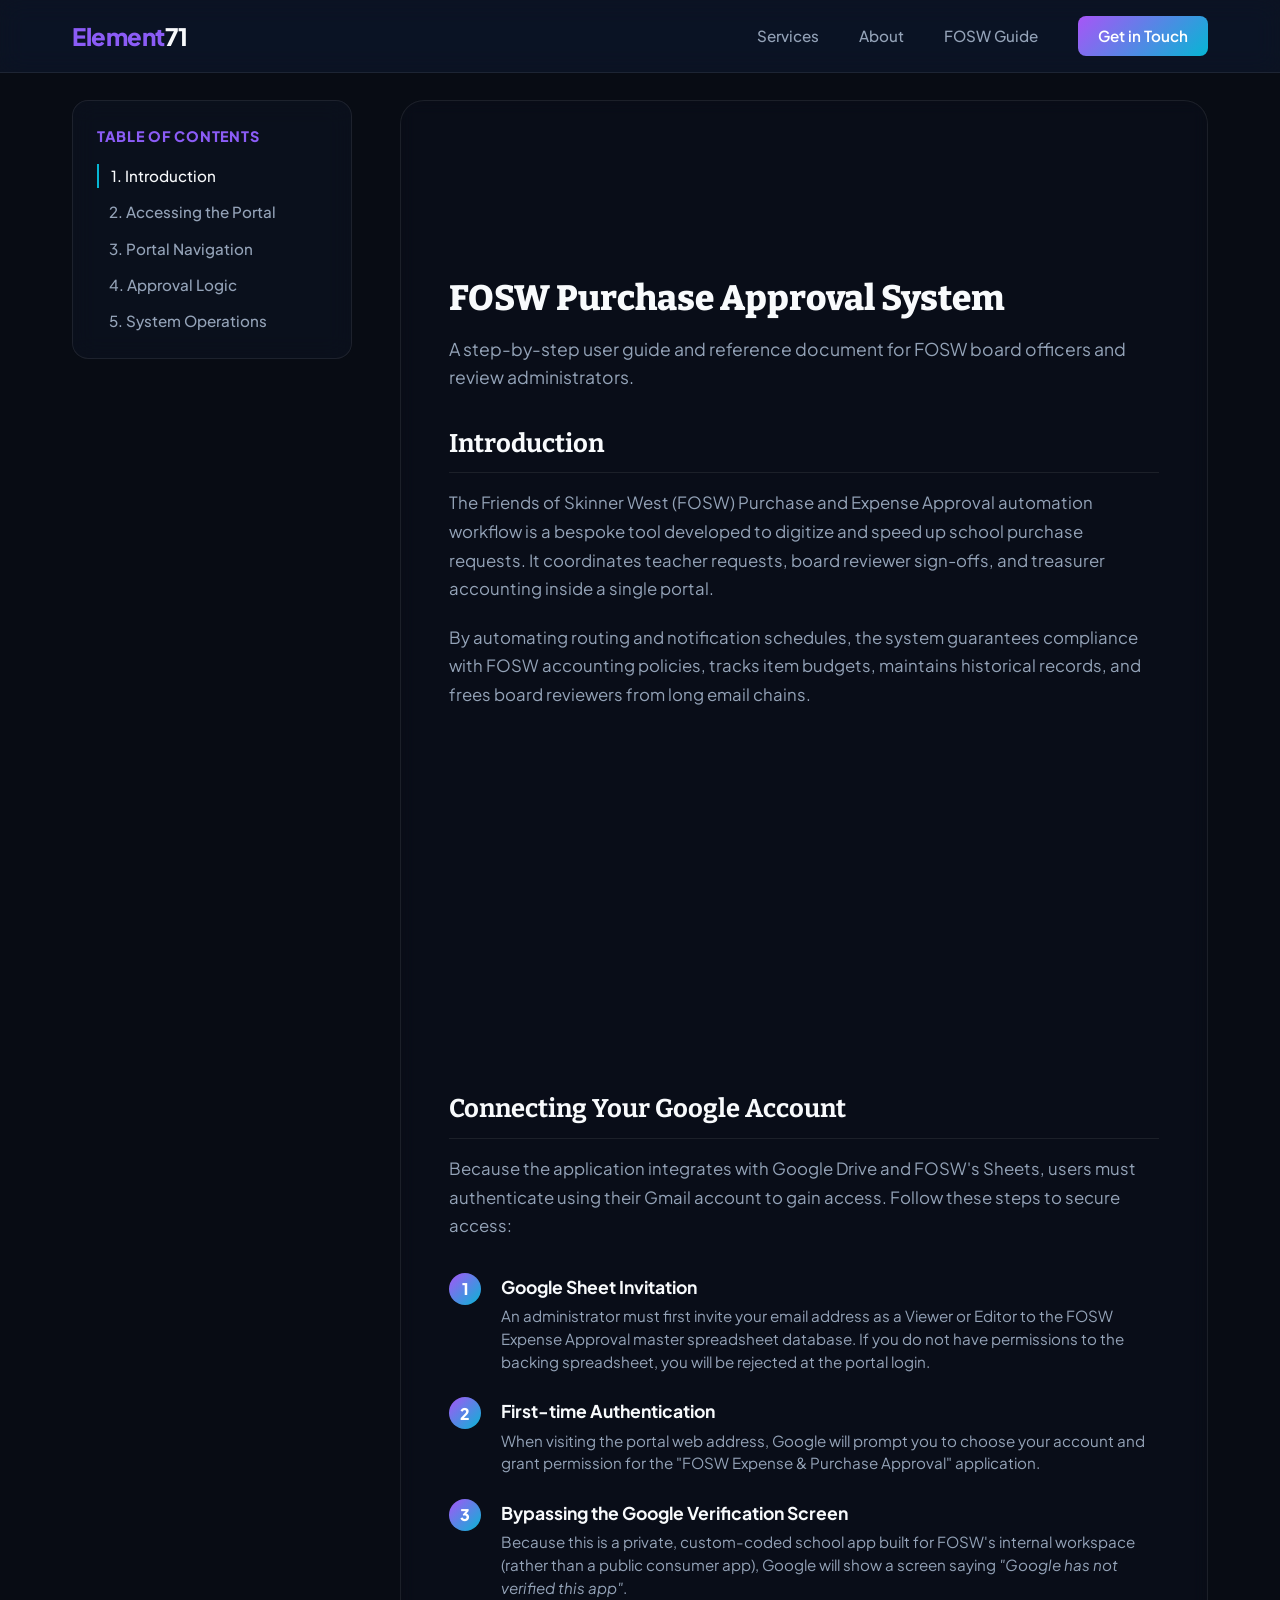
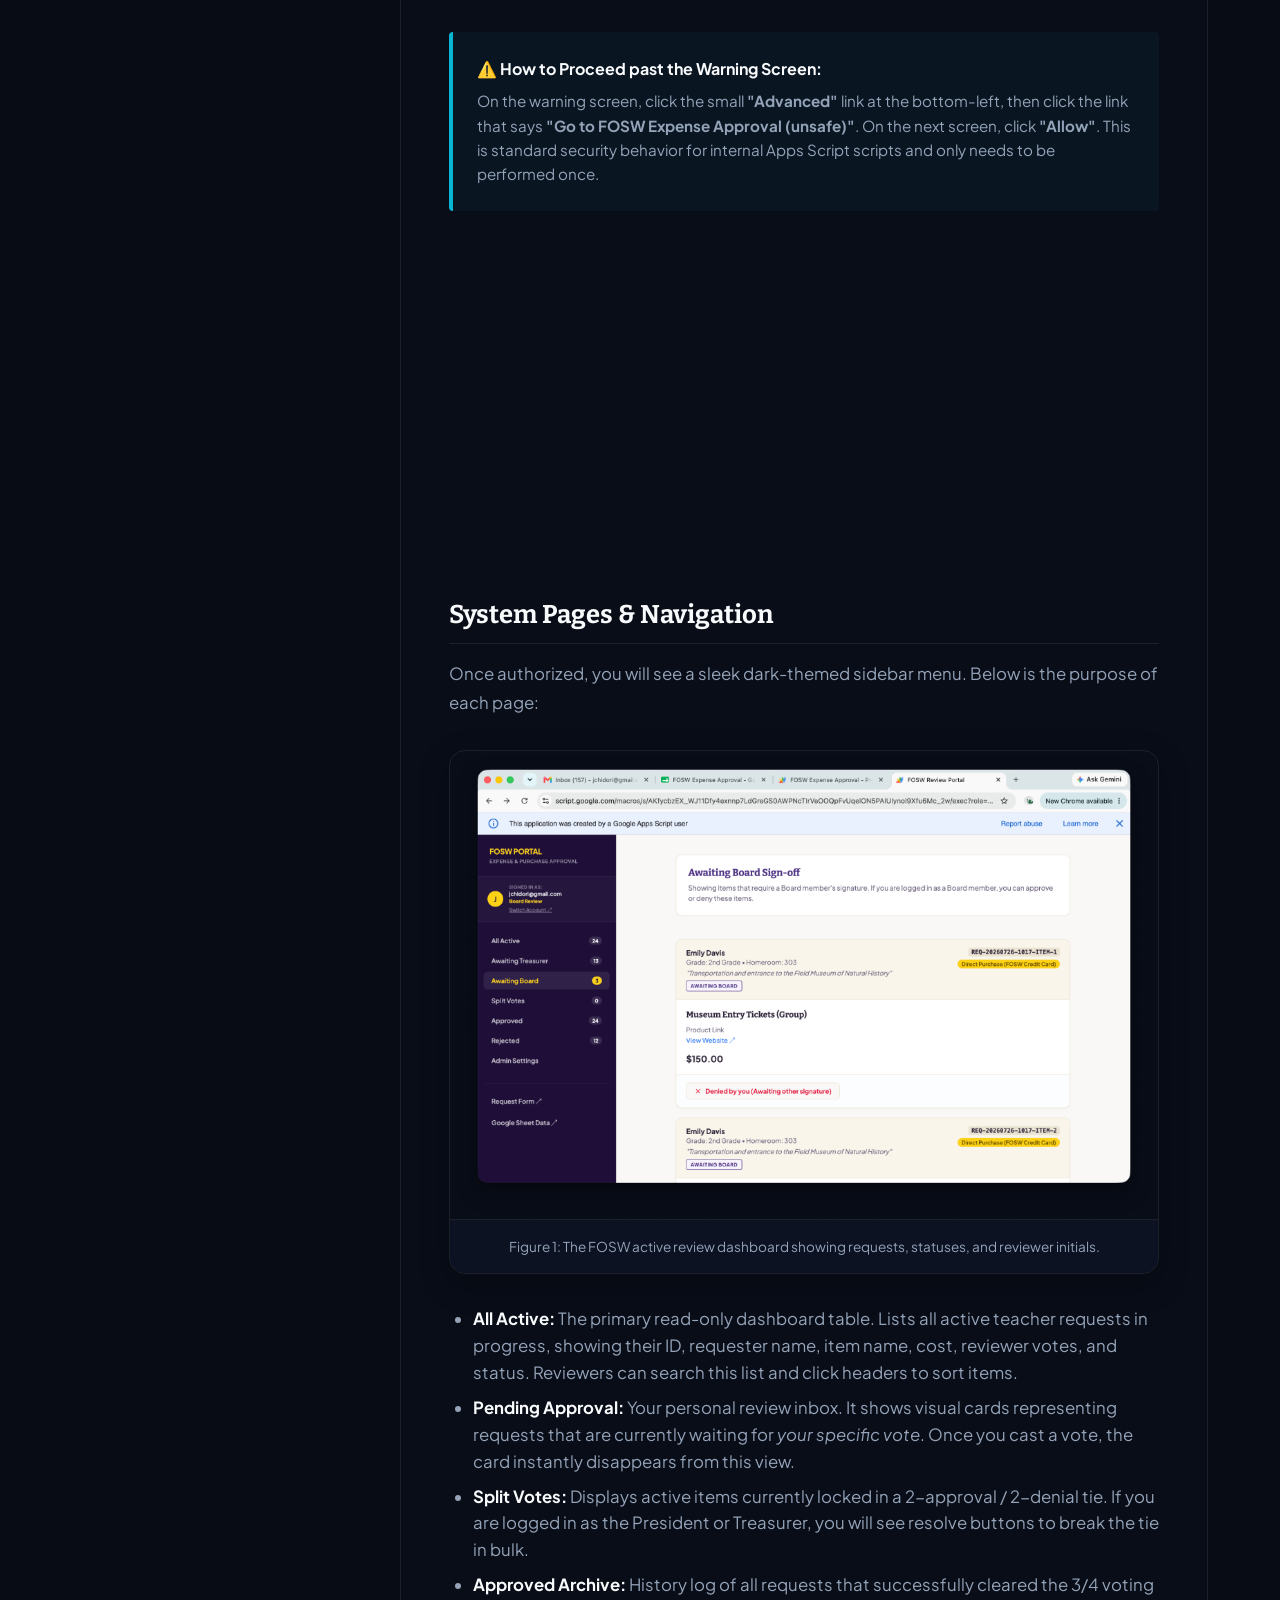
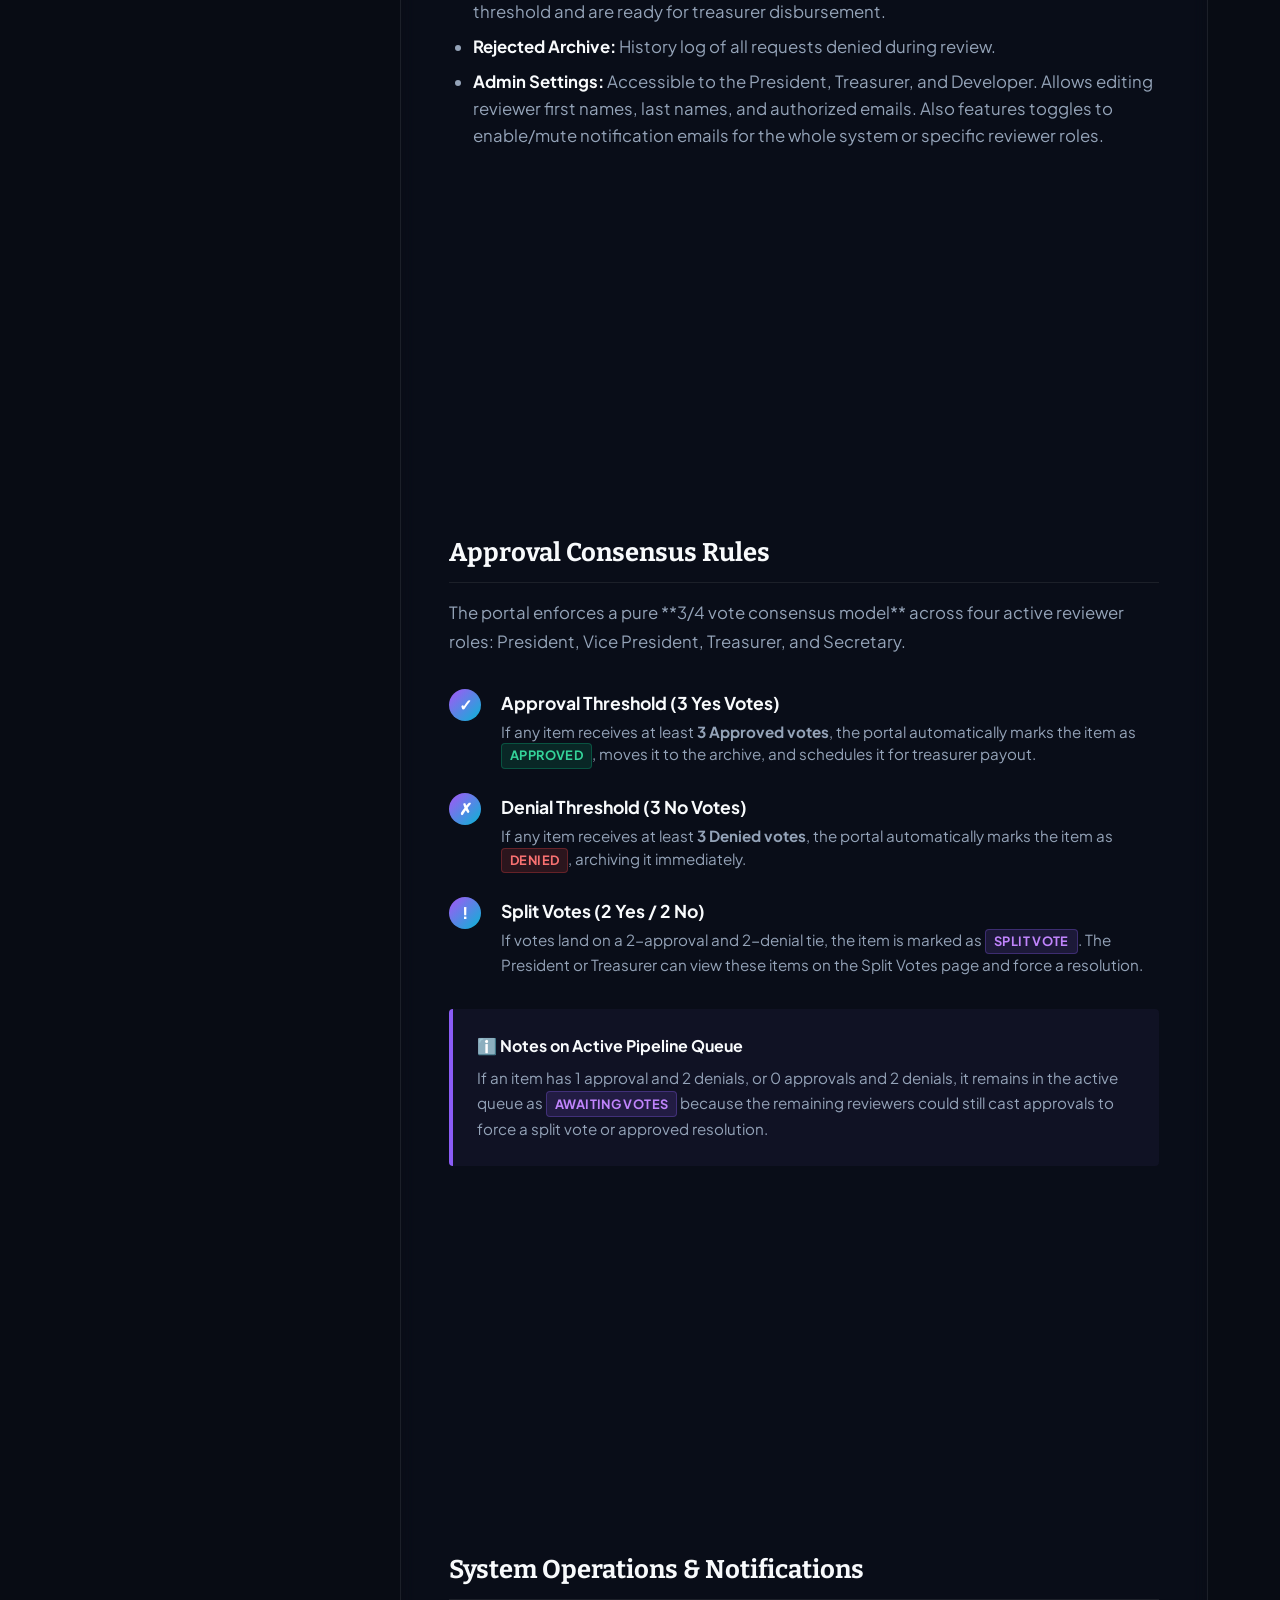
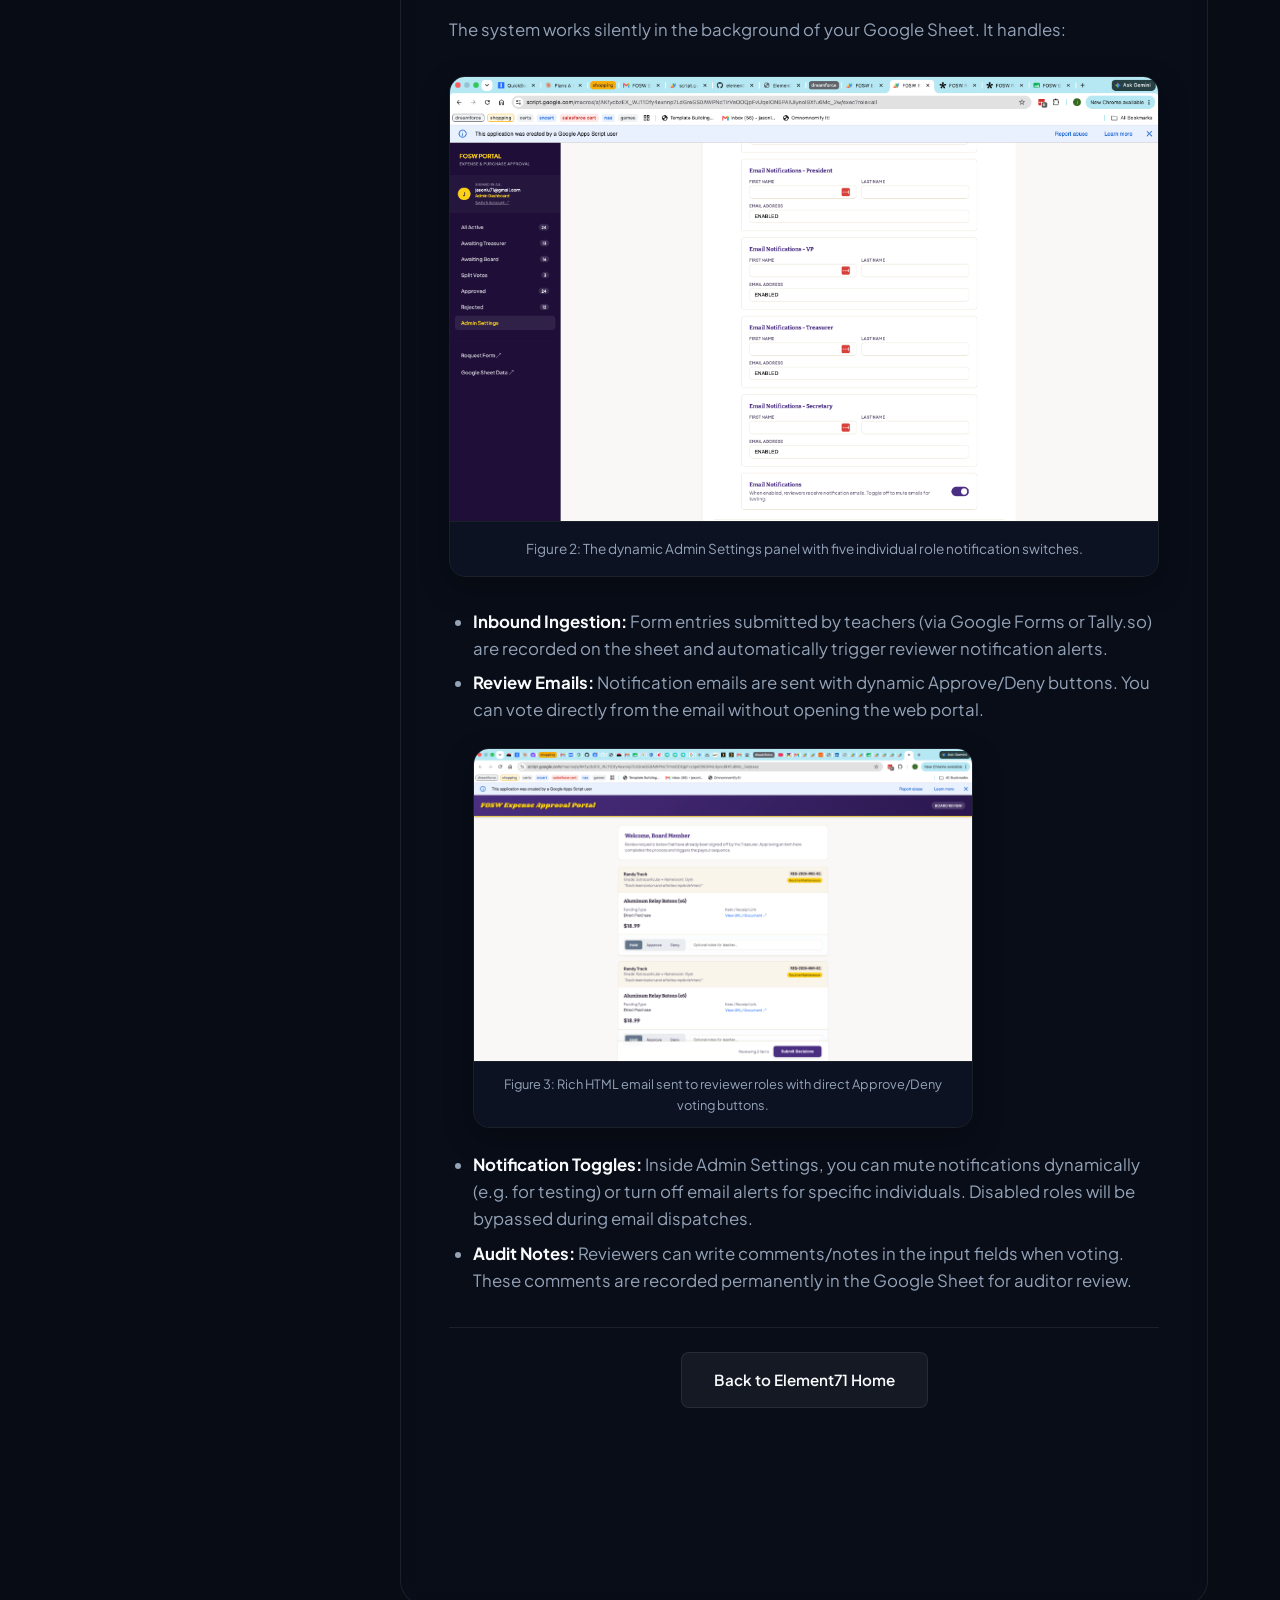
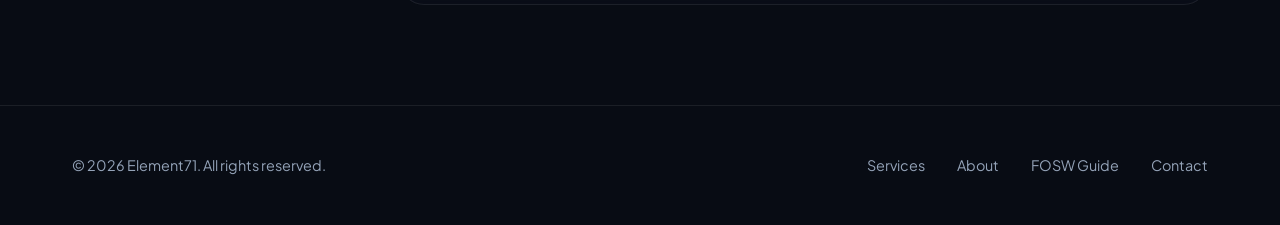
==== fosw-guide.html @ ef459722 "Fix Figure 2 settings screenshot and remove callout box from guide" ====
<!DOCTYPE html>
<html lang="en">
<head>
    <meta charset="UTF-8">
    <meta name="viewport" content="width=device-width, initial-scale=1.0">
    <title>FOSW Approval Portal Guide | Element71</title>
    <meta name="description" content="Comprehensive guide to the FOSW Expense & Purchase Approval portal system designed and developed by Element71.">
    <!-- Google Fonts -->
    <link rel="preconnect" href="https://fonts.googleapis.com">
    <link rel="preconnect" href="https://fonts.gstatic.com" crossorigin>
    <link href="https://fonts.googleapis.com/css2?family=Plus+Jakarta+Sans:wght@300;400;500;600;700;800&family=Bitter:wght@500;700;800&display=swap" rel="stylesheet">
    <!-- Main Stylesheet -->
    <link rel="stylesheet" href="styles.css">
    
    <style>
        /* Guide Specific Page Styles */
        .guide-container {
            display: grid;
            grid-template-columns: 280px 1fr;
            gap: 3rem;
            margin-top: 100px;
            margin-bottom: 100px;
            align-items: start;
        }

        .guide-sidebar {
            position: sticky;
            top: 100px;
            background: rgba(15, 23, 42, 0.4);
            border: 1px solid var(--color-border);
            border-radius: var(--border-radius-md);
            padding: 1.5rem;
            backdrop-filter: blur(12px);
            -webkit-backdrop-filter: blur(12px);
        }

        .sidebar-title {
            font-size: 0.9rem;
            font-weight: 800;
            text-transform: uppercase;
            letter-spacing: 0.05em;
            color: var(--color-primary);
            margin-bottom: 1rem;
        }

        .sidebar-nav {
            display: flex;
            flex-direction: column;
            gap: 0.75rem;
        }

        .sidebar-link {
            color: var(--color-text-muted);
            text-decoration: none;
            font-size: 0.95rem;
            font-weight: 500;
            transition: var(--transition-smooth);
            display: block;
            border-left: 2px solid transparent;
            padding-left: 10px;
        }

        .sidebar-link:hover, .sidebar-link.active {
            color: var(--color-text-primary);
            border-left-color: var(--color-secondary);
            padding-left: 12px;
        }

        .guide-content {
            background: rgba(15, 23, 42, 0.2);
            border: 1px solid var(--color-border);
            border-radius: var(--border-radius-lg);
            padding: 3rem;
            backdrop-filter: blur(8px);
        }

        .guide-section {
            margin-bottom: 4.5rem;
            scroll-margin-top: 120px; /* Offset for sticky header */
        }

        .guide-section:last-child {
            margin-bottom: 0;
        }

        .guide-title {
            font-family: 'Bitter', Georgia, serif;
            font-size: 2.2rem;
            font-weight: 800;
            color: var(--color-text-primary);
            margin-bottom: 1rem;
            line-height: 1.2;
        }

        .guide-subtitle {
            font-size: 1.1rem;
            color: var(--color-text-muted);
            margin-bottom: 2rem;
        }

        .guide-heading-2 {
            font-family: 'Bitter', Georgia, serif;
            font-size: 1.6rem;
            font-weight: 700;
            color: var(--color-text-primary);
            margin-top: 2rem;
            margin-bottom: 1rem;
            border-bottom: 1px solid var(--color-border);
            padding-bottom: 0.5rem;
        }

        .guide-text {
            color: var(--color-text-muted);
            font-size: 1.05rem;
            line-height: 1.7;
            margin-bottom: 1.25rem;
        }

        .guide-list {
            margin-left: 1.5rem;
            margin-bottom: 1.5rem;
            color: var(--color-text-muted);
        }

        .guide-list li {
            margin-bottom: 0.5rem;
            font-size: 1.05rem;
            line-height: 1.6;
        }

        .guide-list strong {
            color: var(--color-text-primary);
        }

        /* Callout Box */
        .callout-box {
            background: rgba(139, 92, 246, 0.05);
            border-left: 4px solid var(--color-primary);
            border-radius: 4px;
            padding: 1.5rem;
            margin: 1.5rem 0;
        }

        .callout-title {
            font-weight: 700;
            color: var(--color-text-primary);
            margin-bottom: 0.5rem;
            font-size: 1rem;
            display: flex;
            align-items: center;
            gap: 8px;
        }

        .callout-text {
            margin: 0;
            color: var(--color-text-muted);
            font-size: 0.95rem;
            line-height: 1.6;
        }

        .callout-warning {
            background: rgba(6, 182, 212, 0.05);
            border-left-color: var(--color-secondary);
        }

        /* Flowchart / Step Indicators */
        .steps-container {
            display: flex;
            flex-direction: column;
            gap: 1.5rem;
            margin: 2rem 0;
        }

        .step-item {
            display: flex;
            gap: 1.25rem;
            align-items: flex-start;
        }

        .step-number {
            background: var(--grad-primary);
            color: white;
            font-weight: 800;
            font-size: 1rem;
            width: 32px;
            height: 32px;
            border-radius: 50%;
            display: flex;
            align-items: center;
            justify-content: center;
            flex-shrink: 0;
        }

        .step-body {
            flex-grow: 1;
        }

        .step-title {
            font-weight: 700;
            font-size: 1.1rem;
            color: var(--color-text-primary);
            margin-bottom: 0.25rem;
        }

        .step-desc {
            color: var(--color-text-muted);
            font-size: 0.95rem;
            line-height: 1.5;
            margin: 0;
        }

        /* Badge Pills */
        .status-badge {
            display: inline-block;
            padding: 2px 8px;
            font-size: 0.8rem;
            font-weight: 700;
            border-radius: 4px;
            text-transform: uppercase;
            letter-spacing: 0.03em;
        }

        .badge-active { background: rgba(139, 92, 246, 0.15); color: #c084fc; border: 1px solid rgba(139, 92, 246, 0.3); }
        .badge-success { background: rgba(16, 185, 129, 0.15); color: #34d399; border: 1px solid rgba(16, 185, 129, 0.3); }
        .badge-danger { background: rgba(239, 68, 68, 0.15); color: #f87171; border: 1px solid rgba(239, 68, 68, 0.3); }

        /* Responsive styling override */
        @media (max-width: 992px) {
            .guide-container {
                grid-template-columns: 1fr;
            }
            .guide-sidebar {
                position: static;
                margin-bottom: 2rem;
            }
        }
    </style>
</head>
<body>

    <!-- Header / Navigation -->
    <header class="glass-header">
        <div class="container header-container">
            <a href="index.html" class="logo" id="nav-logo">
                <span class="logo-accent">Element</span>71
            </a>
            <nav class="nav-menu" id="nav-menu">
                <a href="index.html#services" class="nav-link" id="link-services">Services</a>
                <a href="index.html#about" class="nav-link" id="link-about">About</a>
                <a href="#" class="nav-link nav-active" id="link-guide">FOSW Guide</a>
                <a href="index.html#contact" class="nav-link nav-cta" id="link-contact">Get in Touch</a>
            </nav>
        </div>
    </header>

    <main class="container">
        <div class="guide-container">
            <!-- Sidebar Table of Contents -->
            <aside class="guide-sidebar">
                <div class="sidebar-title">Table of Contents</div>
                <nav class="sidebar-nav">
                    <a href="#intro" class="sidebar-link active" onclick="activateLink(this)">1. Introduction</a>
                    <a href="#connecting" class="sidebar-link" onclick="activateLink(this)">2. Accessing the Portal</a>
                    <a href="#pages" class="sidebar-link" onclick="activateLink(this)">3. Portal Navigation</a>
                    <a href="#logic" class="sidebar-link" onclick="activateLink(this)">4. Approval Logic</a>
                    <a href="#architecture" class="sidebar-link" onclick="activateLink(this)">5. System Operations</a>
                </nav>
            </aside>

            <!-- Main Reading Area -->
            <article class="guide-content">
                
                <!-- Section 1: Intro -->
                <section id="intro" class="guide-section">
                    <h1 class="guide-title">FOSW Purchase Approval System</h1>
                    <p class="guide-subtitle">A step-by-step user guide and reference document for FOSW board officers and review administrators.</p>
                    
                    <h2 class="guide-heading-2">Introduction</h2>
                    <p class="guide-text">
                        The Friends of Skinner West (FOSW) Purchase and Expense Approval automation workflow is a bespoke tool developed to digitize and speed up school purchase requests. It coordinates teacher requests, board reviewer sign-offs, and treasurer accounting inside a single portal.
                    </p>
                    <p class="guide-text">
                        By automating routing and notification schedules, the system guarantees compliance with FOSW accounting policies, tracks item budgets, maintains historical records, and frees board reviewers from long email chains.
                    </p>
                    

                </section>

                <!-- Section 2: Connecting -->
                <section id="connecting" class="guide-section">
                    <h2 class="guide-heading-2">Connecting Your Google Account</h2>
                    <p class="guide-text">
                        Because the application integrates with Google Drive and FOSW's Sheets, users must authenticate using their Gmail account to gain access. Follow these steps to secure access:
                    </p>

                    <div class="steps-container">
                        <div class="step-item">
                            <div class="step-number">1</div>
                            <div class="step-body">
                                <p class="step-title">Google Sheet Invitation</p>
                                <p class="step-desc">An administrator must first invite your email address as a Viewer or Editor to the FOSW Expense Approval master spreadsheet database. If you do not have permissions to the backing spreadsheet, you will be rejected at the portal login.</p>
                            </div>
                        </div>
                        <div class="step-item">
                            <div class="step-number">2</div>
                            <div class="step-body">
                                <p class="step-title">First-time Authentication</p>
                                <p class="step-desc">When visiting the portal web address, Google will prompt you to choose your account and grant permission for the "FOSW Expense & Purchase Approval" application.</p>
                            </div>
                        </div>
                        <div class="step-item">
                            <div class="step-number">3</div>
                            <div class="step-body">
                                <p class="step-title">Bypassing the Google Verification Screen</p>
                                <p class="step-desc">Because this is a private, custom-coded school app built for FOSW's internal workspace (rather than a public consumer app), Google will show a screen saying <em>"Google has not verified this app"</em>.</p>
                            </div>
                        </div>
                    </div>

                    <div class="callout-box callout-warning">
                        <div class="callout-title">⚠️ How to Proceed past the Warning Screen:</div>
                        <p class="callout-text">
                            On the warning screen, click the small <strong>"Advanced"</strong> link at the bottom-left, then click the link that says <strong>"Go to FOSW Expense Approval (unsafe)"</strong>. On the next screen, click <strong>"Allow"</strong>. This is standard security behavior for internal Apps Script scripts and only needs to be performed once.
                        </p>
                    </div>
                </section>

                <!-- Section 3: Pages -->
                <section id="pages" class="guide-section">
                    <h2 class="guide-heading-2">System Pages & Navigation</h2>
                    <p class="guide-text">
                        Once authorized, you will see a sleek dark-themed sidebar menu. Below is the purpose of each page:
                    </p>

                    <div style="margin: 2rem 0; border: 1px solid var(--color-border); border-radius: var(--border-radius-md); overflow: hidden; box-shadow: 0 10px 30px rgba(0, 0, 0, 0.3);">
                        <img src="assets/dashboard.png" alt="FOSW Active Review Dashboard" style="width: 100%; display: block; border-bottom: 1px solid var(--color-border);">
                        <div style="padding: 1rem; background: rgba(15, 23, 42, 0.6); font-size: 0.85rem; color: var(--color-text-muted); text-align: center;">
                            Figure 1: The FOSW active review dashboard showing requests, statuses, and reviewer initials.
                        </div>
                    </div>

                    <ul class="guide-list">
                        <li><strong>All Active:</strong> The primary read-only dashboard table. Lists all active teacher requests in progress, showing their ID, requester name, item name, cost, reviewer votes, and status. Reviewers can search this list and click headers to sort items.</li>
                        <li><strong>Pending Approval:</strong> Your personal review inbox. It shows visual cards representing requests that are currently waiting for <em>your specific vote</em>. Once you cast a vote, the card instantly disappears from this view.</li>
                        <li><strong>Split Votes:</strong> Displays active items currently locked in a 2-approval / 2-denial tie. If you are logged in as the President or Treasurer, you will see resolve buttons to break the tie in bulk.</li>
                        <li><strong>Approved Archive:</strong> History log of all requests that successfully cleared the 3/4 voting threshold and are ready for treasurer disbursement.</li>
                        <li><strong>Rejected Archive:</strong> History log of all requests denied during review.</li>
                        <li><strong>Admin Settings:</strong> Accessible to the President, Treasurer, and Developer. Allows editing reviewer first names, last names, and authorized emails. Also features toggles to enable/mute notification emails for the whole system or specific reviewer roles.</li>
                    </ul>
                </section>

                <!-- Section 4: Logic -->
                <section id="logic" class="guide-section">
                    <h2 class="guide-heading-2">Approval Consensus Rules</h2>
                    <p class="guide-text">
                        The portal enforces a pure **3/4 vote consensus model** across four active reviewer roles: President, Vice President, Treasurer, and Secretary.
                    </p>

                    <div class="steps-container">
                        <div class="step-item">
                            <div class="step-number">✓</div>
                            <div class="step-body">
                                <p class="step-title">Approval Threshold (3 Yes Votes)</p>
                                <p class="step-desc">If any item receives at least <strong>3 Approved votes</strong>, the portal automatically marks the item as <span class="status-badge badge-success">Approved</span>, moves it to the archive, and schedules it for treasurer payout.</p>
                            </div>
                        </div>
                        <div class="step-item">
                            <div class="step-number">✗</div>
                            <div class="step-body">
                                <p class="step-title">Denial Threshold (3 No Votes)</p>
                                <p class="step-desc">If any item receives at least <strong>3 Denied votes</strong>, the portal automatically marks the item as <span class="status-badge badge-danger">Denied</span>, archiving it immediately.</p>
                            </div>
                        </div>
                        <div class="step-item">
                            <div class="step-number">!</div>
                            <div class="step-body">
                                <p class="step-title">Split Votes (2 Yes / 2 No)</p>
                                <p class="step-desc">If votes land on a 2-approval and 2-denial tie, the item is marked as <span class="status-badge badge-active">Split Vote</span>. The President or Treasurer can view these items on the Split Votes page and force a resolution.</p>
                            </div>
                        </div>
                    </div>

                    <div class="callout-box">
                        <div class="callout-title">ℹ️ Notes on Active Pipeline Queue</div>
                        <p class="callout-text">
                            If an item has 1 approval and 2 denials, or 0 approvals and 2 denials, it remains in the active queue as <span class="status-badge badge-active">Awaiting Votes</span> because the remaining reviewers could still cast approvals to force a split vote or approved resolution.
                        </p>
                    </div>
                </section>

                <!-- Section 5: Operations -->
                <section id="architecture" class="guide-section">
                    <h2 class="guide-heading-2">System Operations & Notifications</h2>
                    <p class="guide-text">
                        The system works silently in the background of your Google Sheet. It handles:
                    </p>

                    <div style="margin: 2rem 0; border: 1px solid var(--color-border); border-radius: var(--border-radius-md); overflow: hidden; box-shadow: 0 10px 30px rgba(0, 0, 0, 0.3);">
                        <img src="assets/settings.png" alt="Admin Settings Panel" style="width: 100%; display: block; border-bottom: 1px solid var(--color-border);">
                        <div style="padding: 1rem; background: rgba(15, 23, 42, 0.6); font-size: 0.85rem; color: var(--color-text-muted); text-align: center;">
                            Figure 2: The dynamic Admin Settings panel with five individual role notification switches.
                        </div>
                    </div>

                    <ul class="guide-list">
                        <li><strong>Inbound Ingestion:</strong> Form entries submitted by teachers (via Google Forms or Tally.so) are recorded on the sheet and automatically trigger reviewer notification alerts.</li>
                        <li><strong>Review Emails:</strong> Notification emails are sent with dynamic Approve/Deny buttons. You can vote directly from the email without opening the web portal.
                            <div style="margin: 1.5rem 0; border: 1px solid var(--color-border); border-radius: var(--border-radius-md); overflow: hidden; box-shadow: 0 10px 30px rgba(0, 0, 0, 0.3); max-width: 500px;">
                                <img src="assets/email.png" alt="FOSW Reviewer Notification Email" style="width: 100%; display: block; border-bottom: 1px solid var(--color-border);">
                                <div style="padding: 0.75rem; background: rgba(15, 23, 42, 0.6); font-size: 0.8rem; color: var(--color-text-muted); text-align: center;">
                                    Figure 3: Rich HTML email sent to reviewer roles with direct Approve/Deny voting buttons.
                                </div>
                            </div>
                        </li>
                        <li><strong>Notification Toggles:</strong> Inside Admin Settings, you can mute notifications dynamically (e.g. for testing) or turn off email alerts for specific individuals. Disabled roles will be bypassed during email dispatches.</li>
                        <li><strong>Audit Notes:</strong> Reviewers can write comments/notes in the input fields when voting. These comments are recorded permanently in the Google Sheet for auditor review.</li>
                    </ul>
                    
                    <p class="guide-text" style="margin-top: 2rem; border-top: 1px solid var(--color-border); padding-top: 1.5rem; text-align: center;">
                        <a href="index.html" class="btn btn-secondary">Back to Element71 Home</a>
                    </p>
                </section>

            </article>
        </div>
    </main>

    <!-- Footer -->
    <footer>
        <div class="container footer-container">
            <p>&copy; 2026 Element71. All rights reserved.</p>
            <div class="footer-links">
                <a href="index.html#services">Services</a>
                <a href="index.html#about">About</a>
                <a href="#">FOSW Guide</a>
                <a href="index.html#contact">Contact</a>
            </div>
        </div>
    </footer>

    <!-- Sidebar Active Nav Highlight Logic -->
    <script>
        function activateLink(element) {
            var links = document.querySelectorAll('.sidebar-link');
            links.forEach(function(l) {
                l.classList.remove('active');
            });
            element.classList.add('active');
        }

        // Auto-highlight sidebar links on scroll
        window.addEventListener('scroll', function() {
            var sections = document.querySelectorAll('.guide-section');
            var scrollPos = window.scrollY || document.documentElement.scrollTop || document.body.scrollTop;
            
            sections.forEach(function(s) {
                if (s.offsetTop - 150 <= scrollPos && (s.offsetTop + s.offsetHeight - 150) > scrollPos) {
                    var id = s.getAttribute('id');
                    var activeLink = document.querySelector('.sidebar-link[href="#' + id + '"]');
                    if (activeLink) {
                        var links = document.querySelectorAll('.sidebar-link');
                        links.forEach(function(l) {
                            l.classList.remove('active');
                        });
                        activeLink.classList.add('active');
                    }
                }
            });
        });
    </script>
</body>
</html>
---- styles.css ----
/* ==========================================================================
   Design Tokens & CSS Variables
   ========================================================================== */
:root {
    /* Color Palette */
    --color-bg-base: #080c14;
    --color-bg-surface: #0f172a;
    --color-primary: #8b5cf6; /* Violet */
    --color-secondary: #06b6d4; /* Teal */
    --color-text-primary: #f8fafc;
    --color-text-muted: #94a3b8;
    --color-border: rgba(255, 255, 255, 0.08);
    --color-glass-bg: rgba(15, 23, 42, 0.65);
    
    /* Gradients */
    --grad-primary: linear-gradient(135deg, #a855f7 0%, #06b6d4 100%);
    --grad-primary-hover: linear-gradient(135deg, #c084fc 0%, #22d3ee 100%);
    --grad-card-border: linear-gradient(135deg, rgba(168, 85, 247, 0.3) 0%, rgba(6, 182, 212, 0.1) 100%);

    /* Typography */
    --font-sans: 'Plus Jakarta Sans', -apple-system, BlinkMacSystemFont, "Segoe UI", Roboto, Helvetica, Arial, sans-serif;
    
    /* Layout & Spacing */
    --container-width: 1200px;
    --border-radius-sm: 8px;
    --border-radius-md: 16px;
    --border-radius-lg: 24px;
    --transition-smooth: all 0.3s cubic-bezier(0.4, 0, 0.2, 1);
}

/* ==========================================================================
   Reset & Base Styles
   ========================================================================== */
* {
    box-sizing: border-box;
    margin: 0;
    padding: 0;
}

html {
    scroll-behavior: smooth;
    font-size: 16px;
}

body {
    background-color: var(--color-bg-base);
    color: var(--color-text-primary);
    font-family: var(--font-sans);
    line-height: 1.6;
    overflow-x: hidden;
}

/* Custom Scrollbar */
::-webkit-scrollbar {
    width: 8px;
}
::-webkit-scrollbar-track {
    background: var(--color-bg-base);
}
::-webkit-scrollbar-thumb {
    background: #1e293b;
    border-radius: 4px;
}
::-webkit-scrollbar-thumb:hover {
    background: var(--color-primary);
}

/* ==========================================================================
   Utility Layout Containers
   ========================================================================== */
.container {
    width: 100%;
    max-width: var(--container-width);
    margin: 0 auto;
    padding: 0 2rem;
}

section {
    padding: 8rem 0;
    position: relative;
}

.text-center { text-align: center; }
.text-gradient {
    background: var(--grad-primary);
    -webkit-background-clip: text;
    -webkit-text-fill-color: transparent;
    background-clip: text;
}

/* ==========================================================================
   Buttons
   ========================================================================== */
.btn {
    display: inline-flex;
    align-items: center;
    justify-content: center;
    padding: 0.875rem 2rem;
    font-size: 0.95rem;
    font-weight: 600;
    border-radius: var(--border-radius-sm);
    text-decoration: none;
    cursor: pointer;
    transition: var(--transition-smooth);
    border: none;
}

.btn-primary {
    background: var(--grad-primary);
    color: #fff;
    box-shadow: 0 4px 20px rgba(139, 92, 246, 0.25);
}

.btn-primary:hover {
    background: var(--grad-primary-hover);
    box-shadow: 0 6px 24px rgba(139, 92, 246, 0.4);
    transform: translateY(-2px);
}

.btn-secondary {
    background: rgba(255, 255, 255, 0.05);
    color: var(--color-text-primary);
    border: 1px solid var(--color-border);
}

.btn-secondary:hover {
    background: rgba(255, 255, 255, 0.1);
    border-color: rgba(255, 255, 255, 0.2);
    transform: translateY(-2px);
}

.btn-block {
    display: width;
    width: 100%;
}

/* ==========================================================================
   Header & Navigation
   ========================================================================== */
.glass-header {
    position: fixed;
    top: 0;
    left: 0;
    right: 0;
    z-index: 1000;
    backdrop-filter: blur(12px) saturate(180%);
    -webkit-backdrop-filter: blur(12px) saturate(180%);
    background-color: var(--color-glass-bg);
    border-bottom: 1px solid var(--color-border);
}

.header-container {
    height: 4.5rem;
    display: flex;
    align-items: center;
    justify-content: space-between;
}

.logo {
    font-size: 1.5rem;
    font-weight: 800;
    color: var(--color-text-primary);
    text-decoration: none;
    letter-spacing: -0.5px;
}

.logo-accent {
    color: var(--color-primary);
}

.nav-menu {
    display: flex;
    align-items: center;
    gap: 2.5rem;
}

.nav-link {
    color: var(--color-text-muted);
    text-decoration: none;
    font-weight: 500;
    font-size: 0.95rem;
    transition: var(--transition-smooth);
}

.nav-link:hover {
    color: var(--color-text-primary);
}

.nav-cta {
    padding: 0.5rem 1.25rem;
    border-radius: var(--border-radius-sm);
    background: var(--grad-primary);
    color: #fff;
    font-weight: 600;
}

.nav-cta:hover {
    box-shadow: 0 4px 15px rgba(139, 92, 246, 0.3);
    transform: translateY(-1px);
}

/* ==========================================================================
   Hero Section
   ========================================================================== */
.hero-section {
    padding-top: 12rem;
    padding-bottom: 10rem;
    display: flex;
    align-items: center;
    overflow: hidden;
}

.hero-glow {
    position: absolute;
    top: -20%;
    left: 50%;
    transform: translateX(-50%);
    width: 600px;
    height: 600px;
    background: radial-gradient(circle, rgba(139, 92, 246, 0.15) 0%, rgba(6, 182, 212, 0.05) 50%, transparent 100%);
    filter: blur(80px);
    pointer-events: none;
    z-index: 1;
}

.hero-container {
    position: relative;
    z-index: 2;
}

.hero-content {
    max-width: 800px;
    margin: 0 auto;
    text-align: center;
}

.hero-title {
    font-size: 4rem;
    font-weight: 800;
    line-height: 1.15;
    letter-spacing: -2px;
    margin-bottom: 1.5rem;
}

.hero-subtitle {
    font-size: 1.25rem;
    color: var(--color-text-muted);
    margin-bottom: 3rem;
    max-width: 650px;
    margin-left: auto;
    margin-right: auto;
}

.hero-actions {
    display: flex;
    justify-content: center;
    gap: 1rem;
}

/* ==========================================================================
   Section Headers
   ========================================================================== */
.section-header {
    text-align: center;
    max-width: 600px;
    margin: 0 auto 5rem auto;
}

.section-title {
    font-size: 2.5rem;
    font-weight: 800;
    letter-spacing: -1px;
    margin-bottom: 1rem;
}

.section-subtitle {
    color: var(--color-text-muted);
    font-size: 1.1rem;
}

/* ==========================================================================
   Services Grid
   ========================================================================== */
.services-grid {
    display: grid;
    grid-template-columns: repeat(auto-fit, minmax(300px, 1fr));
    gap: 2rem;
}

.service-card {
    background: rgba(255, 255, 255, 0.01);
    border: 1px solid var(--color-border);
    border-radius: var(--border-radius-md);
    padding: 2.5rem;
    transition: var(--transition-smooth);
    position: relative;
    overflow: hidden;
}

.service-card::before {
    content: '';
    position: absolute;
    top: 0;
    left: 0;
    right: 0;
    height: 4px;
    background: var(--grad-primary);
    opacity: 0;
    transition: var(--transition-smooth);
}

.service-card:hover {
    transform: translateY(-5px);
    background: rgba(255, 255, 255, 0.02);
    border-color: rgba(139, 92, 246, 0.3);
    box-shadow: 0 10px 30px rgba(0, 0, 0, 0.2);
}

.service-card:hover::before {
    opacity: 1;
}

.service-icon {
    font-size: 2.5rem;
    margin-bottom: 1.5rem;
    display: inline-block;
}

.service-card-title {
    font-size: 1.35rem;
    font-weight: 700;
    margin-bottom: 1rem;
}

.service-card-text {
    color: var(--color-text-muted);
    font-size: 0.95rem;
}

/* ==========================================================================
   About Section
   ========================================================================== */
.about-section {
    background-color: rgba(255, 255, 255, 0.01);
    border-top: 1px solid var(--color-border);
    border-bottom: 1px solid var(--color-border);
}

.about-container {
    max-width: 800px;
    text-align: center;
}

.about-text {
    font-size: 1.2rem;
    color: var(--color-text-muted);
    line-height: 1.8;
}

/* ==========================================================================
   Contact Section / Glassmorphic Card
   ========================================================================== */
.glass-card {
    backdrop-filter: blur(16px);
    -webkit-backdrop-filter: blur(16px);
    background-color: var(--color-glass-bg);
    border: 1px solid var(--color-border);
    border-radius: var(--border-radius-lg);
    padding: 4rem;
    max-width: 650px;
    margin: 0 auto;
}

.contact-form {
    margin-top: 2.5rem;
    display: flex;
    flex-direction: column;
    gap: 1.5rem;
}

.form-group {
    display: flex;
    flex-direction: column;
    gap: 0.5rem;
}

.form-group label {
    font-size: 0.9rem;
    font-weight: 600;
    color: var(--color-text-muted);
}

.form-group input,
.form-group textarea {
    background: rgba(255, 255, 255, 0.03);
    border: 1px solid var(--color-border);
    border-radius: var(--border-radius-sm);
    padding: 0.875rem 1rem;
    color: var(--color-text-primary);
    font-family: var(--font-sans);
    font-size: 1rem;
    transition: var(--transition-smooth);
}

.form-group input:focus,
.form-group textarea:focus {
    outline: none;
    border-color: var(--color-primary);
    background: rgba(255, 255, 255, 0.06);
    box-shadow: 0 0 0 2px rgba(139, 92, 246, 0.2);
}

/* ==========================================================================
   Footer
   ========================================================================== */
footer {
    border-top: 1px solid var(--color-border);
    padding: 3rem 0;
    font-size: 0.9rem;
    color: var(--color-text-muted);
}

.footer-container {
    display: flex;
    justify-content: space-between;
    align-items: center;
}

.footer-links {
    display: flex;
    gap: 2rem;
}

.footer-links a {
    color: var(--color-text-muted);
    text-decoration: none;
    transition: var(--transition-smooth);
}

.footer-links a:hover {
    color: var(--color-text-primary);
}

/* ==========================================================================
   Responsive Design Media Queries
   ========================================================================== */
@media (max-width: 768px) {
    section {
        padding: 5rem 0;
    }
    
    .hero-title {
        font-size: 2.75rem;
    }
    
    .hero-subtitle {
        font-size: 1.1rem;
    }
    
    .hero-actions {
        flex-direction: column;
        gap: 0.75rem;
    }
    
    .nav-menu {
        display: none; /* simple hidden mobile menu in placeholder state */
    }
    
    .glass-card {
        padding: 2rem;
    }
    
    .footer-container {
        flex-direction: column;
        gap: 1.5rem;
        text-align: center;
    }
}
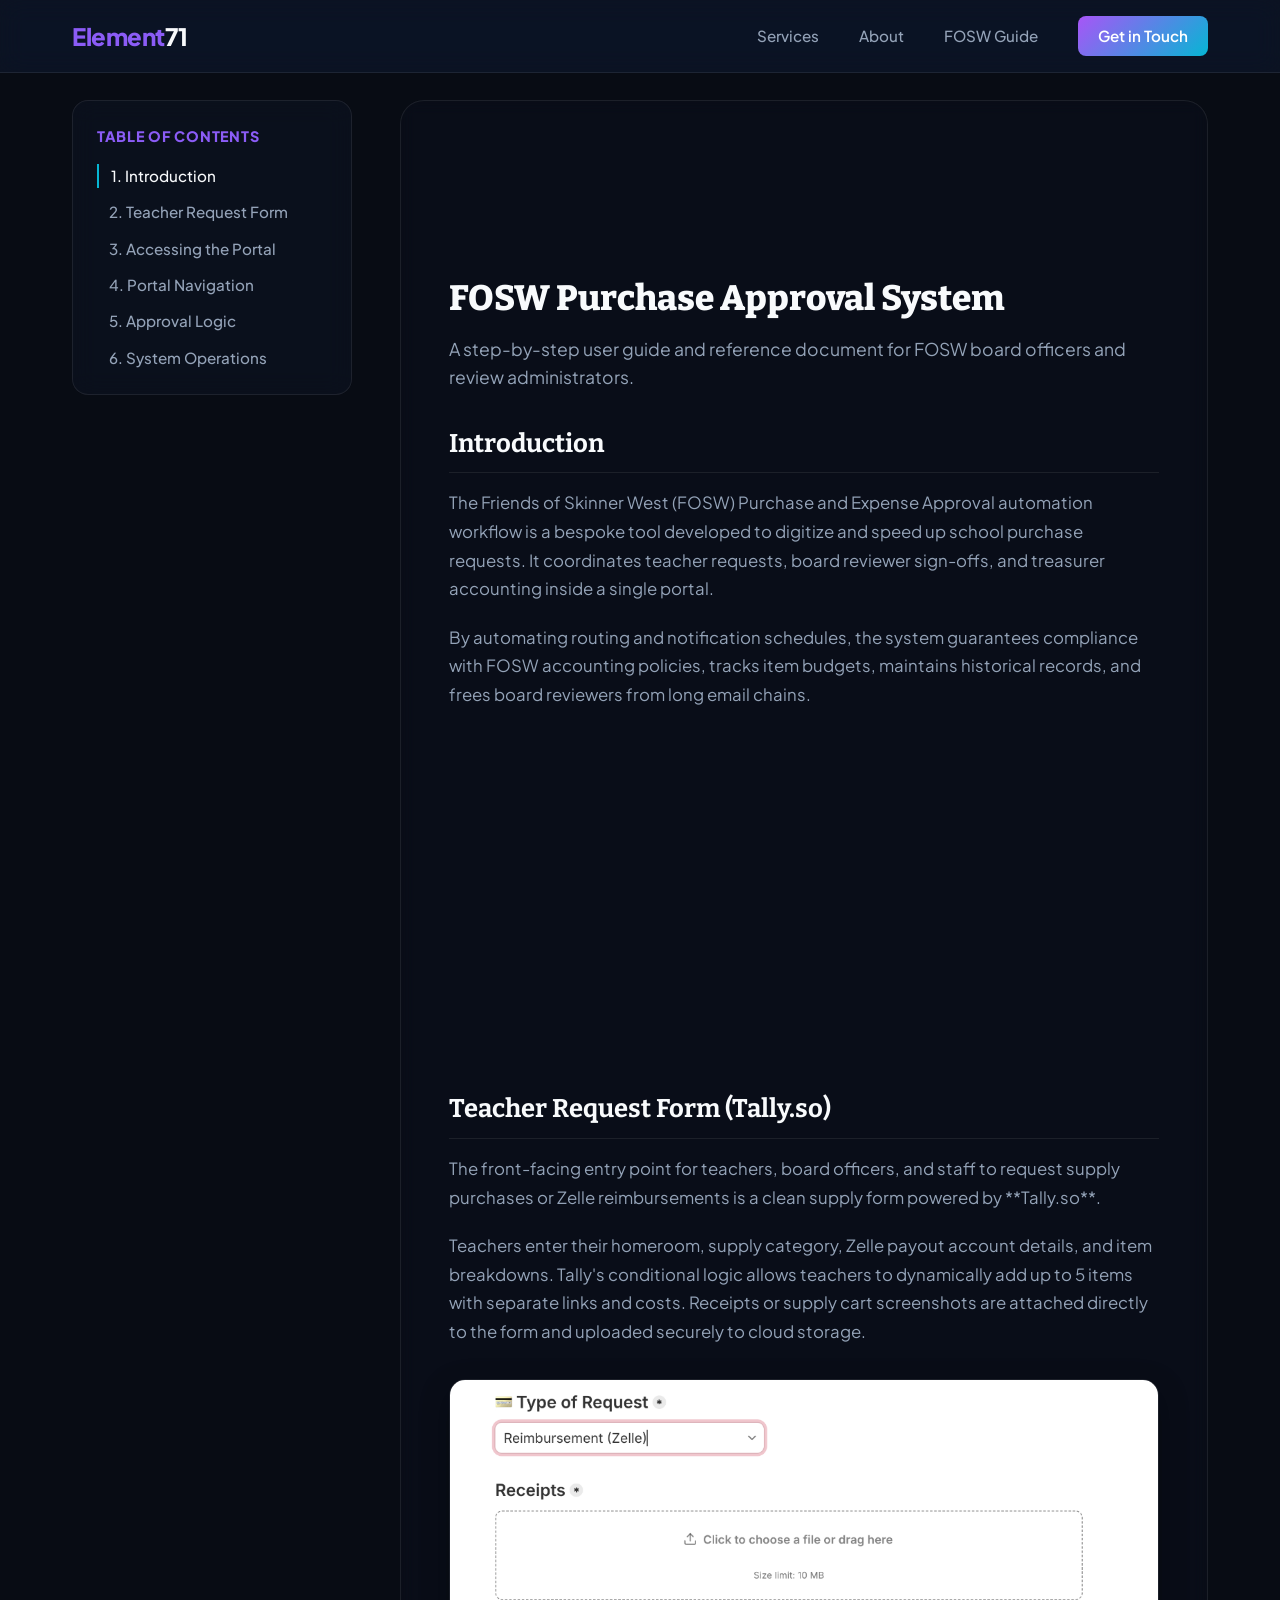
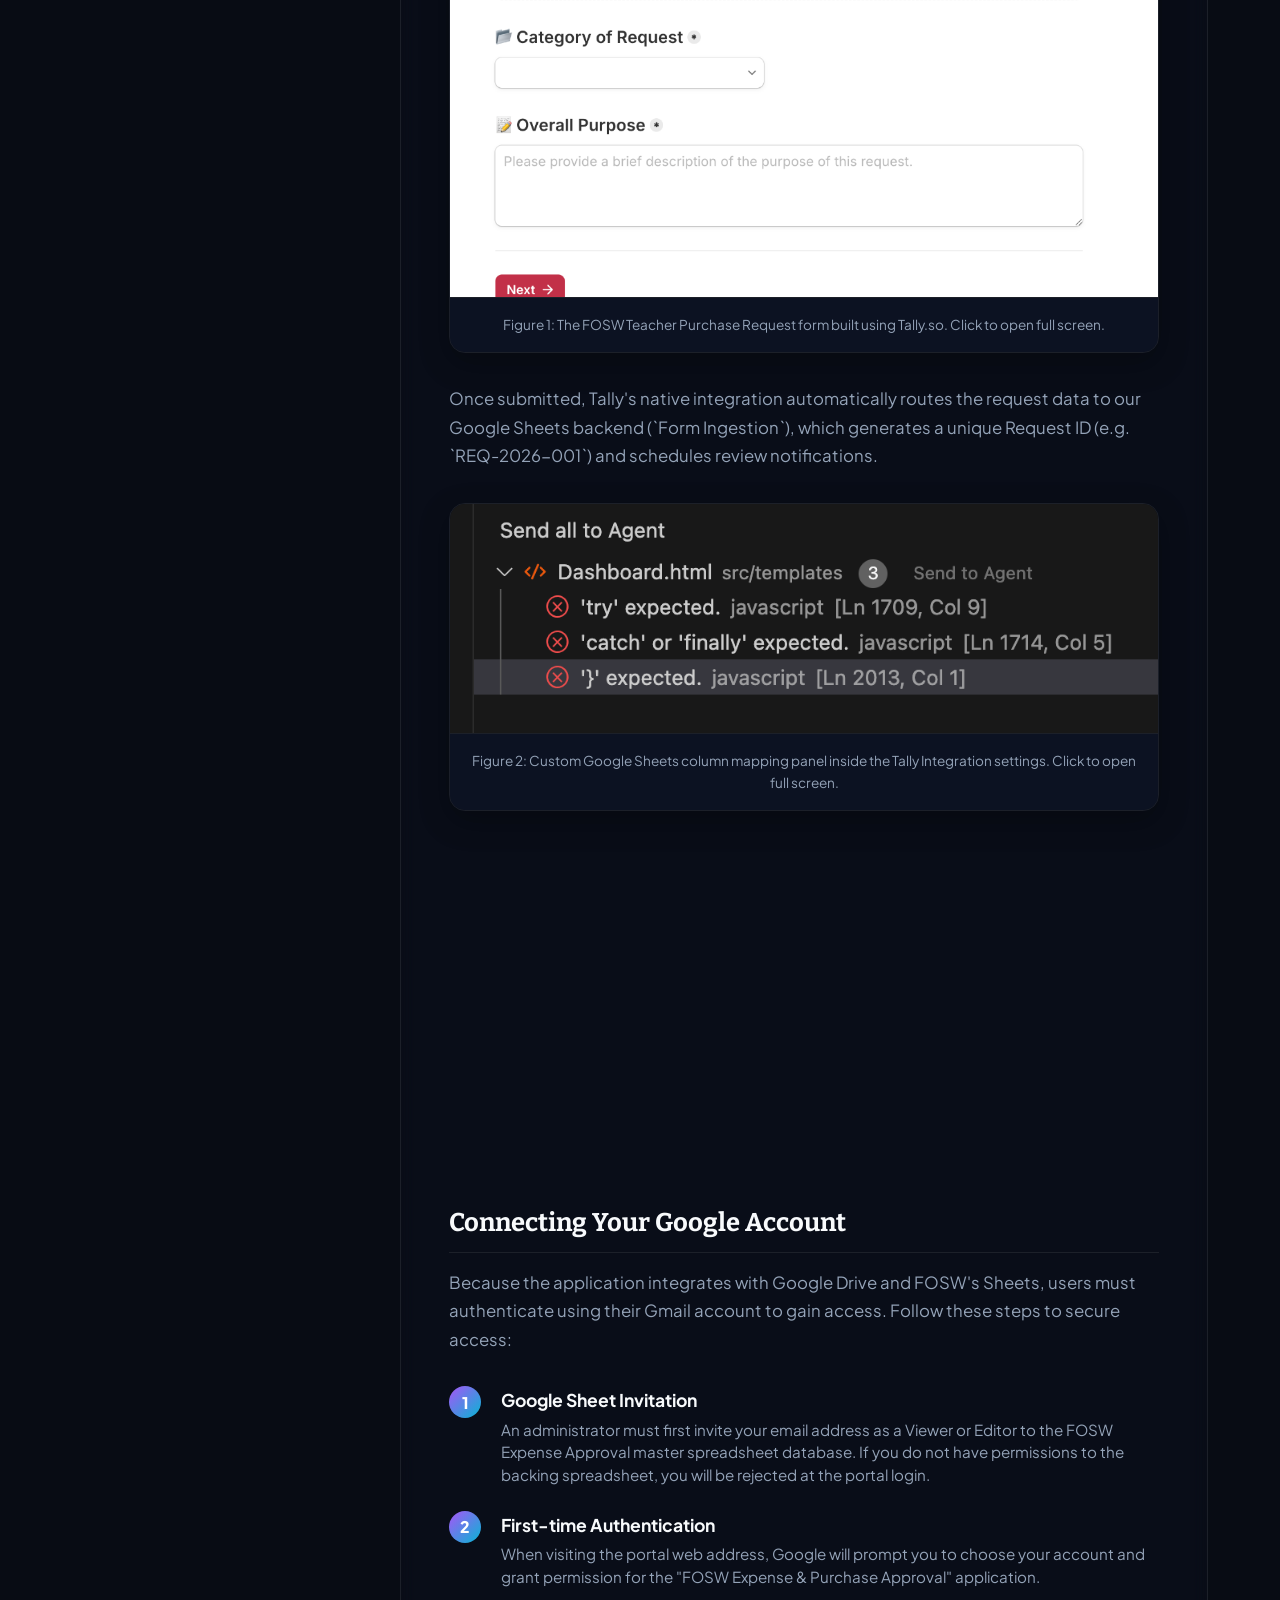
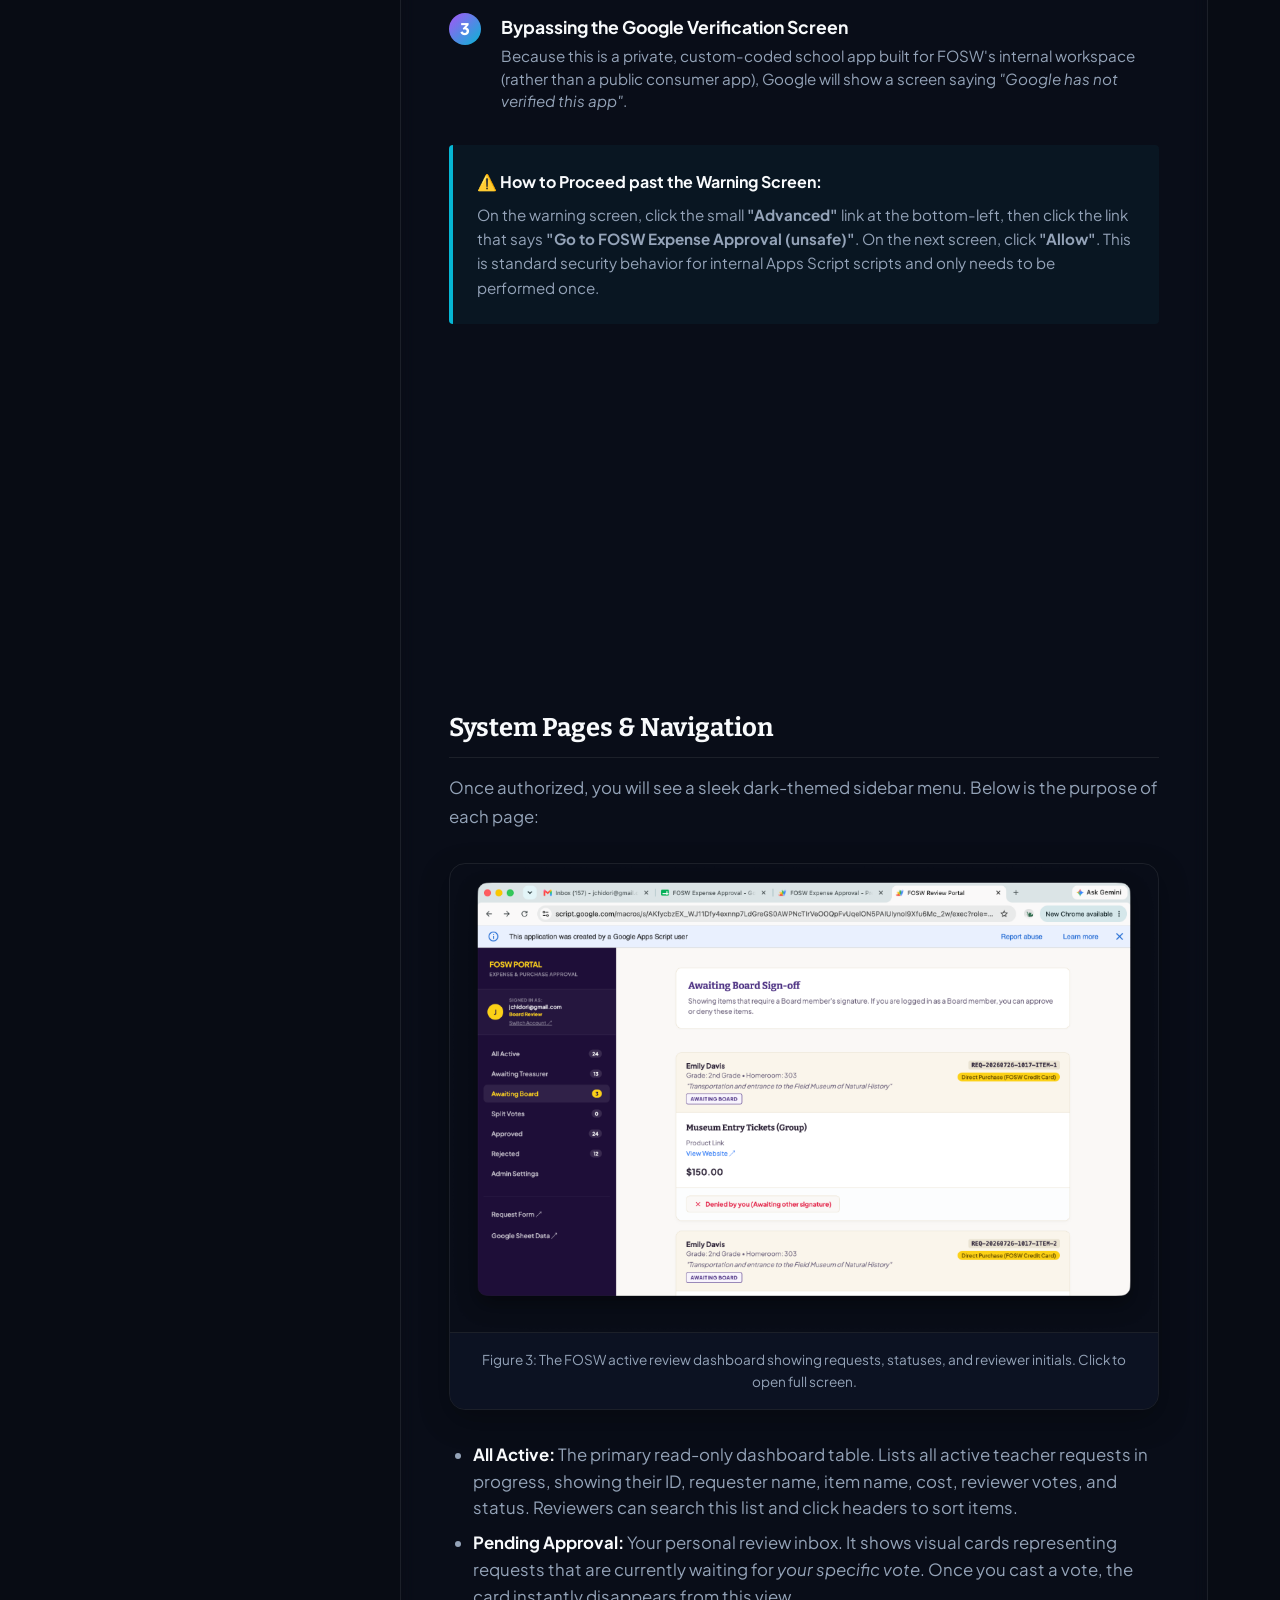
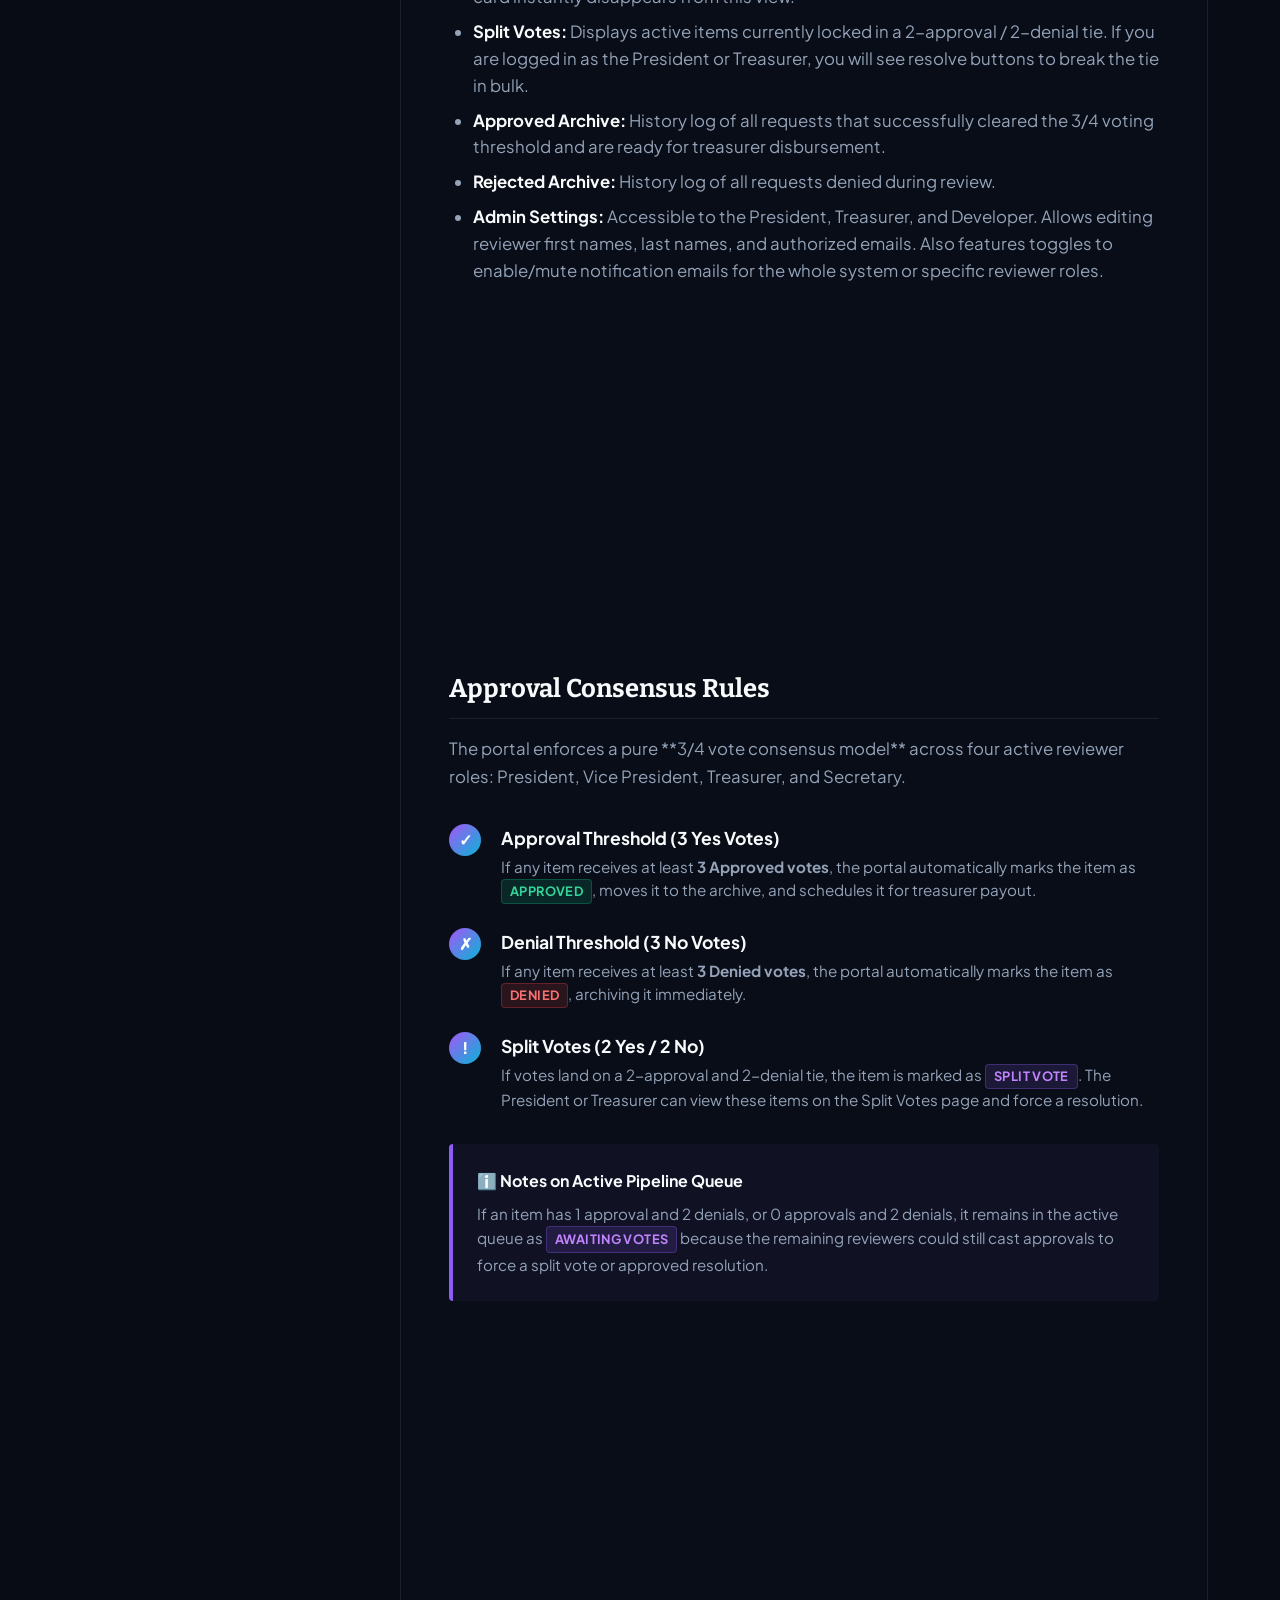
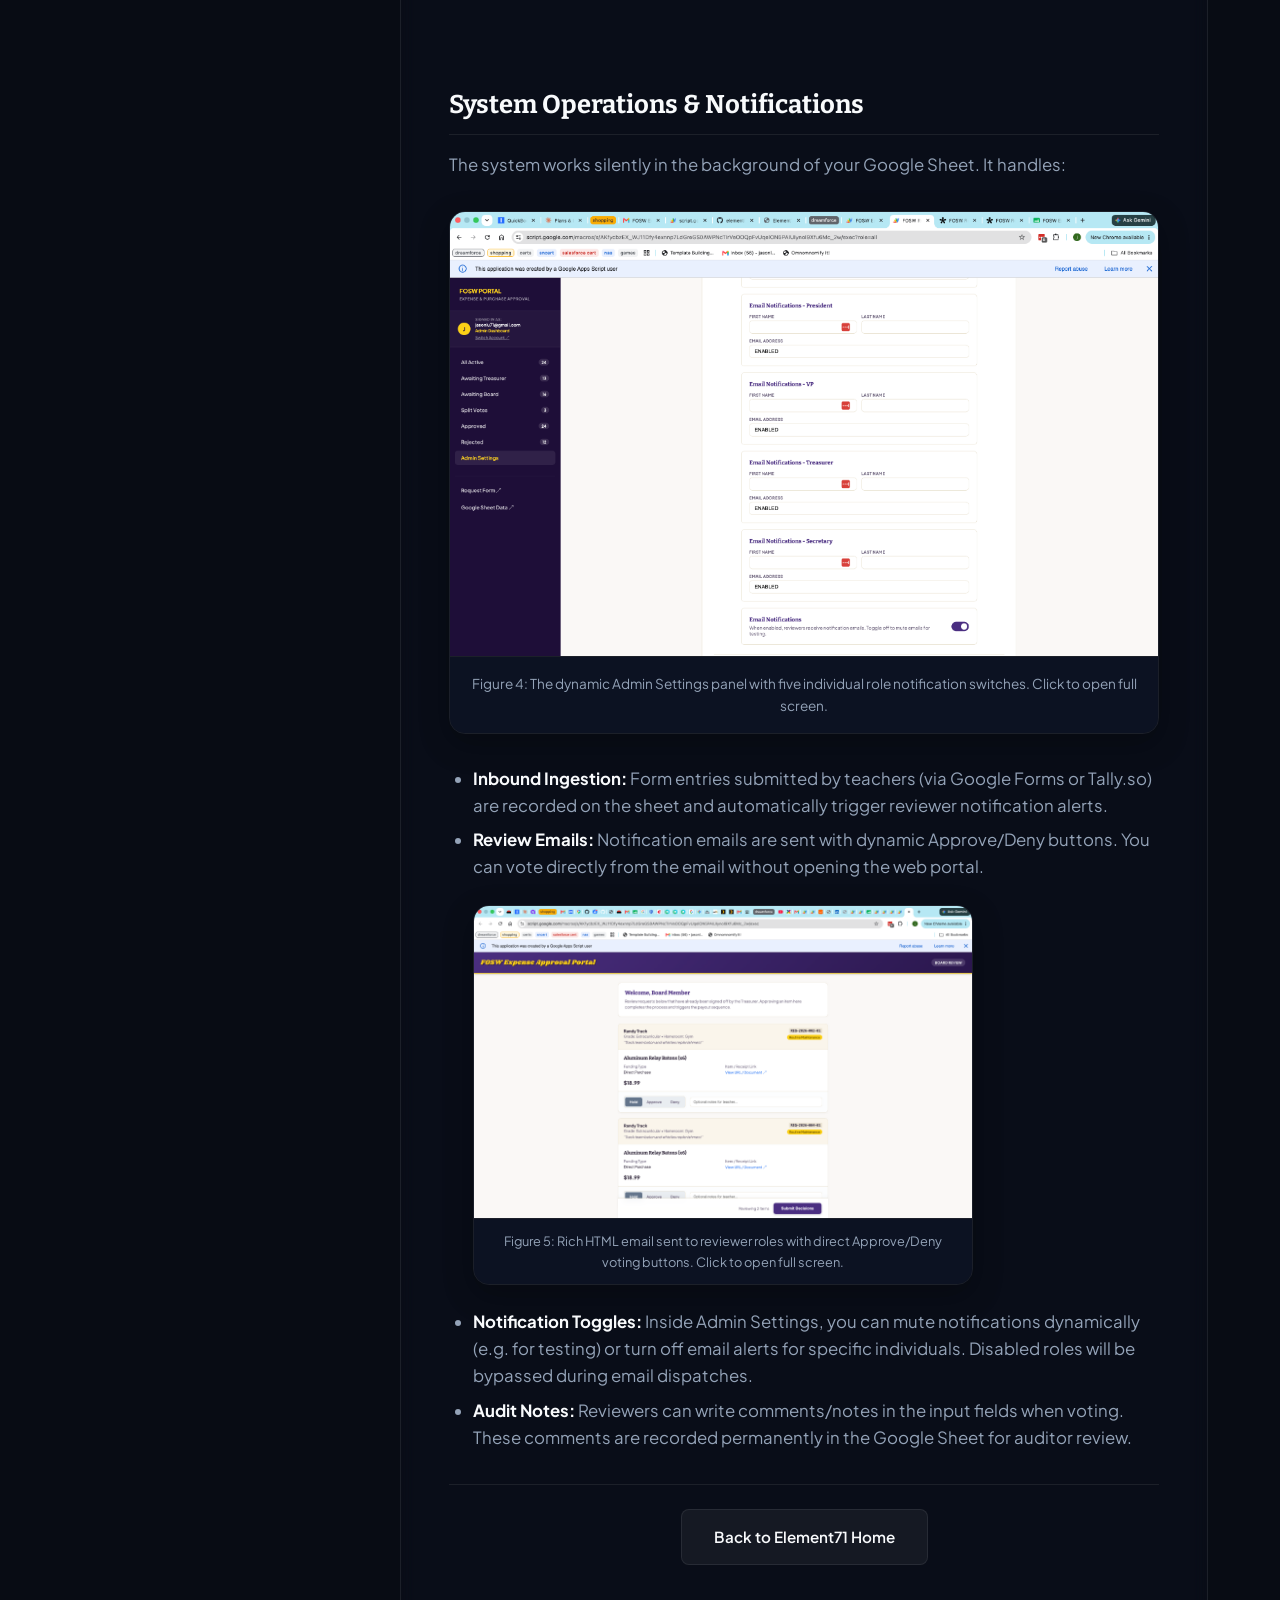
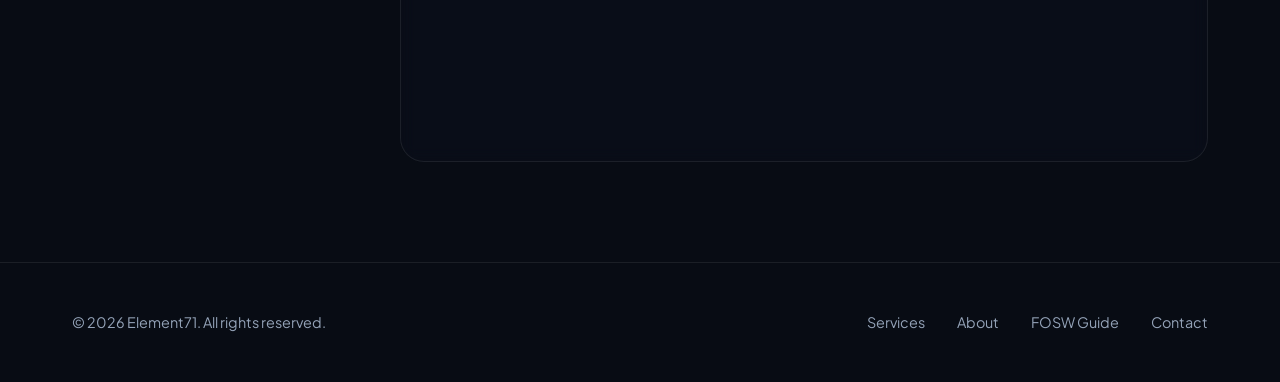
==== commit d5a64b1a: "Add Tally section and make all screenshots clickable for full-resolution view" ====
--- a/fosw-guide.html
+++ b/fosw-guide.html
@@ -260,10 +260,11 @@
                 <div class="sidebar-title">Table of Contents</div>
                 <nav class="sidebar-nav">
                     <a href="#intro" class="sidebar-link active" onclick="activateLink(this)">1. Introduction</a>
-                    <a href="#connecting" class="sidebar-link" onclick="activateLink(this)">2. Accessing the Portal</a>
-                    <a href="#pages" class="sidebar-link" onclick="activateLink(this)">3. Portal Navigation</a>
-                    <a href="#logic" class="sidebar-link" onclick="activateLink(this)">4. Approval Logic</a>
-                    <a href="#architecture" class="sidebar-link" onclick="activateLink(this)">5. System Operations</a>
+                    <a href="#tally-form" class="sidebar-link" onclick="activateLink(this)">2. Teacher Request Form</a>
+                    <a href="#connecting" class="sidebar-link" onclick="activateLink(this)">3. Accessing the Portal</a>
+                    <a href="#pages" class="sidebar-link" onclick="activateLink(this)">4. Portal Navigation</a>
+                    <a href="#logic" class="sidebar-link" onclick="activateLink(this)">5. Approval Logic</a>
+                    <a href="#architecture" class="sidebar-link" onclick="activateLink(this)">6. System Operations</a>
                 </nav>
             </aside>
 
@@ -282,11 +283,42 @@
                     <p class="guide-text">
                         By automating routing and notification schedules, the system guarantees compliance with FOSW accounting policies, tracks item budgets, maintains historical records, and frees board reviewers from long email chains.
                     </p>
-                    
-
                 </section>
 
-                <!-- Section 2: Connecting -->
+                <!-- Section 2: Tally Form -->
+                <section id="tally-form" class="guide-section">
+                    <h2 class="guide-heading-2">Teacher Request Form (Tally.so)</h2>
+                    <p class="guide-text">
+                        The front-facing entry point for teachers, board officers, and staff to request supply purchases or Zelle reimbursements is a clean supply form powered by **Tally.so**. 
+                    </p>
+                    <p class="guide-text">
+                        Teachers enter their homeroom, supply category, Zelle payout account details, and item breakdowns. Tally's conditional logic allows teachers to dynamically add up to 5 items with separate links and costs. Receipts or supply cart screenshots are attached directly to the form and uploaded securely to cloud storage.
+                    </p>
+
+                    <div style="margin: 2rem 0; border: 1px solid var(--color-border); border-radius: var(--border-radius-md); overflow: hidden; box-shadow: 0 10px 30px rgba(0, 0, 0, 0.3);">
+                        <a href="assets/form.png" target="_blank" title="Click to view full screen">
+                            <img src="assets/form.png" alt="FOSW Supply Request Form" style="width: 100%; display: block; border-bottom: 1px solid var(--color-border); transition: opacity 0.3s;" onmouseover="this.style.opacity=0.85" onmouseout="this.style.opacity=1.0">
+                        </a>
+                        <div style="padding: 1rem; background: rgba(15, 23, 42, 0.6); font-size: 0.85rem; color: var(--color-text-muted); text-align: center;">
+                            Figure 1: The FOSW Teacher Purchase Request form built using Tally.so. Click to open full screen.
+                        </div>
+                    </div>
+
+                    <p class="guide-text">
+                        Once submitted, Tally's native integration automatically routes the request data to our Google Sheets backend (`Form Ingestion`), which generates a unique Request ID (e.g. `REQ-2026-001`) and schedules review notifications.
+                    </p>
+
+                    <div style="margin: 2rem 0; border: 1px solid var(--color-border); border-radius: var(--border-radius-md); overflow: hidden; box-shadow: 0 10px 30px rgba(0, 0, 0, 0.3);">
+                        <a href="assets/tally_setup.png" target="_blank" title="Click to view full screen">
+                            <img src="assets/tally_setup.png" alt="Tally Google Sheets Integration" style="width: 100%; display: block; border-bottom: 1px solid var(--color-border); transition: opacity 0.3s;" onmouseover="this.style.opacity=0.85" onmouseout="this.style.opacity=1.0">
+                        </a>
+                        <div style="padding: 1rem; background: rgba(15, 23, 42, 0.6); font-size: 0.85rem; color: var(--color-text-muted); text-align: center;">
+                            Figure 2: Custom Google Sheets column mapping panel inside the Tally Integration settings. Click to open full screen.
+                        </div>
+                    </div>
+                </section>
+
+                <!-- Section 3: Connecting -->
                 <section id="connecting" class="guide-section">
                     <h2 class="guide-heading-2">Connecting Your Google Account</h2>
                     <p class="guide-text">
@@ -325,7 +357,7 @@
                     </div>
                 </section>
 
-                <!-- Section 3: Pages -->
+                <!-- Section 4: Pages -->
                 <section id="pages" class="guide-section">
                     <h2 class="guide-heading-2">System Pages & Navigation</h2>
                     <p class="guide-text">
@@ -333,9 +365,11 @@
                     </p>
 
                     <div style="margin: 2rem 0; border: 1px solid var(--color-border); border-radius: var(--border-radius-md); overflow: hidden; box-shadow: 0 10px 30px rgba(0, 0, 0, 0.3);">
-                        <img src="assets/dashboard.png" alt="FOSW Active Review Dashboard" style="width: 100%; display: block; border-bottom: 1px solid var(--color-border);">
+                        <a href="assets/dashboard.png" target="_blank" title="Click to view full screen">
+                            <img src="assets/dashboard.png" alt="FOSW Active Review Dashboard" style="width: 100%; display: block; border-bottom: 1px solid var(--color-border); transition: opacity 0.3s;" onmouseover="this.style.opacity=0.85" onmouseout="this.style.opacity=1.0">
+                        </a>
                         <div style="padding: 1rem; background: rgba(15, 23, 42, 0.6); font-size: 0.85rem; color: var(--color-text-muted); text-align: center;">
-                            Figure 1: The FOSW active review dashboard showing requests, statuses, and reviewer initials.
+                            Figure 3: The FOSW active review dashboard showing requests, statuses, and reviewer initials. Click to open full screen.
                         </div>
                     </div>
 
@@ -349,7 +383,7 @@
                     </ul>
                 </section>
 
-                <!-- Section 4: Logic -->
+                <!-- Section 5: Logic -->
                 <section id="logic" class="guide-section">
                     <h2 class="guide-heading-2">Approval Consensus Rules</h2>
                     <p class="guide-text">
@@ -388,7 +422,7 @@
                     </div>
                 </section>
 
-                <!-- Section 5: Operations -->
+                <!-- Section 6: Operations -->
                 <section id="architecture" class="guide-section">
                     <h2 class="guide-heading-2">System Operations & Notifications</h2>
                     <p class="guide-text">
@@ -396,9 +430,11 @@
                     </p>
 
                     <div style="margin: 2rem 0; border: 1px solid var(--color-border); border-radius: var(--border-radius-md); overflow: hidden; box-shadow: 0 10px 30px rgba(0, 0, 0, 0.3);">
-                        <img src="assets/settings.png" alt="Admin Settings Panel" style="width: 100%; display: block; border-bottom: 1px solid var(--color-border);">
+                        <a href="assets/settings.png" target="_blank" title="Click to view full screen">
+                            <img src="assets/settings.png" alt="Admin Settings Panel" style="width: 100%; display: block; border-bottom: 1px solid var(--color-border); transition: opacity 0.3s;" onmouseover="this.style.opacity=0.85" onmouseout="this.style.opacity=1.0">
+                        </a>
                         <div style="padding: 1rem; background: rgba(15, 23, 42, 0.6); font-size: 0.85rem; color: var(--color-text-muted); text-align: center;">
-                            Figure 2: The dynamic Admin Settings panel with five individual role notification switches.
+                            Figure 4: The dynamic Admin Settings panel with five individual role notification switches. Click to open full screen.
                         </div>
                     </div>
 
@@ -406,9 +442,11 @@
                         <li><strong>Inbound Ingestion:</strong> Form entries submitted by teachers (via Google Forms or Tally.so) are recorded on the sheet and automatically trigger reviewer notification alerts.</li>
                         <li><strong>Review Emails:</strong> Notification emails are sent with dynamic Approve/Deny buttons. You can vote directly from the email without opening the web portal.
                             <div style="margin: 1.5rem 0; border: 1px solid var(--color-border); border-radius: var(--border-radius-md); overflow: hidden; box-shadow: 0 10px 30px rgba(0, 0, 0, 0.3); max-width: 500px;">
-                                <img src="assets/email.png" alt="FOSW Reviewer Notification Email" style="width: 100%; display: block; border-bottom: 1px solid var(--color-border);">
+                                <a href="assets/email.png" target="_blank" title="Click to view full screen">
+                                    <img src="assets/email.png" alt="FOSW Reviewer Notification Email" style="width: 100%; display: block; border-bottom: 1px solid var(--color-border); transition: opacity 0.3s;" onmouseover="this.style.opacity=0.85" onmouseout="this.style.opacity=1.0">
+                                </a>
                                 <div style="padding: 0.75rem; background: rgba(15, 23, 42, 0.6); font-size: 0.8rem; color: var(--color-text-muted); text-align: center;">
-                                    Figure 3: Rich HTML email sent to reviewer roles with direct Approve/Deny voting buttons.
+                                    Figure 5: Rich HTML email sent to reviewer roles with direct Approve/Deny voting buttons. Click to open full screen.
                                 </div>
                             </div>
                         </li>
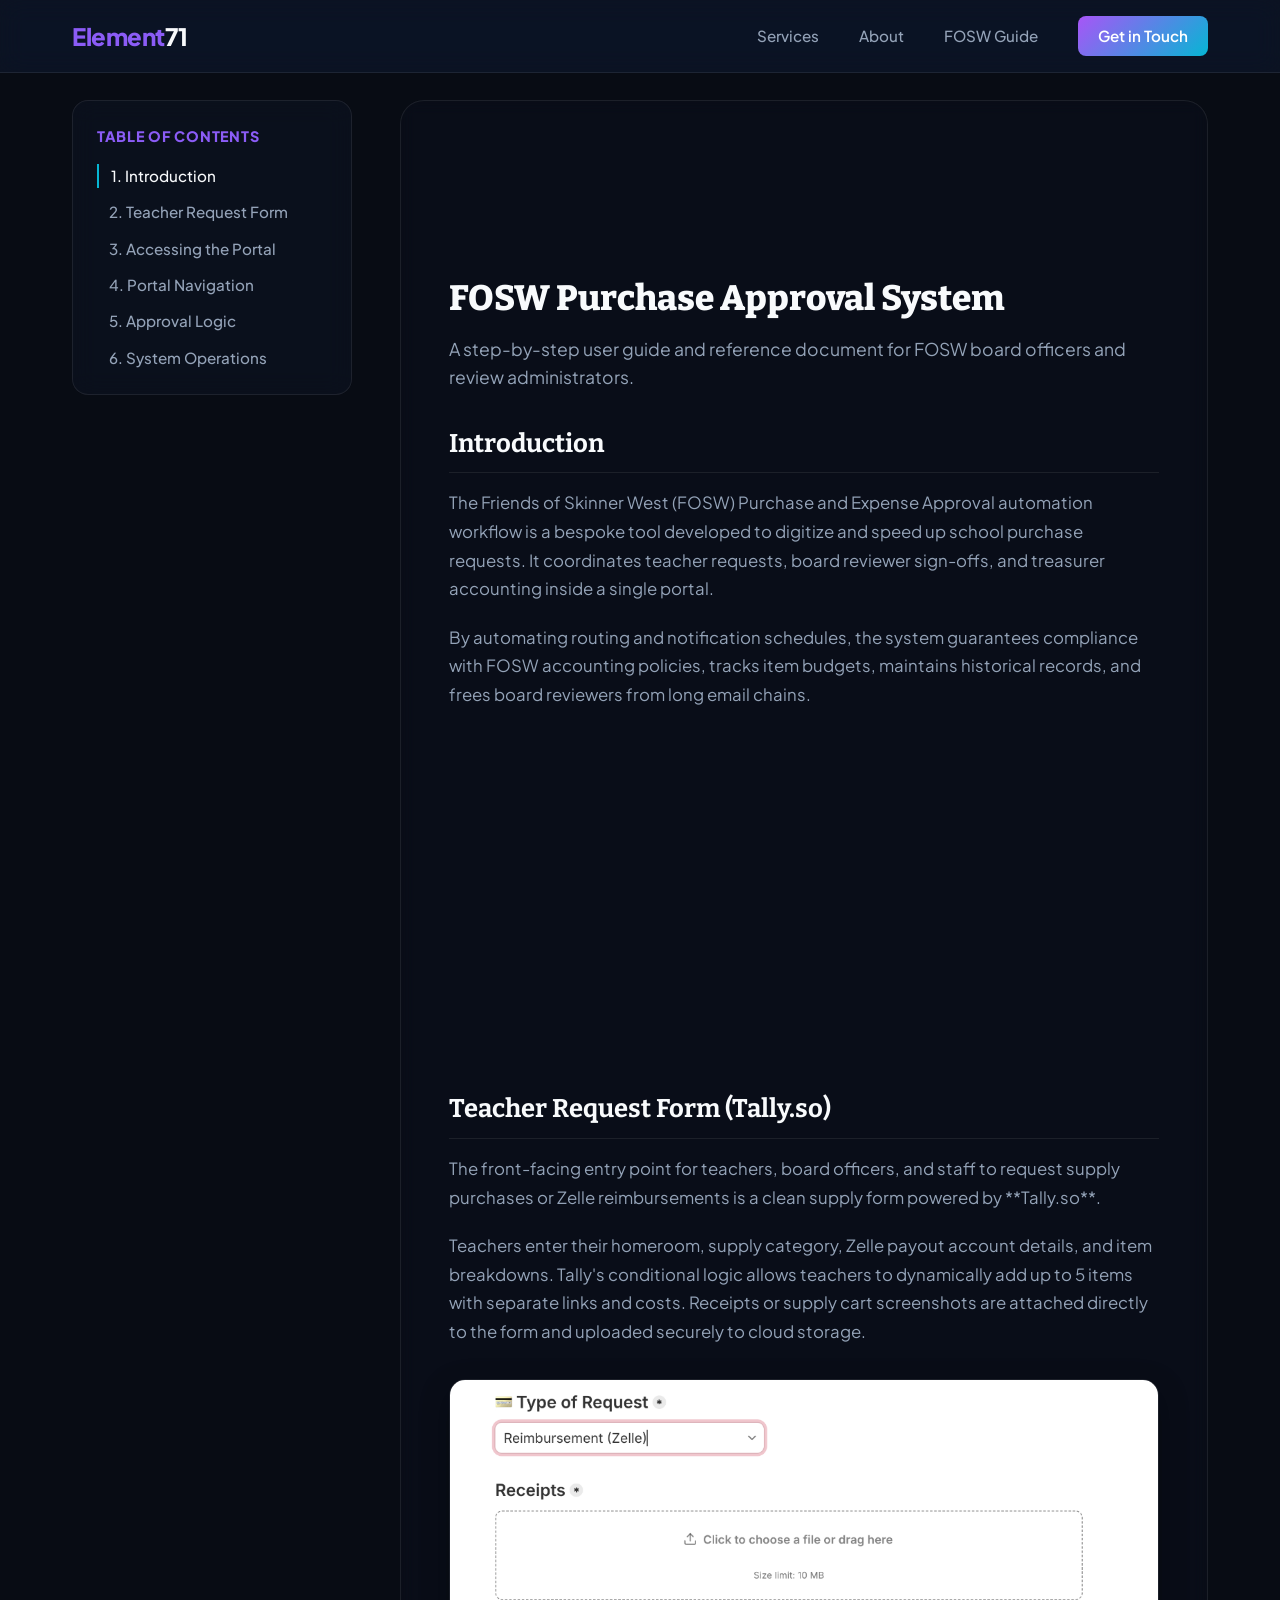
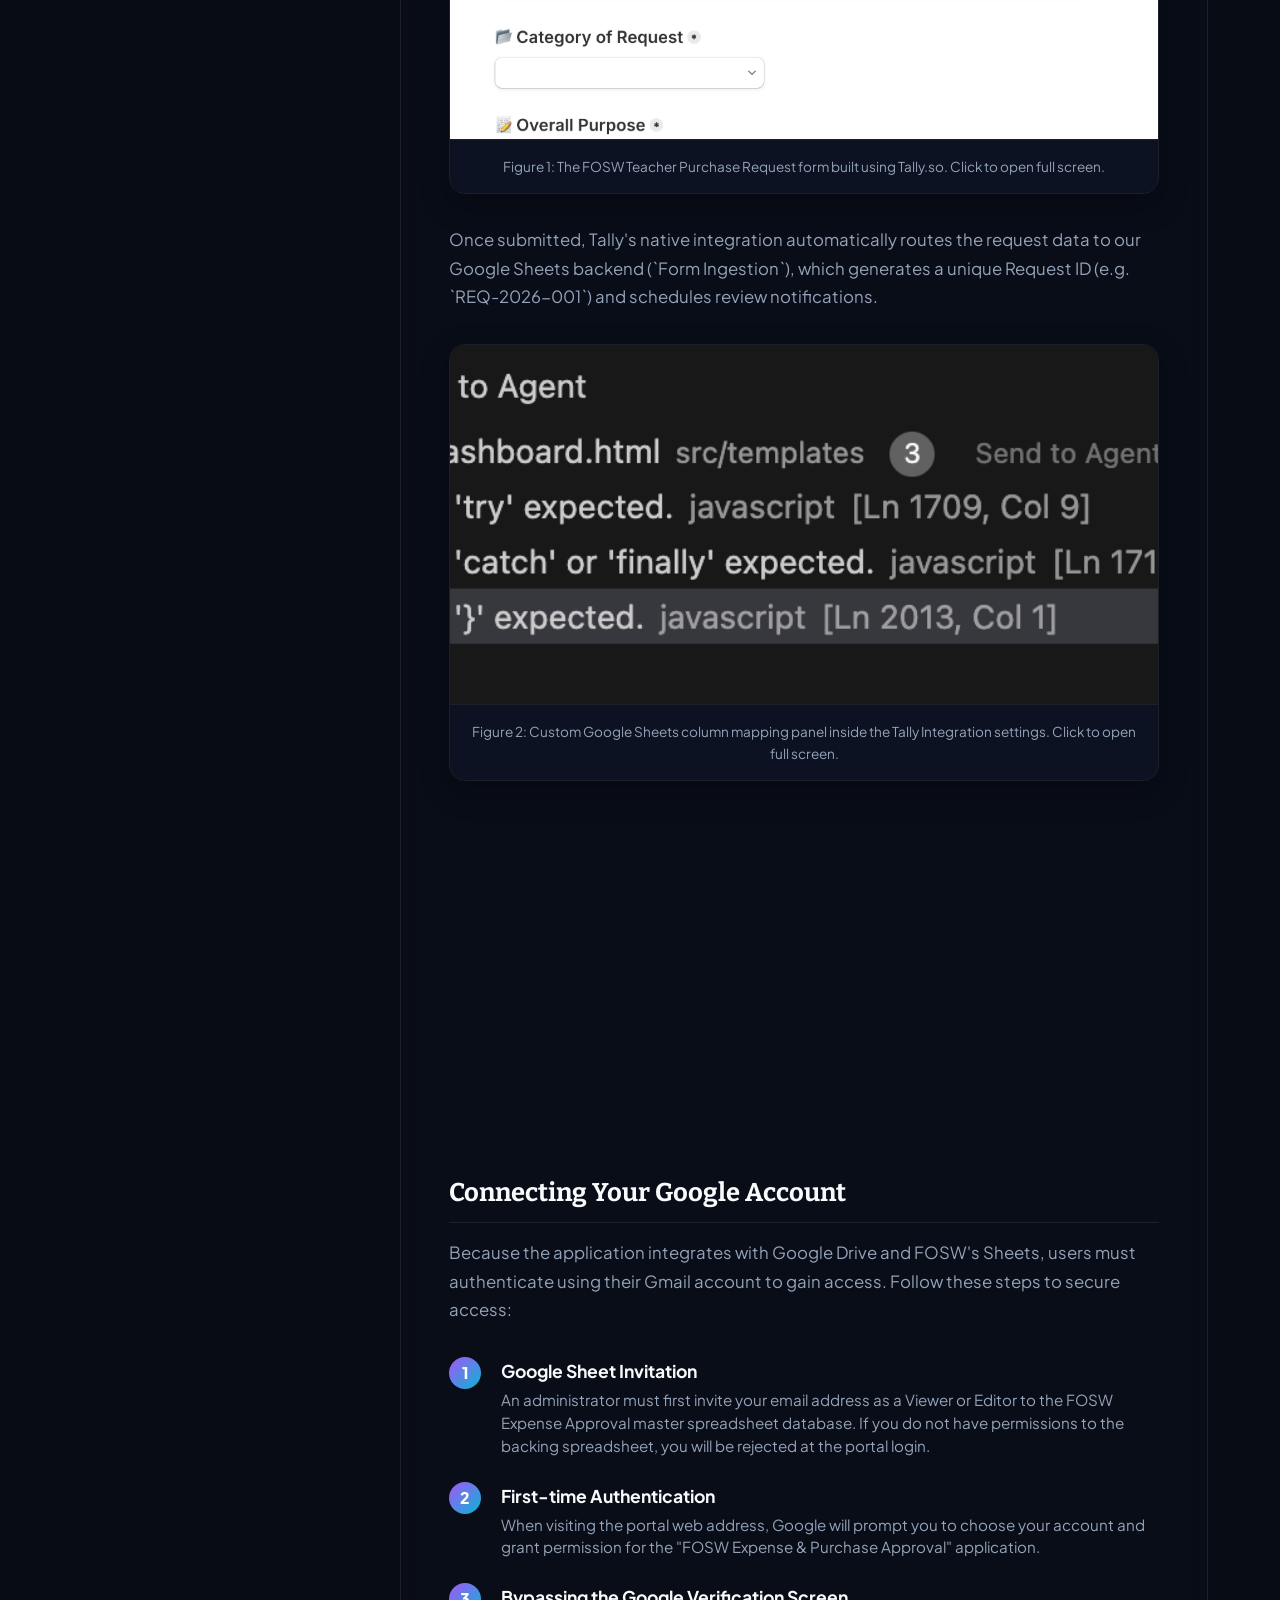
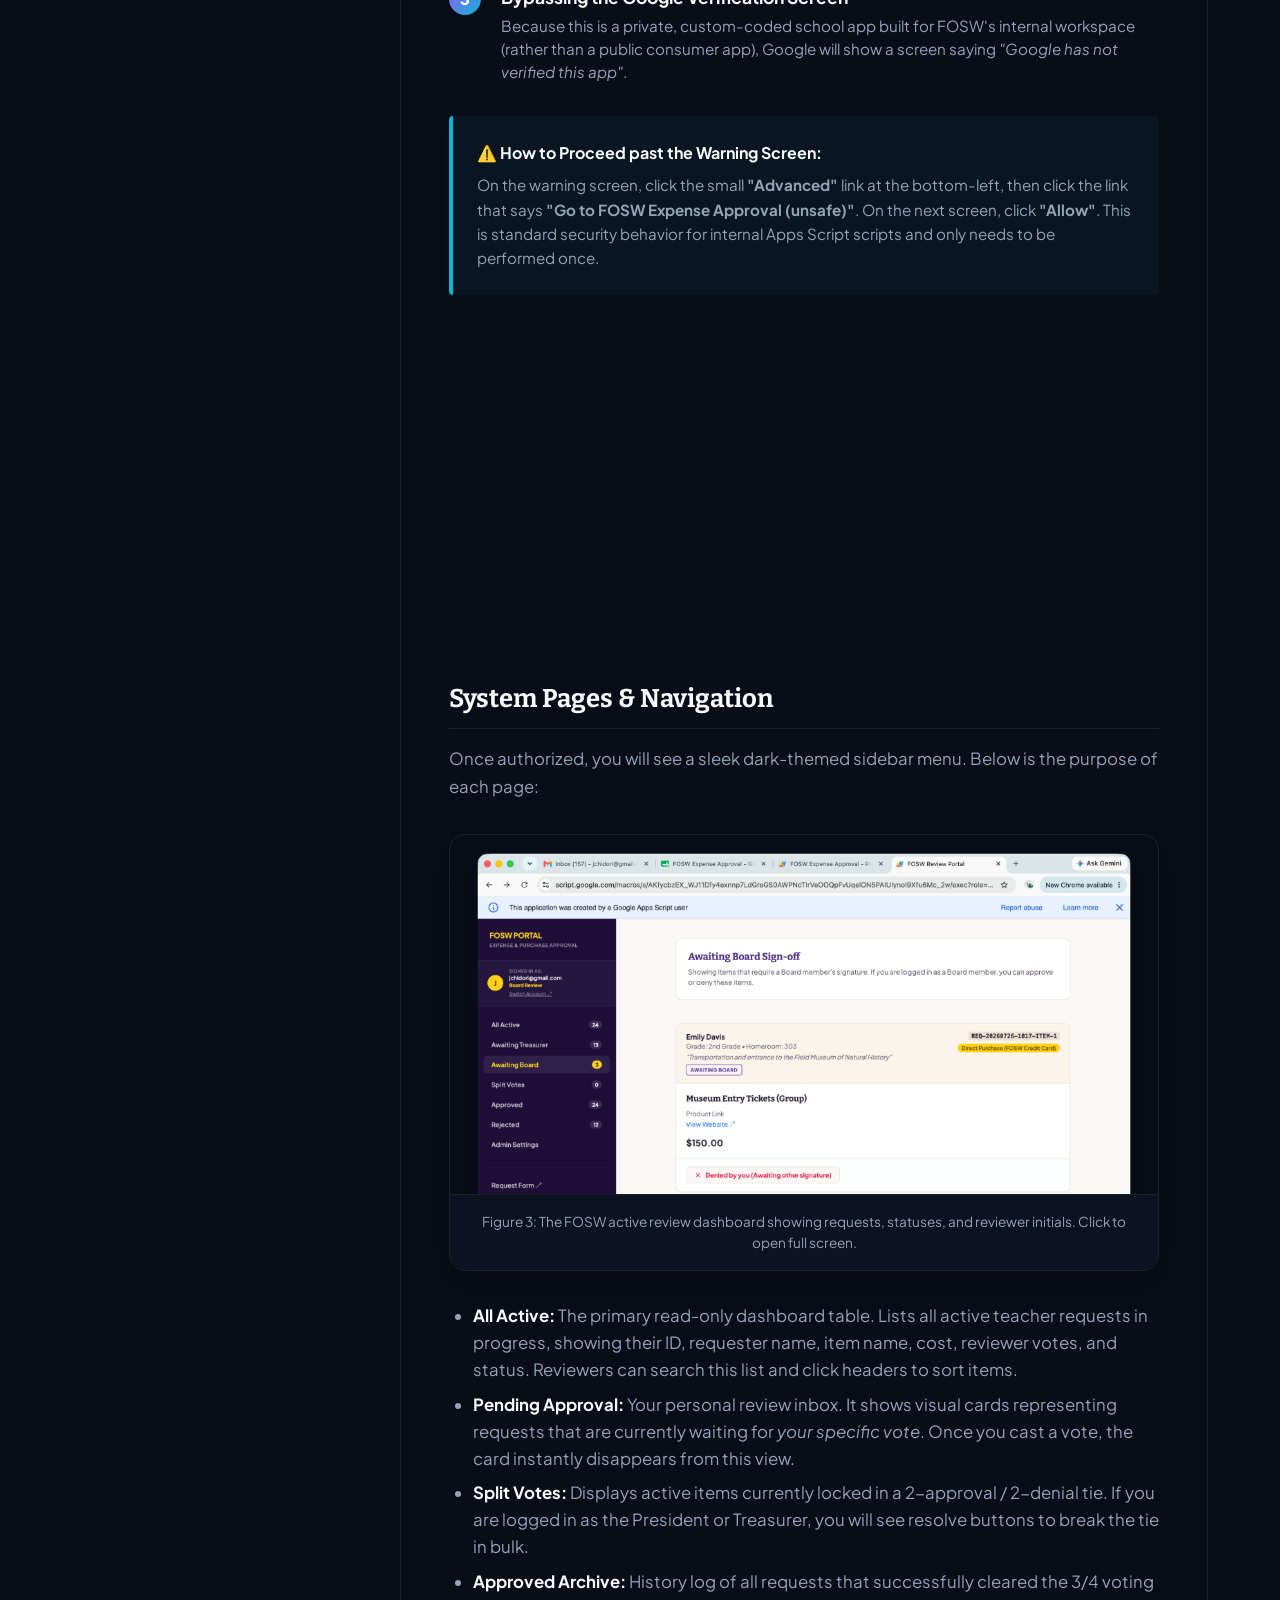
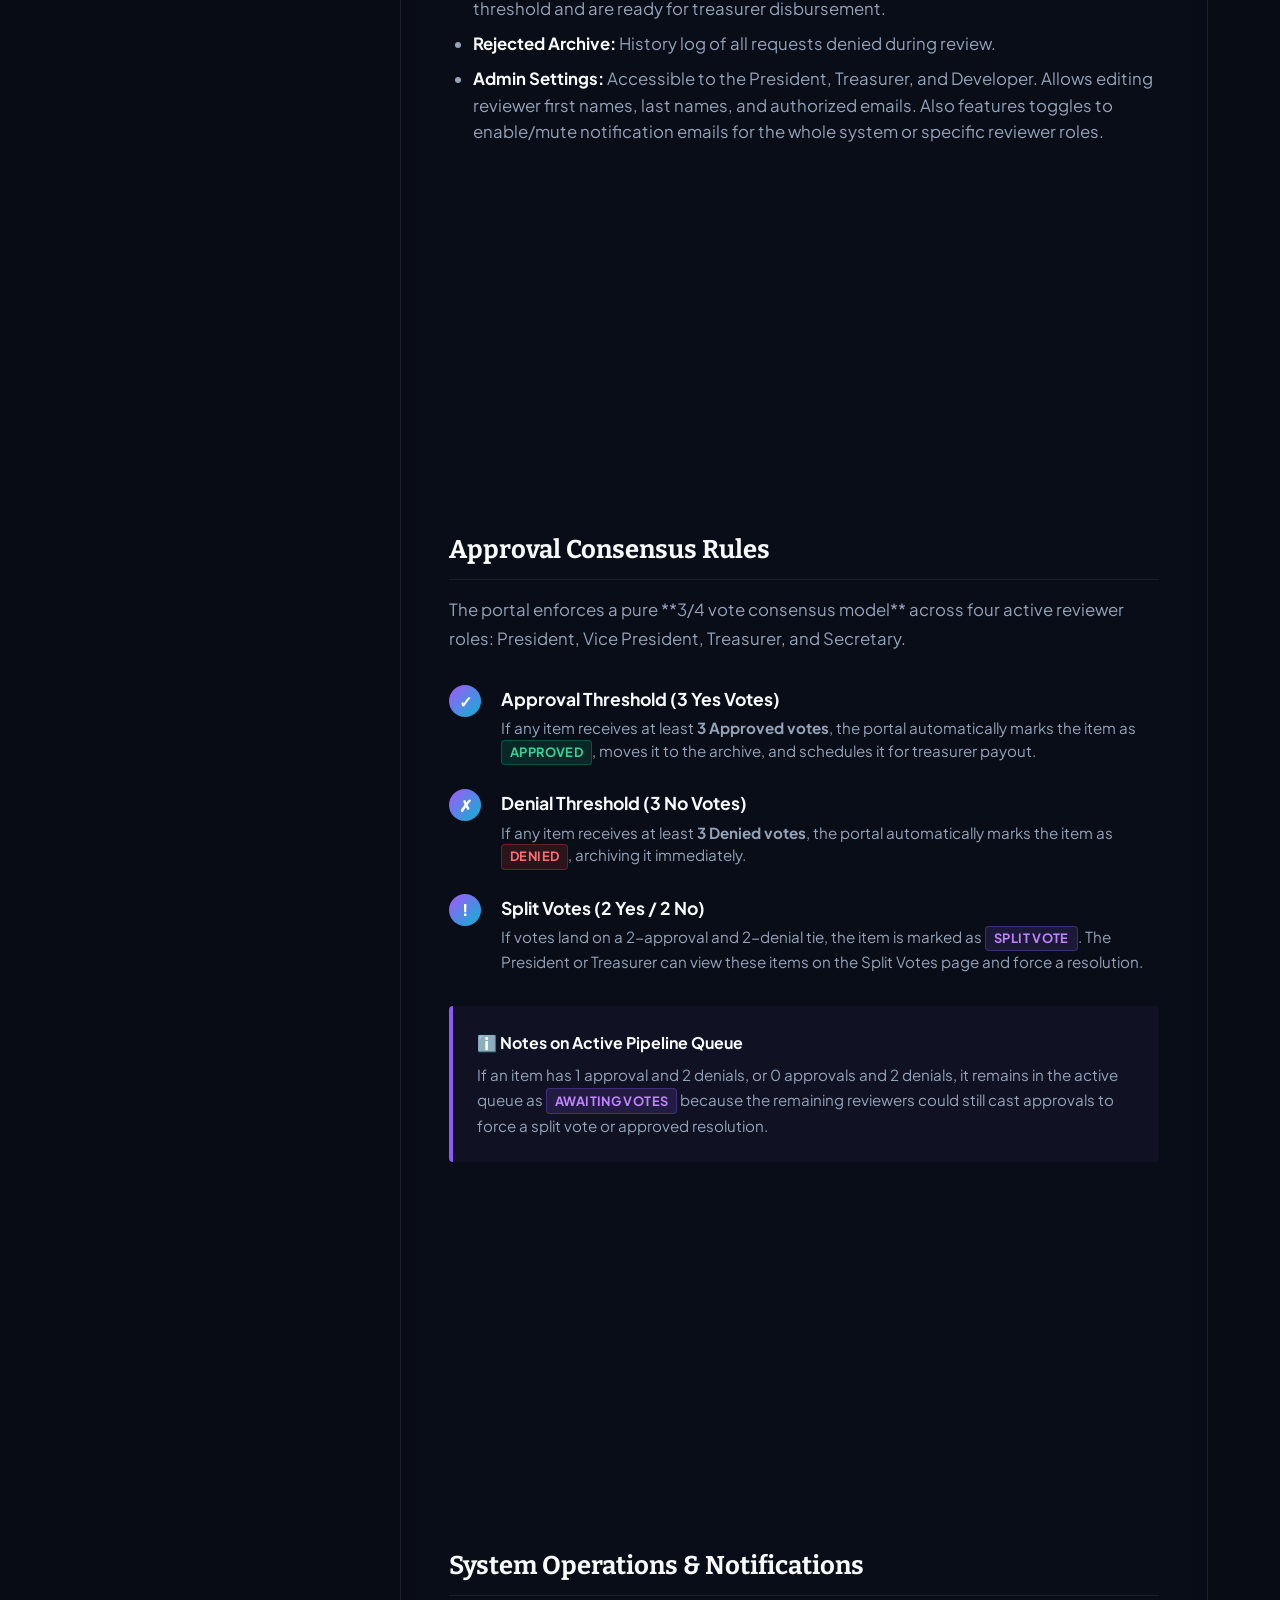
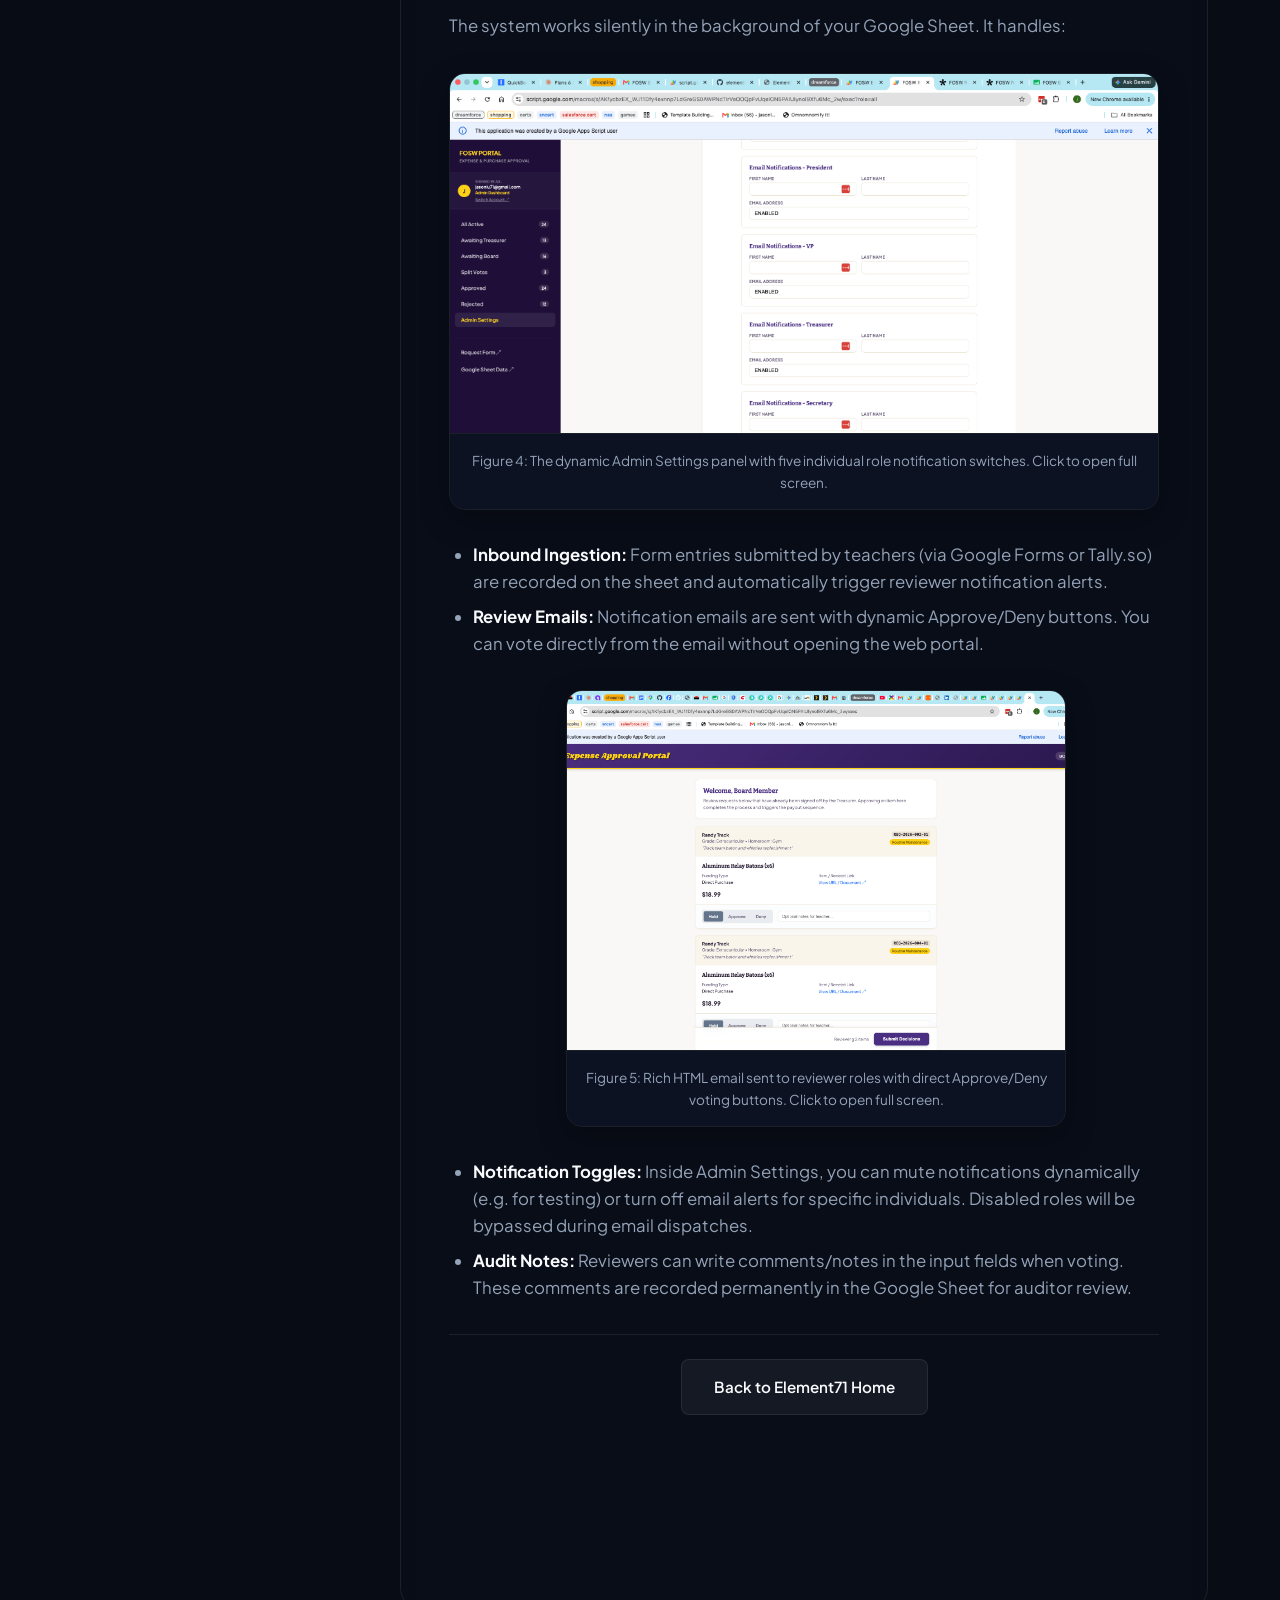
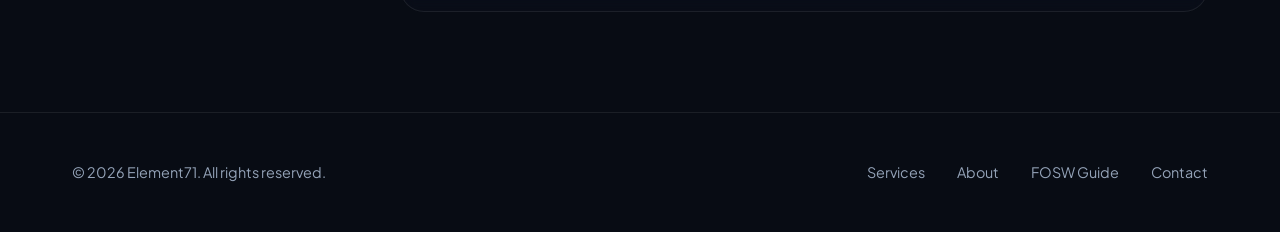
==== commit 10501416: "Enforce uniform dimensions for screenshots in guide" ====
--- a/fosw-guide.html
+++ b/fosw-guide.html
@@ -224,6 +224,44 @@
         .badge-success { background: rgba(16, 185, 129, 0.15); color: #34d399; border: 1px solid rgba(16, 185, 129, 0.3); }
         .badge-danger { background: rgba(239, 68, 68, 0.15); color: #f87171; border: 1px solid rgba(239, 68, 68, 0.3); }
 
+        /* Guide Screenshot Styling Classes */
+        .guide-image-container {
+            margin: 2rem auto;
+            border: 1px solid var(--color-border);
+            border-radius: var(--border-radius-md);
+            overflow: hidden;
+            box-shadow: 0 10px 30px rgba(0, 0, 0, 0.3);
+            max-width: 720px;
+        }
+
+        .guide-image-link {
+            display: block;
+            cursor: zoom-in;
+            text-decoration: none;
+        }
+
+        .guide-screenshot {
+            width: 100%;
+            height: 360px;
+            object-fit: cover;
+            object-position: top;
+            display: block;
+            border-bottom: 1px solid var(--color-border);
+            transition: opacity 0.3s ease;
+        }
+
+        .guide-screenshot:hover {
+            opacity: 0.8;
+        }
+
+        .guide-image-caption {
+            padding: 1rem;
+            background: rgba(15, 23, 42, 0.6);
+            font-size: 0.85rem;
+            color: var(--color-text-muted);
+            text-align: center;
+        }
+
         /* Responsive styling override */
         @media (max-width: 992px) {
             .guide-container {
@@ -295,11 +333,11 @@
                         Teachers enter their homeroom, supply category, Zelle payout account details, and item breakdowns. Tally's conditional logic allows teachers to dynamically add up to 5 items with separate links and costs. Receipts or supply cart screenshots are attached directly to the form and uploaded securely to cloud storage.
                     </p>
 
-                    <div style="margin: 2rem 0; border: 1px solid var(--color-border); border-radius: var(--border-radius-md); overflow: hidden; box-shadow: 0 10px 30px rgba(0, 0, 0, 0.3);">
-                        <a href="assets/form.png" target="_blank" title="Click to view full screen">
-                            <img src="assets/form.png" alt="FOSW Supply Request Form" style="width: 100%; display: block; border-bottom: 1px solid var(--color-border); transition: opacity 0.3s;" onmouseover="this.style.opacity=0.85" onmouseout="this.style.opacity=1.0">
+                    <div class="guide-image-container">
+                        <a class="guide-image-link" href="assets/form.png" target="_blank" title="Click to view full screen">
+                            <img class="guide-screenshot" src="assets/form.png" alt="FOSW Supply Request Form">
                         </a>
-                        <div style="padding: 1rem; background: rgba(15, 23, 42, 0.6); font-size: 0.85rem; color: var(--color-text-muted); text-align: center;">
+                        <div class="guide-image-caption">
                             Figure 1: The FOSW Teacher Purchase Request form built using Tally.so. Click to open full screen.
                         </div>
                     </div>
@@ -308,11 +346,11 @@
                         Once submitted, Tally's native integration automatically routes the request data to our Google Sheets backend (`Form Ingestion`), which generates a unique Request ID (e.g. `REQ-2026-001`) and schedules review notifications.
                     </p>
 
-                    <div style="margin: 2rem 0; border: 1px solid var(--color-border); border-radius: var(--border-radius-md); overflow: hidden; box-shadow: 0 10px 30px rgba(0, 0, 0, 0.3);">
-                        <a href="assets/tally_setup.png" target="_blank" title="Click to view full screen">
-                            <img src="assets/tally_setup.png" alt="Tally Google Sheets Integration" style="width: 100%; display: block; border-bottom: 1px solid var(--color-border); transition: opacity 0.3s;" onmouseover="this.style.opacity=0.85" onmouseout="this.style.opacity=1.0">
+                    <div class="guide-image-container">
+                        <a class="guide-image-link" href="assets/tally_setup.png" target="_blank" title="Click to view full screen">
+                            <img class="guide-screenshot" src="assets/tally_setup.png" alt="Tally Google Sheets Integration">
                         </a>
-                        <div style="padding: 1rem; background: rgba(15, 23, 42, 0.6); font-size: 0.85rem; color: var(--color-text-muted); text-align: center;">
+                        <div class="guide-image-caption">
                             Figure 2: Custom Google Sheets column mapping panel inside the Tally Integration settings. Click to open full screen.
                         </div>
                     </div>
@@ -364,11 +402,11 @@
                         Once authorized, you will see a sleek dark-themed sidebar menu. Below is the purpose of each page:
                     </p>
 
-                    <div style="margin: 2rem 0; border: 1px solid var(--color-border); border-radius: var(--border-radius-md); overflow: hidden; box-shadow: 0 10px 30px rgba(0, 0, 0, 0.3);">
-                        <a href="assets/dashboard.png" target="_blank" title="Click to view full screen">
-                            <img src="assets/dashboard.png" alt="FOSW Active Review Dashboard" style="width: 100%; display: block; border-bottom: 1px solid var(--color-border); transition: opacity 0.3s;" onmouseover="this.style.opacity=0.85" onmouseout="this.style.opacity=1.0">
+                    <div class="guide-image-container">
+                        <a class="guide-image-link" href="assets/dashboard.png" target="_blank" title="Click to view full screen">
+                            <img class="guide-screenshot" src="assets/dashboard.png" alt="FOSW Active Review Dashboard">
                         </a>
-                        <div style="padding: 1rem; background: rgba(15, 23, 42, 0.6); font-size: 0.85rem; color: var(--color-text-muted); text-align: center;">
+                        <div class="guide-image-caption">
                             Figure 3: The FOSW active review dashboard showing requests, statuses, and reviewer initials. Click to open full screen.
                         </div>
                     </div>
@@ -429,11 +467,11 @@
                         The system works silently in the background of your Google Sheet. It handles:
                     </p>
 
-                    <div style="margin: 2rem 0; border: 1px solid var(--color-border); border-radius: var(--border-radius-md); overflow: hidden; box-shadow: 0 10px 30px rgba(0, 0, 0, 0.3);">
-                        <a href="assets/settings.png" target="_blank" title="Click to view full screen">
-                            <img src="assets/settings.png" alt="Admin Settings Panel" style="width: 100%; display: block; border-bottom: 1px solid var(--color-border); transition: opacity 0.3s;" onmouseover="this.style.opacity=0.85" onmouseout="this.style.opacity=1.0">
+                    <div class="guide-image-container">
+                        <a class="guide-image-link" href="assets/settings.png" target="_blank" title="Click to view full screen">
+                            <img class="guide-screenshot" src="assets/settings.png" alt="Admin Settings Panel">
                         </a>
-                        <div style="padding: 1rem; background: rgba(15, 23, 42, 0.6); font-size: 0.85rem; color: var(--color-text-muted); text-align: center;">
+                        <div class="guide-image-caption">
                             Figure 4: The dynamic Admin Settings panel with five individual role notification switches. Click to open full screen.
                         </div>
                     </div>
@@ -441,11 +479,11 @@
                     <ul class="guide-list">
                         <li><strong>Inbound Ingestion:</strong> Form entries submitted by teachers (via Google Forms or Tally.so) are recorded on the sheet and automatically trigger reviewer notification alerts.</li>
                         <li><strong>Review Emails:</strong> Notification emails are sent with dynamic Approve/Deny buttons. You can vote directly from the email without opening the web portal.
-                            <div style="margin: 1.5rem 0; border: 1px solid var(--color-border); border-radius: var(--border-radius-md); overflow: hidden; box-shadow: 0 10px 30px rgba(0, 0, 0, 0.3); max-width: 500px;">
-                                <a href="assets/email.png" target="_blank" title="Click to view full screen">
-                                    <img src="assets/email.png" alt="FOSW Reviewer Notification Email" style="width: 100%; display: block; border-bottom: 1px solid var(--color-border); transition: opacity 0.3s;" onmouseover="this.style.opacity=0.85" onmouseout="this.style.opacity=1.0">
+                            <div class="guide-image-container" style="max-width: 500px;">
+                                <a class="guide-image-link" href="assets/email.png" target="_blank" title="Click to view full screen">
+                                    <img class="guide-screenshot" src="assets/email.png" alt="FOSW Reviewer Notification Email">
                                 </a>
-                                <div style="padding: 0.75rem; background: rgba(15, 23, 42, 0.6); font-size: 0.8rem; color: var(--color-text-muted); text-align: center;">
+                                <div class="guide-image-caption">
                                     Figure 5: Rich HTML email sent to reviewer roles with direct Approve/Deny voting buttons. Click to open full screen.
                                 </div>
                             </div>
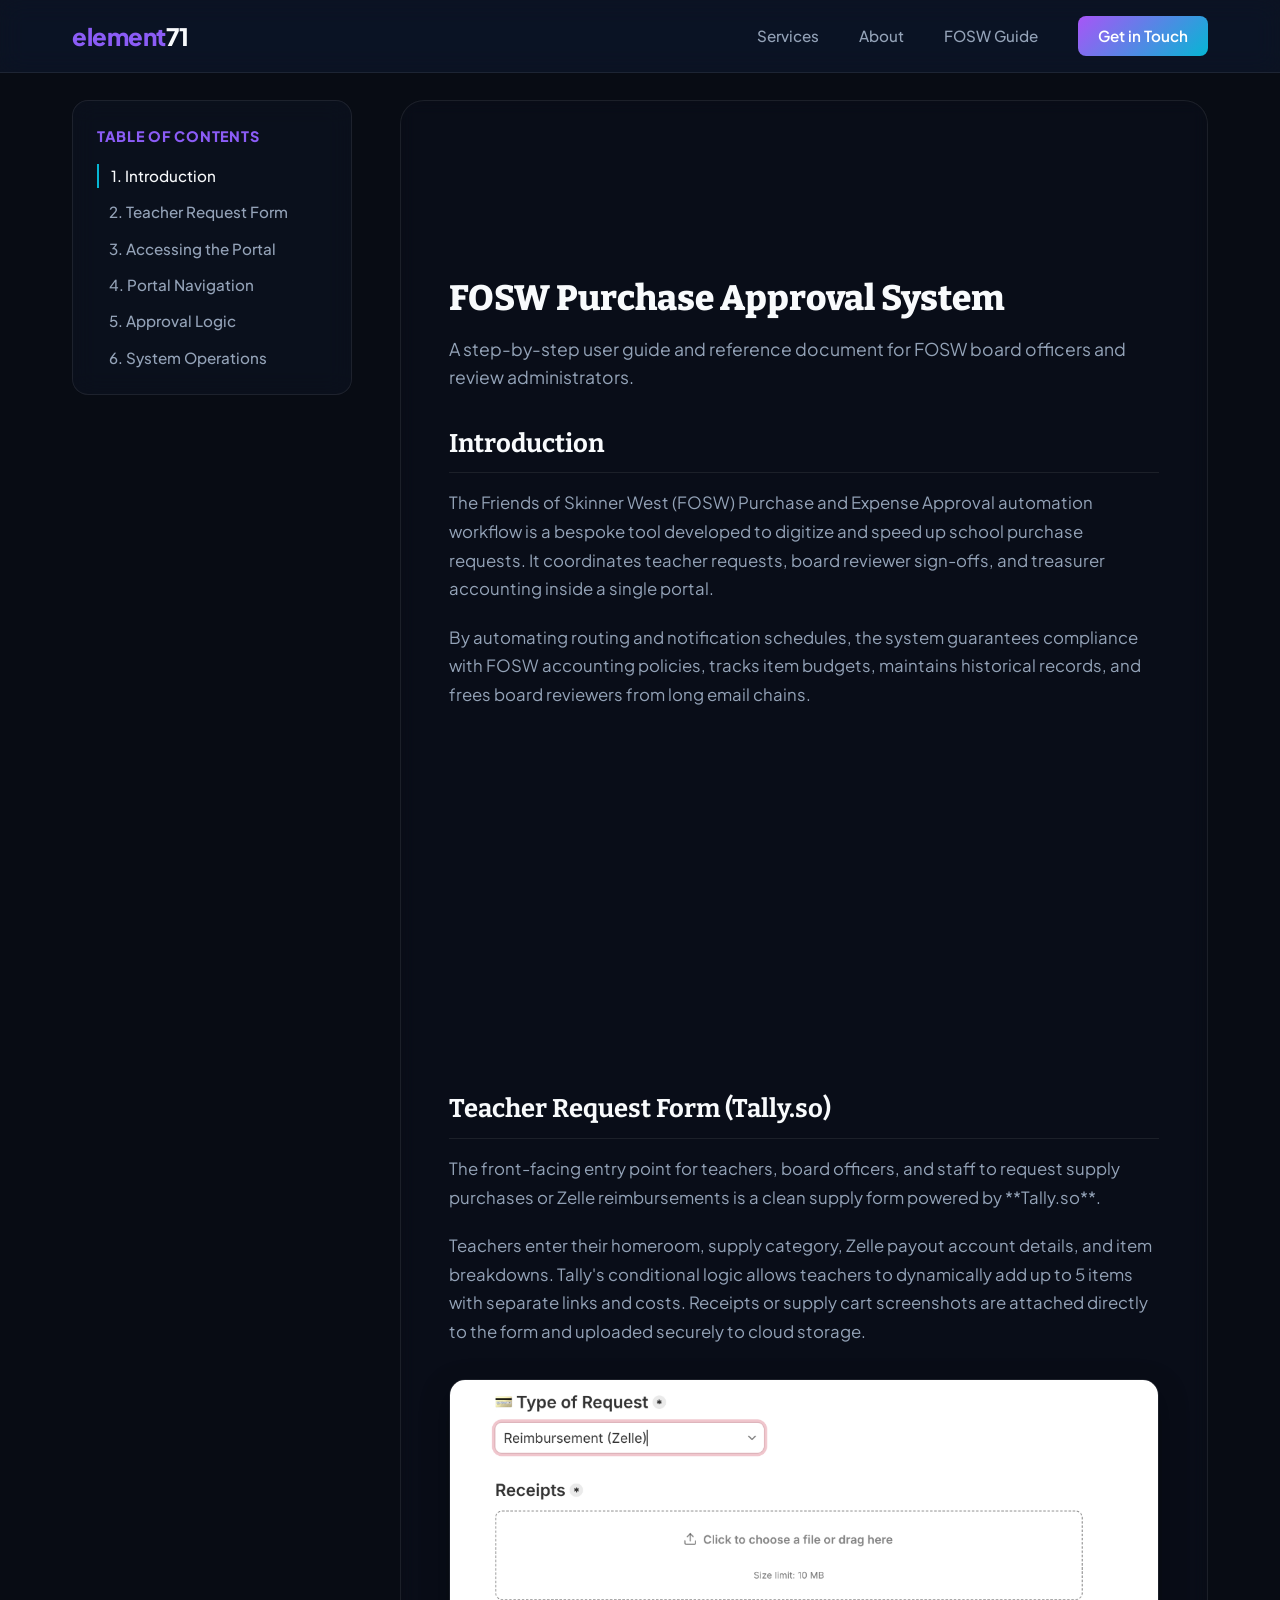
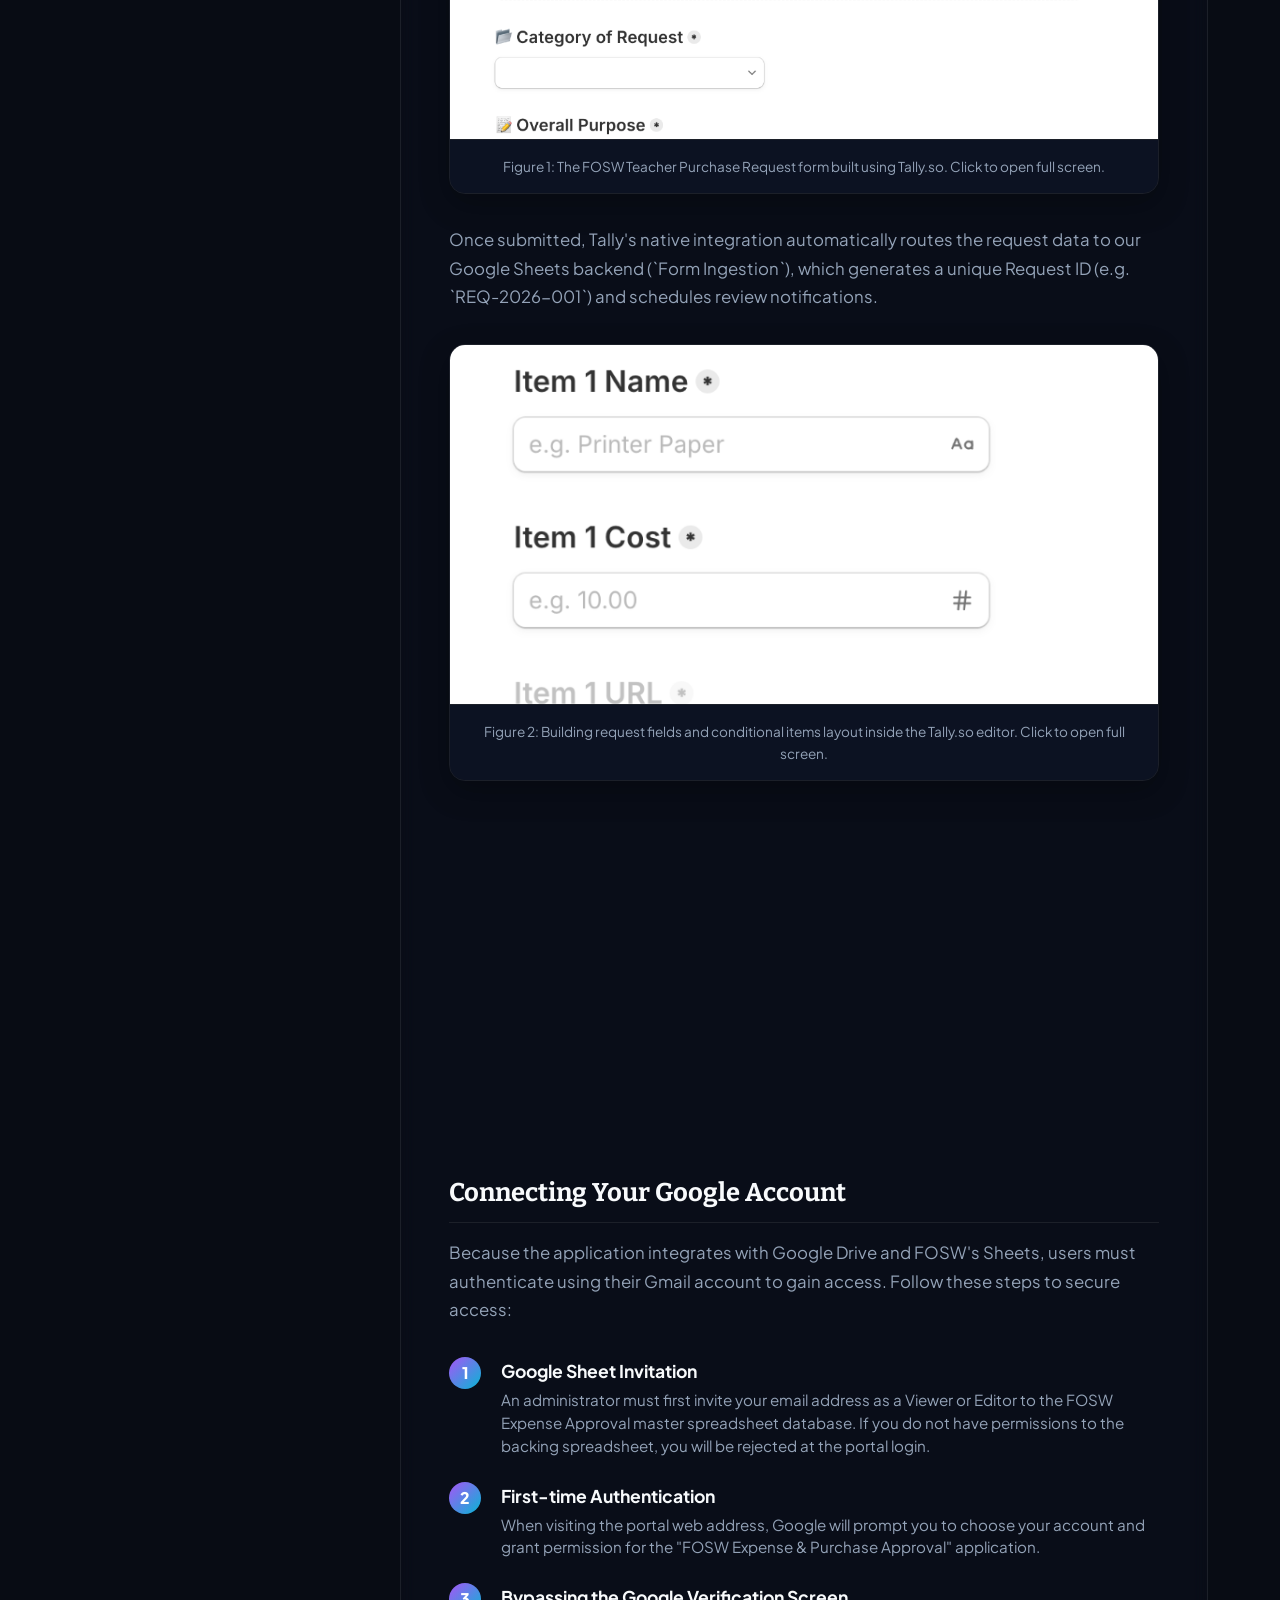
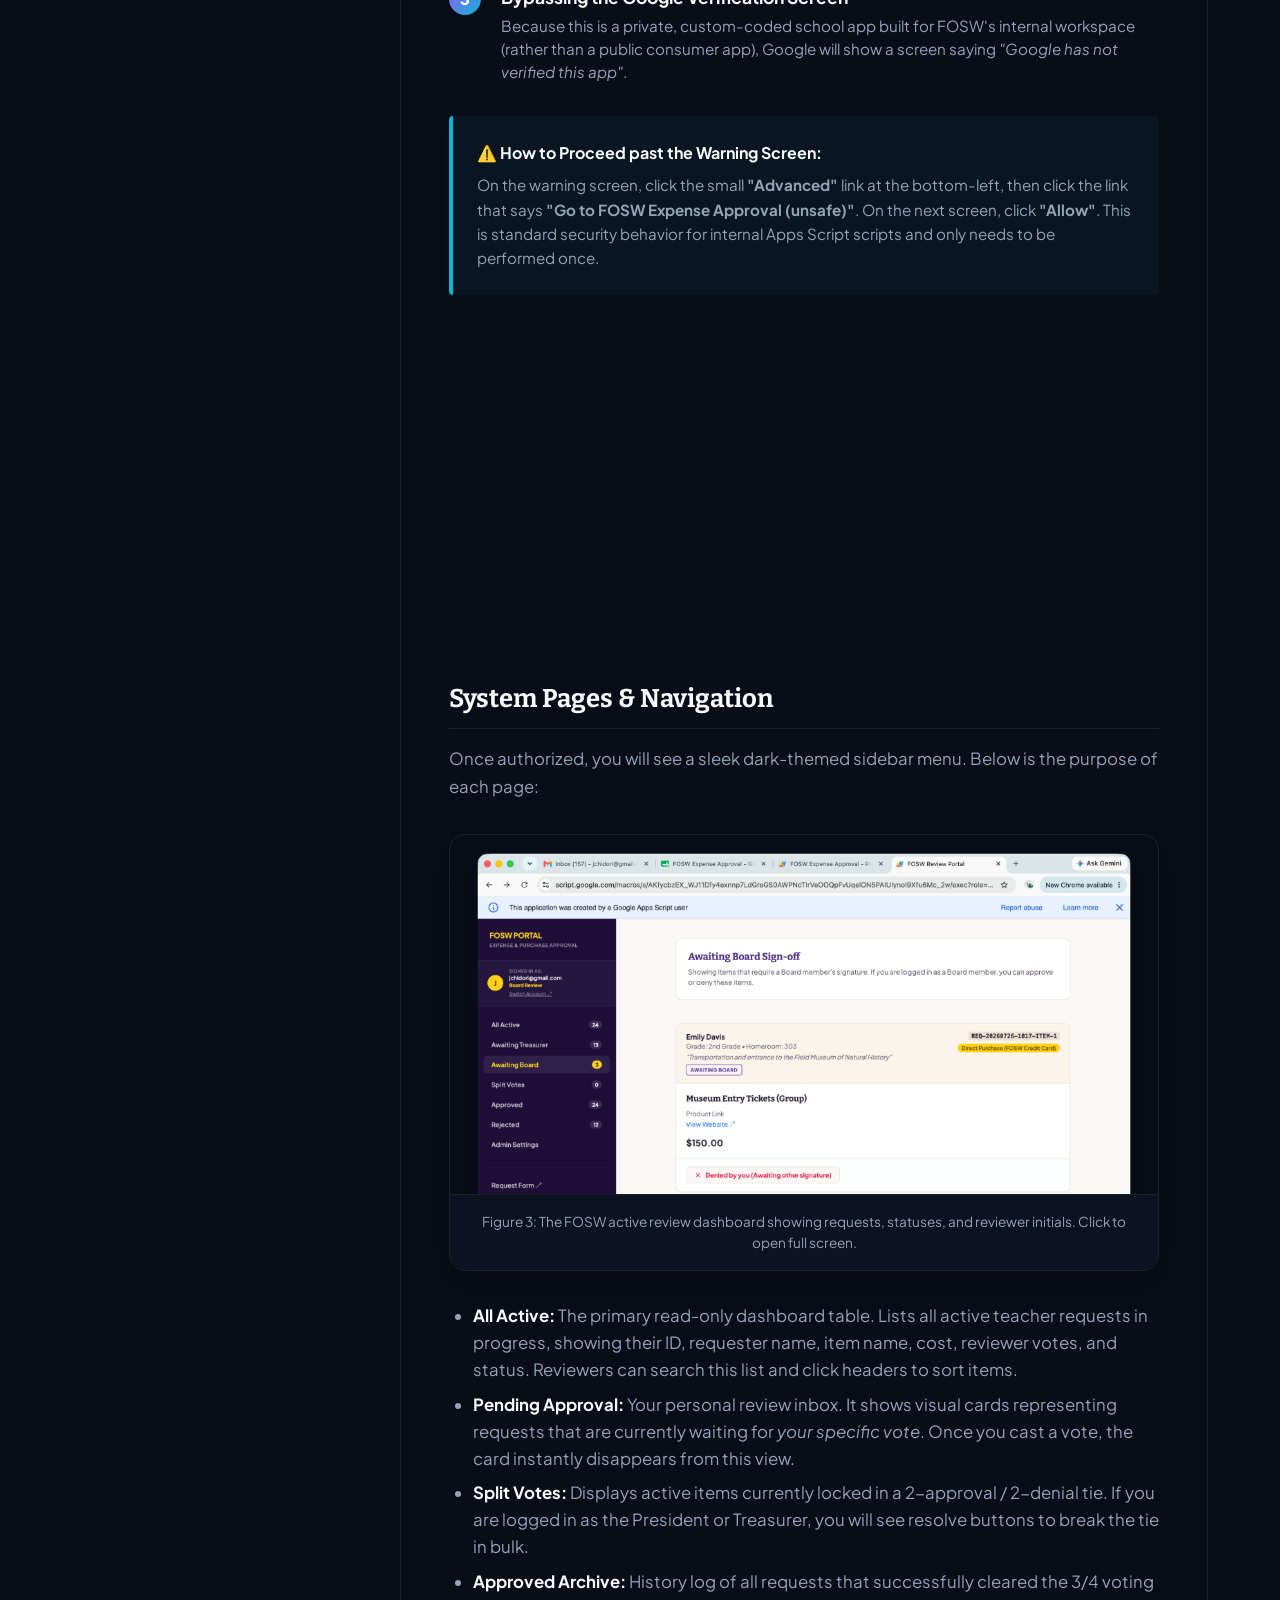
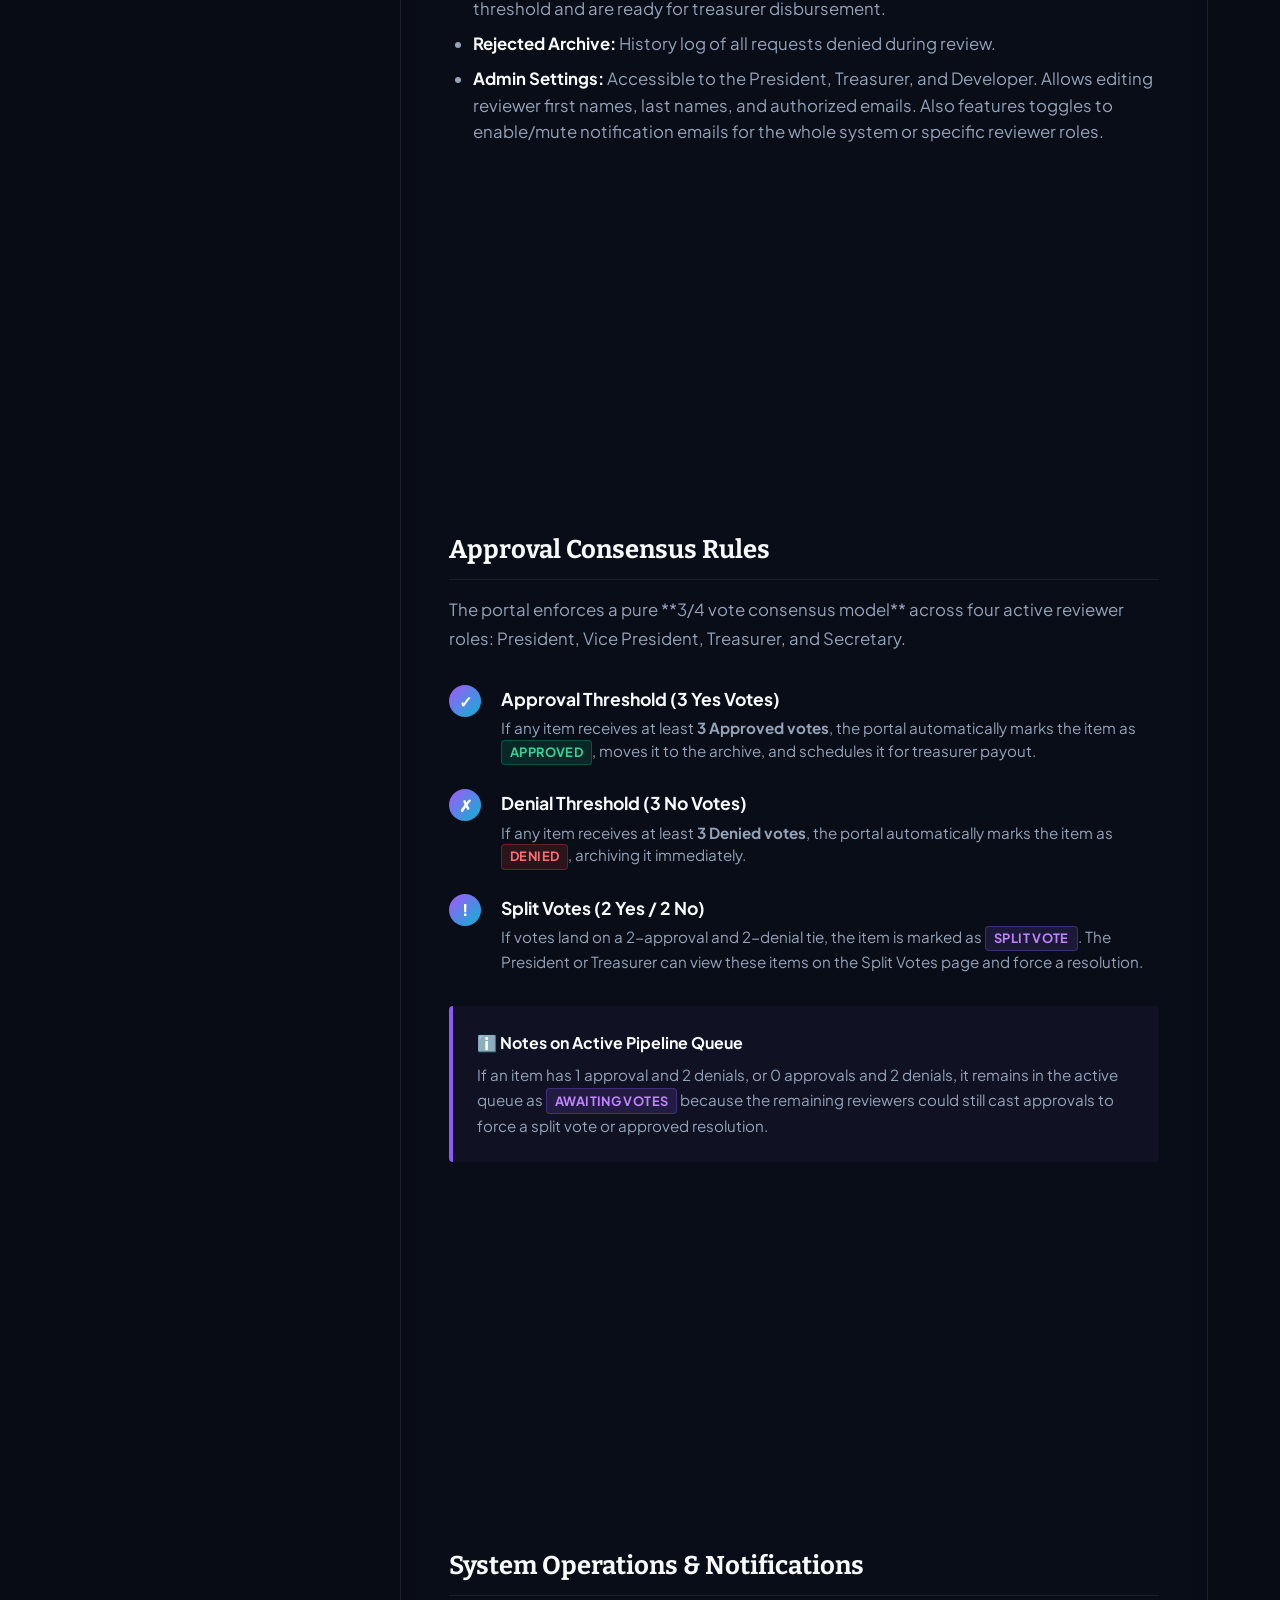
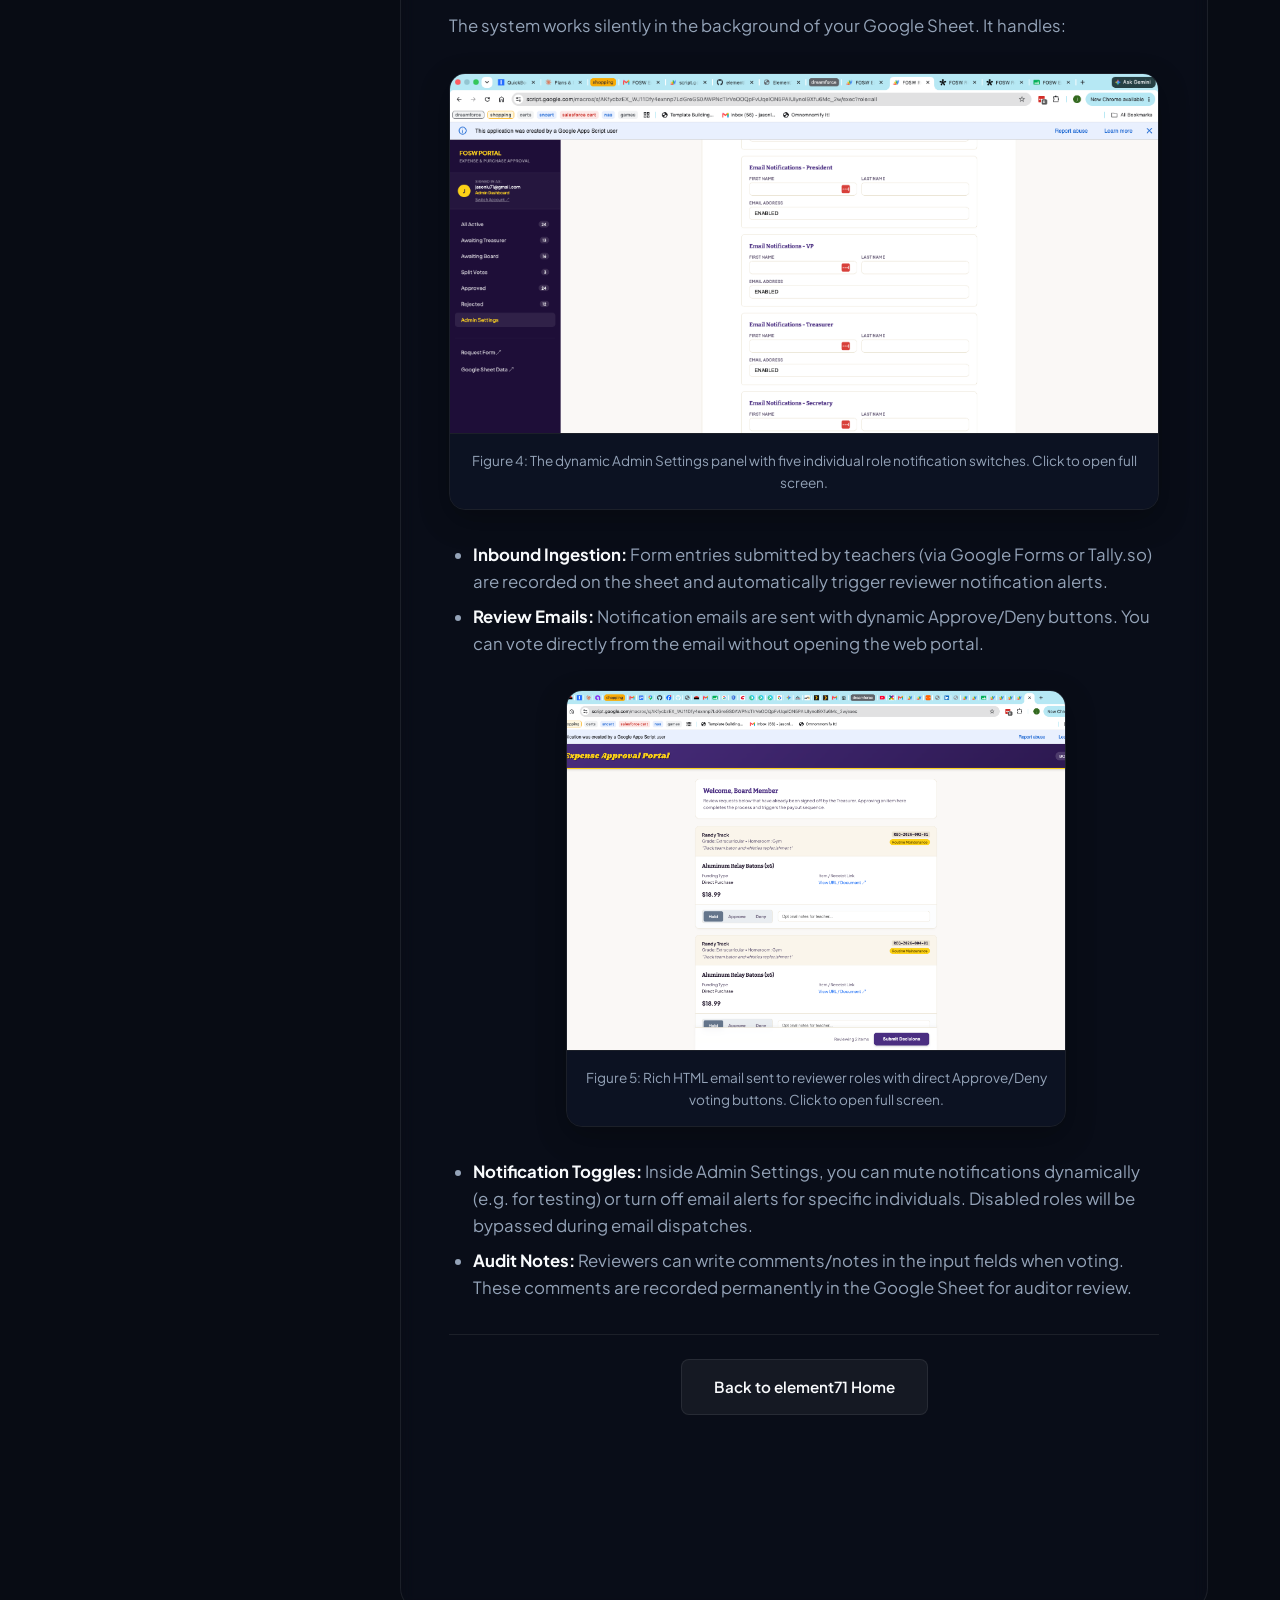
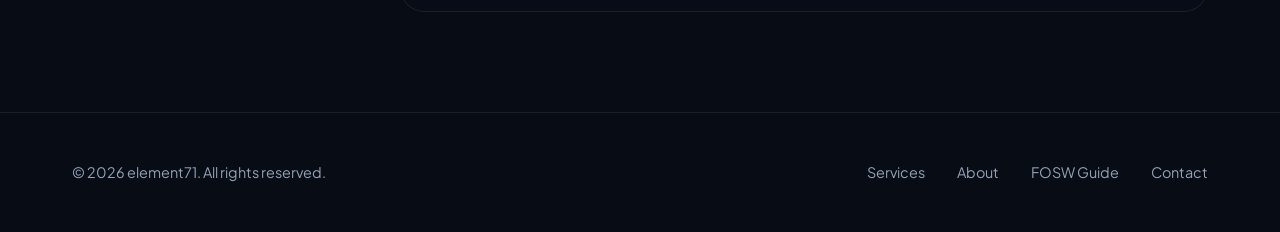
==== commit 52274dc2: "Update element71 branding to lowercase and update Figure 2 caption" ====
--- a/fosw-guide.html
+++ b/fosw-guide.html
@@ -3,8 +3,8 @@
 <head>
     <meta charset="UTF-8">
     <meta name="viewport" content="width=device-width, initial-scale=1.0">
-    <title>FOSW Approval Portal Guide | Element71</title>
-    <meta name="description" content="Comprehensive guide to the FOSW Expense & Purchase Approval portal system designed and developed by Element71.">
+    <title>FOSW Approval Portal Guide | element71</title>
+    <meta name="description" content="Comprehensive guide to the FOSW Expense & Purchase Approval portal system designed and developed by element71.">
     <!-- Google Fonts -->
     <link rel="preconnect" href="https://fonts.googleapis.com">
     <link rel="preconnect" href="https://fonts.gstatic.com" crossorigin>
@@ -280,7 +280,7 @@
     <header class="glass-header">
         <div class="container header-container">
             <a href="index.html" class="logo" id="nav-logo">
-                <span class="logo-accent">Element</span>71
+                <span class="logo-accent">element</span>71
             </a>
             <nav class="nav-menu" id="nav-menu">
                 <a href="index.html#services" class="nav-link" id="link-services">Services</a>
@@ -348,10 +348,10 @@
 
                     <div class="guide-image-container">
                         <a class="guide-image-link" href="assets/tally_setup.png" target="_blank" title="Click to view full screen">
-                            <img class="guide-screenshot" src="assets/tally_setup.png" alt="Tally Google Sheets Integration">
+                            <img class="guide-screenshot" src="assets/tally_setup.png" alt="Tally Form Fields Setup">
                         </a>
                         <div class="guide-image-caption">
-                            Figure 2: Custom Google Sheets column mapping panel inside the Tally Integration settings. Click to open full screen.
+                            Figure 2: Building request fields and conditional items layout inside the Tally.so editor. Click to open full screen.
                         </div>
                     </div>
                 </section>
@@ -493,7 +493,7 @@
                     </ul>
                     
                     <p class="guide-text" style="margin-top: 2rem; border-top: 1px solid var(--color-border); padding-top: 1.5rem; text-align: center;">
-                        <a href="index.html" class="btn btn-secondary">Back to Element71 Home</a>
+                        <a href="index.html" class="btn btn-secondary">Back to element71 Home</a>
                     </p>
                 </section>
 
@@ -504,7 +504,7 @@
     <!-- Footer -->
     <footer>
         <div class="container footer-container">
-            <p>&copy; 2026 Element71. All rights reserved.</p>
+            <p>&copy; 2026 element71. All rights reserved.</p>
             <div class="footer-links">
                 <a href="index.html#services">Services</a>
                 <a href="index.html#about">About</a>
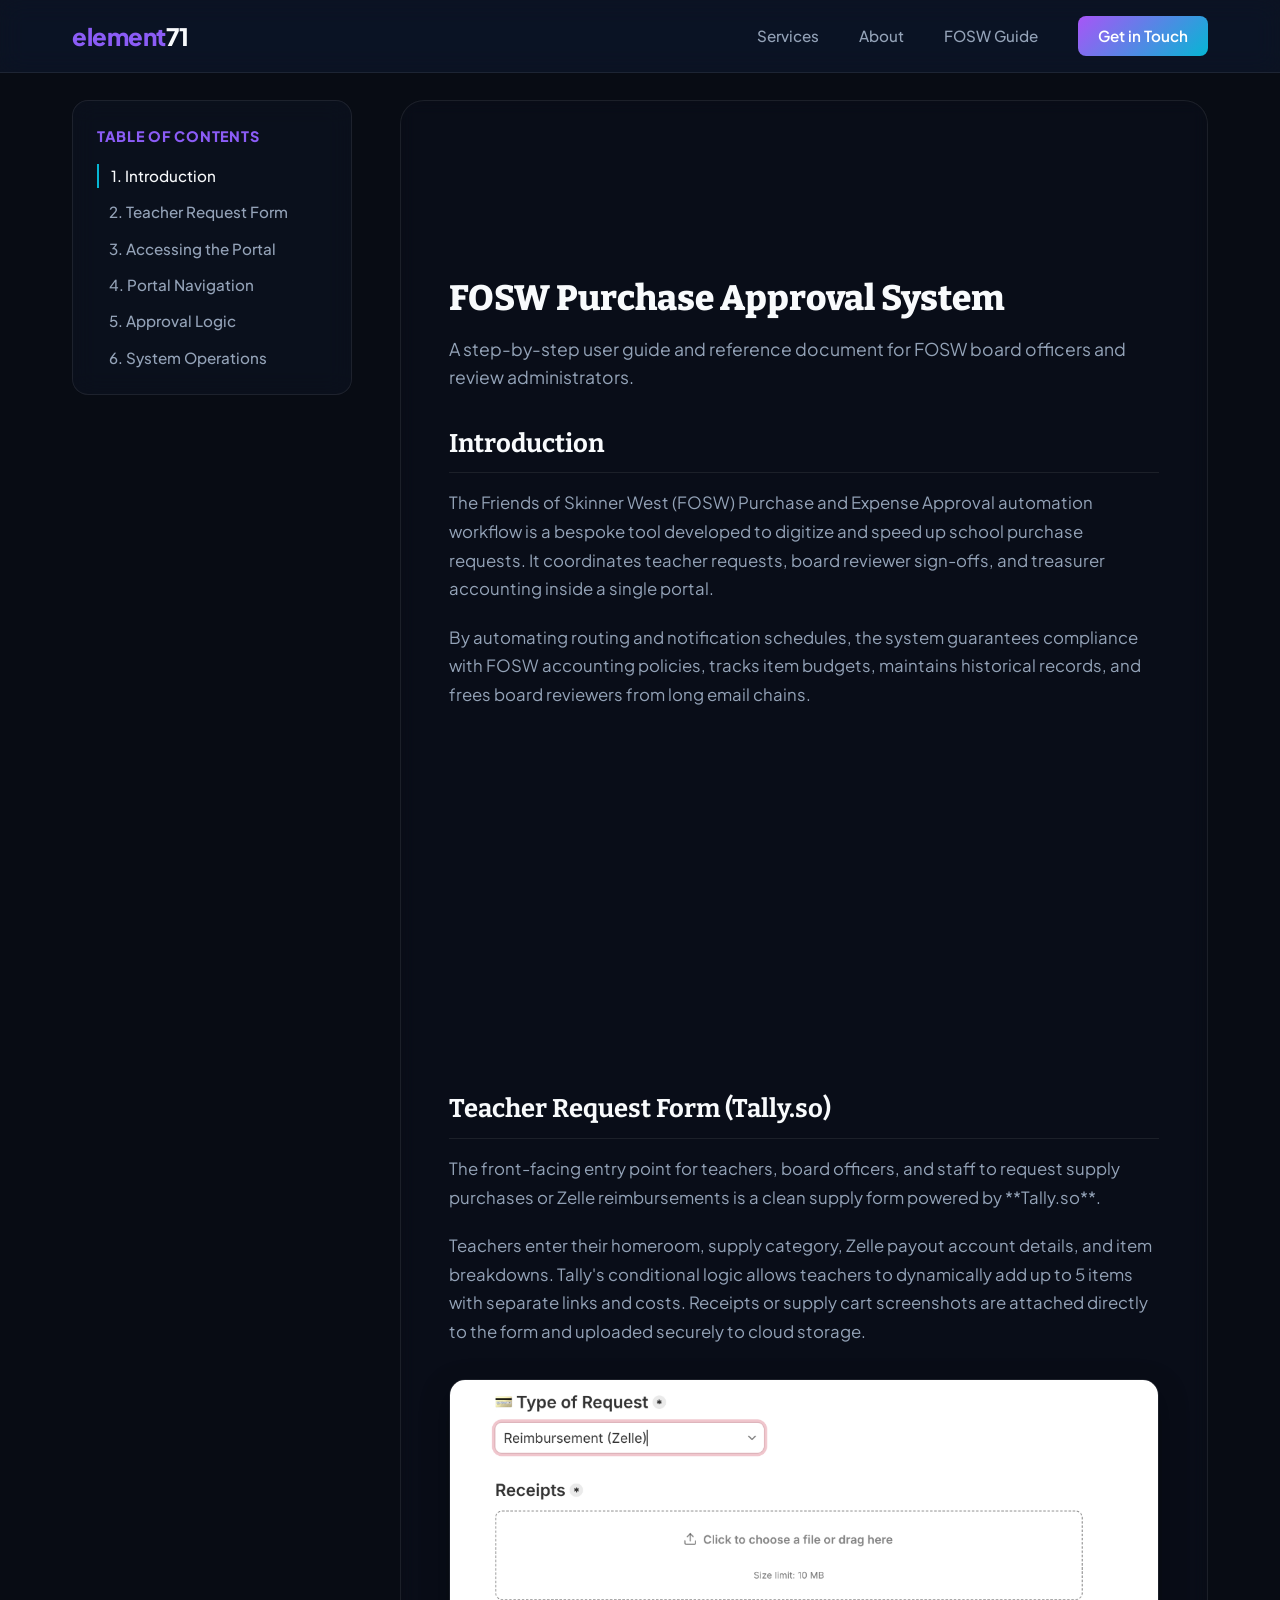
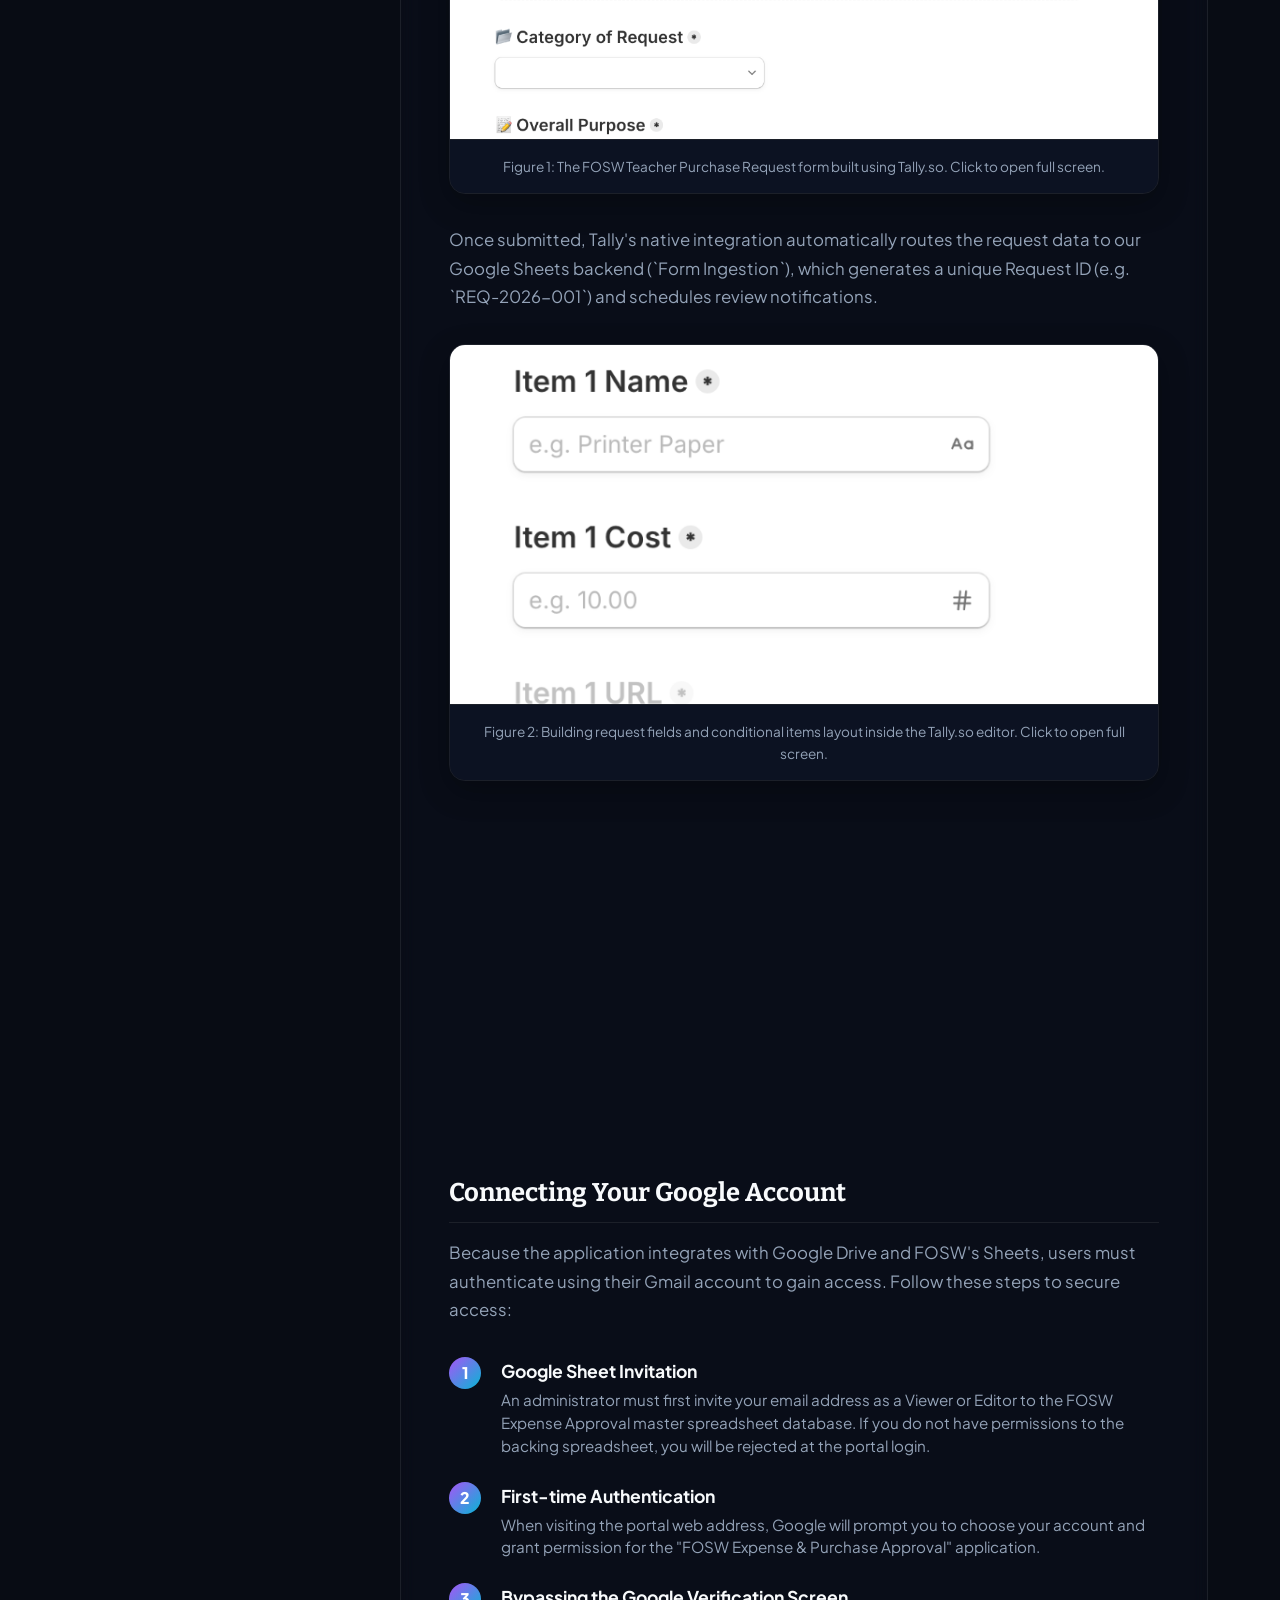
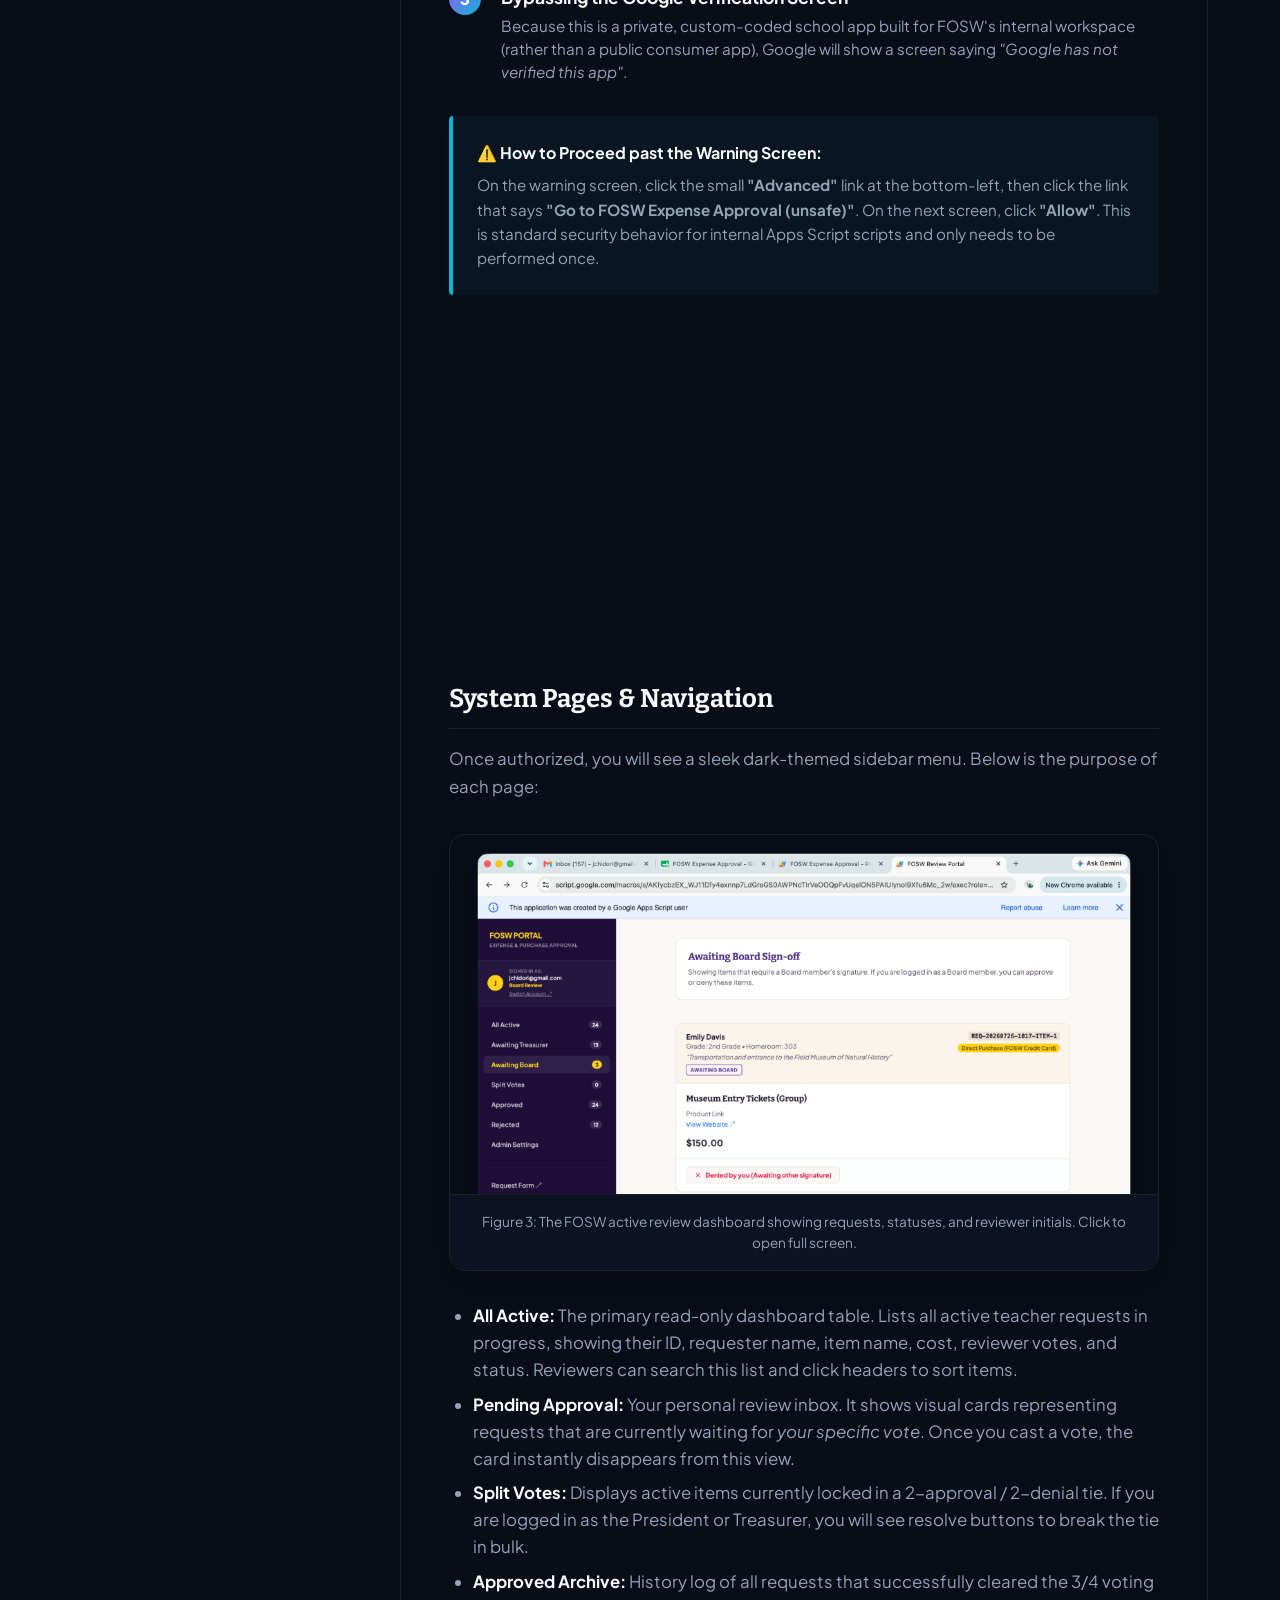
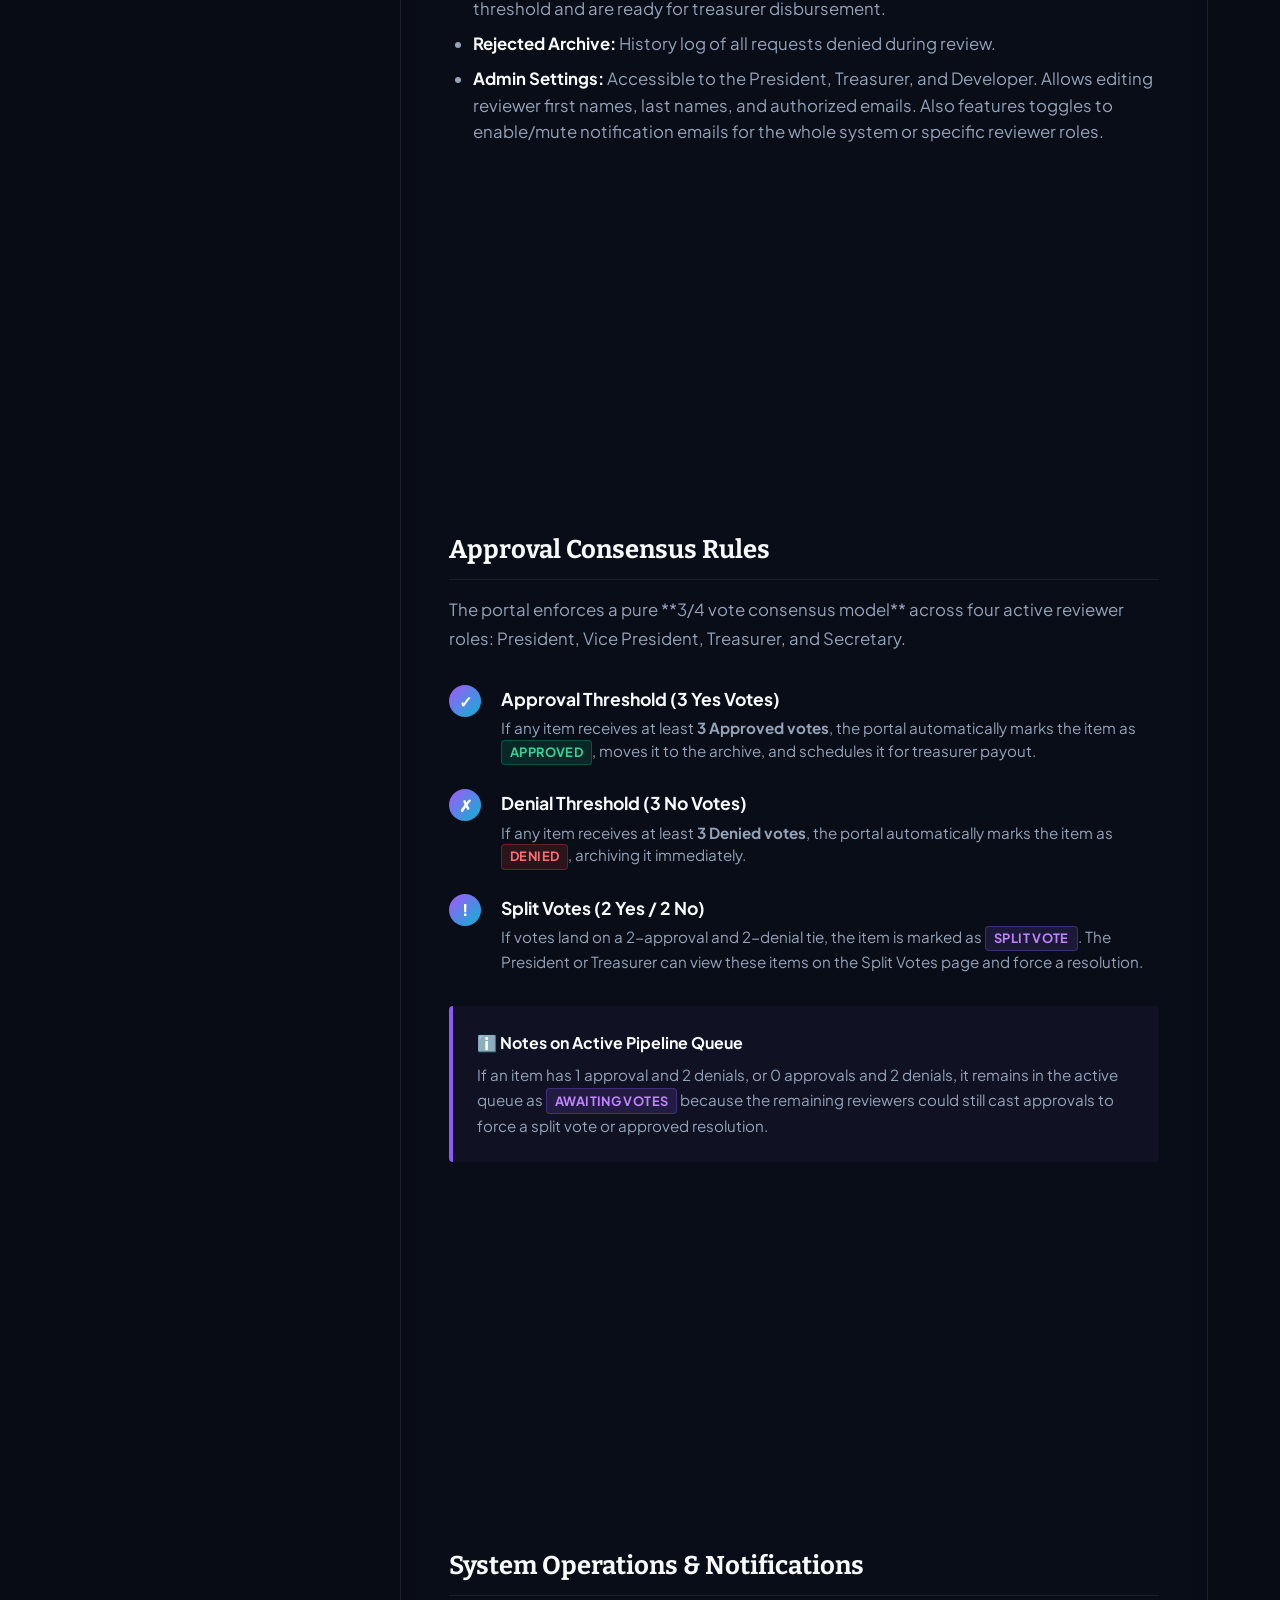
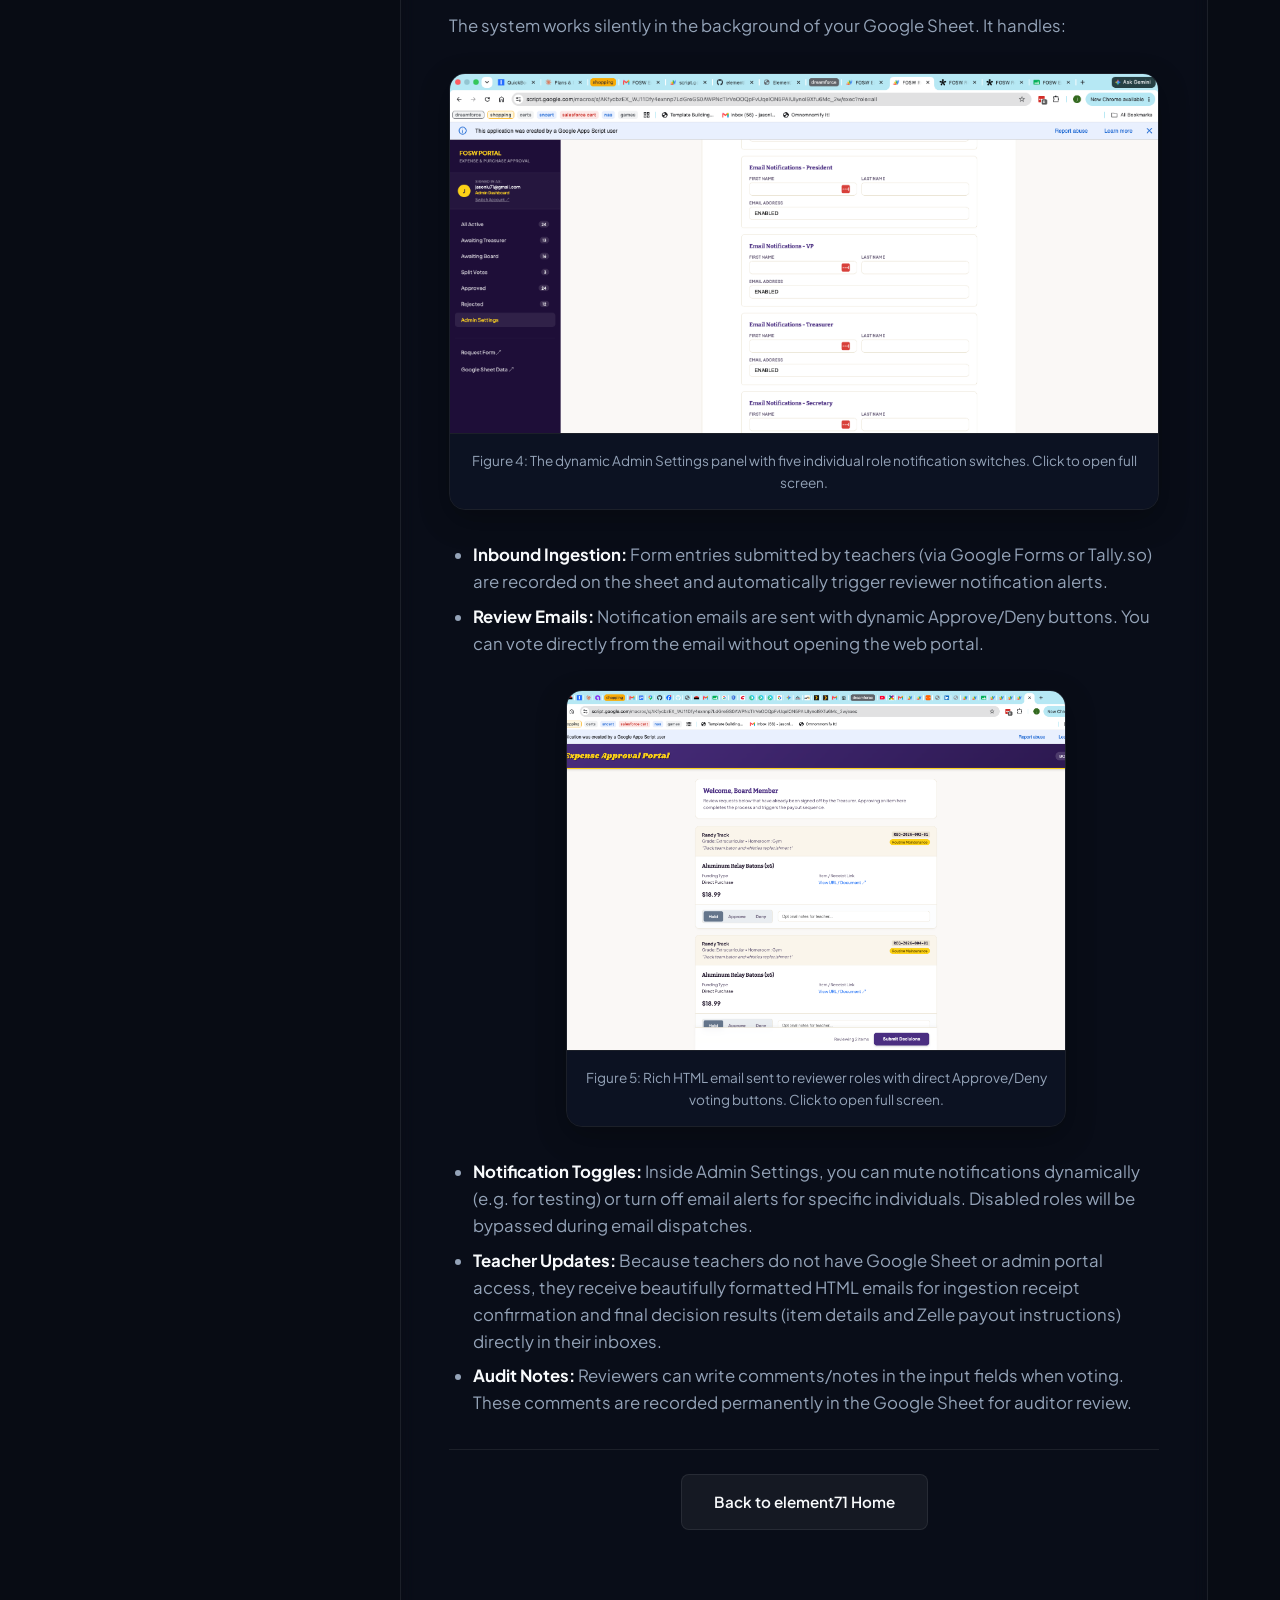
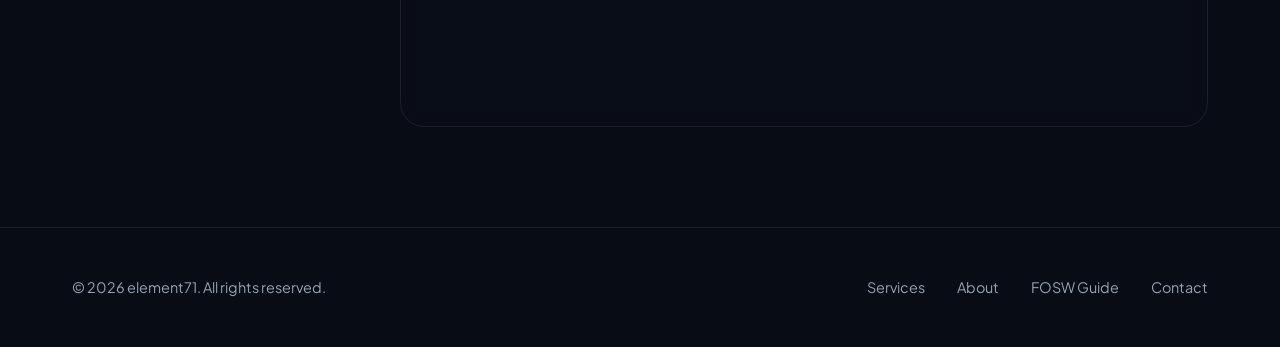
==== commit 57d07fc2: "Update guide to document teacher HTML emails" ====
--- a/fosw-guide.html
+++ b/fosw-guide.html
@@ -489,6 +489,7 @@
                             </div>
                         </li>
                         <li><strong>Notification Toggles:</strong> Inside Admin Settings, you can mute notifications dynamically (e.g. for testing) or turn off email alerts for specific individuals. Disabled roles will be bypassed during email dispatches.</li>
+                        <li><strong>Teacher Updates:</strong> Because teachers do not have Google Sheet or admin portal access, they receive beautifully formatted HTML emails for ingestion receipt confirmation and final decision results (item details and Zelle payout instructions) directly in their inboxes.</li>
                         <li><strong>Audit Notes:</strong> Reviewers can write comments/notes in the input fields when voting. These comments are recorded permanently in the Google Sheet for auditor review.</li>
                     </ul>
                     
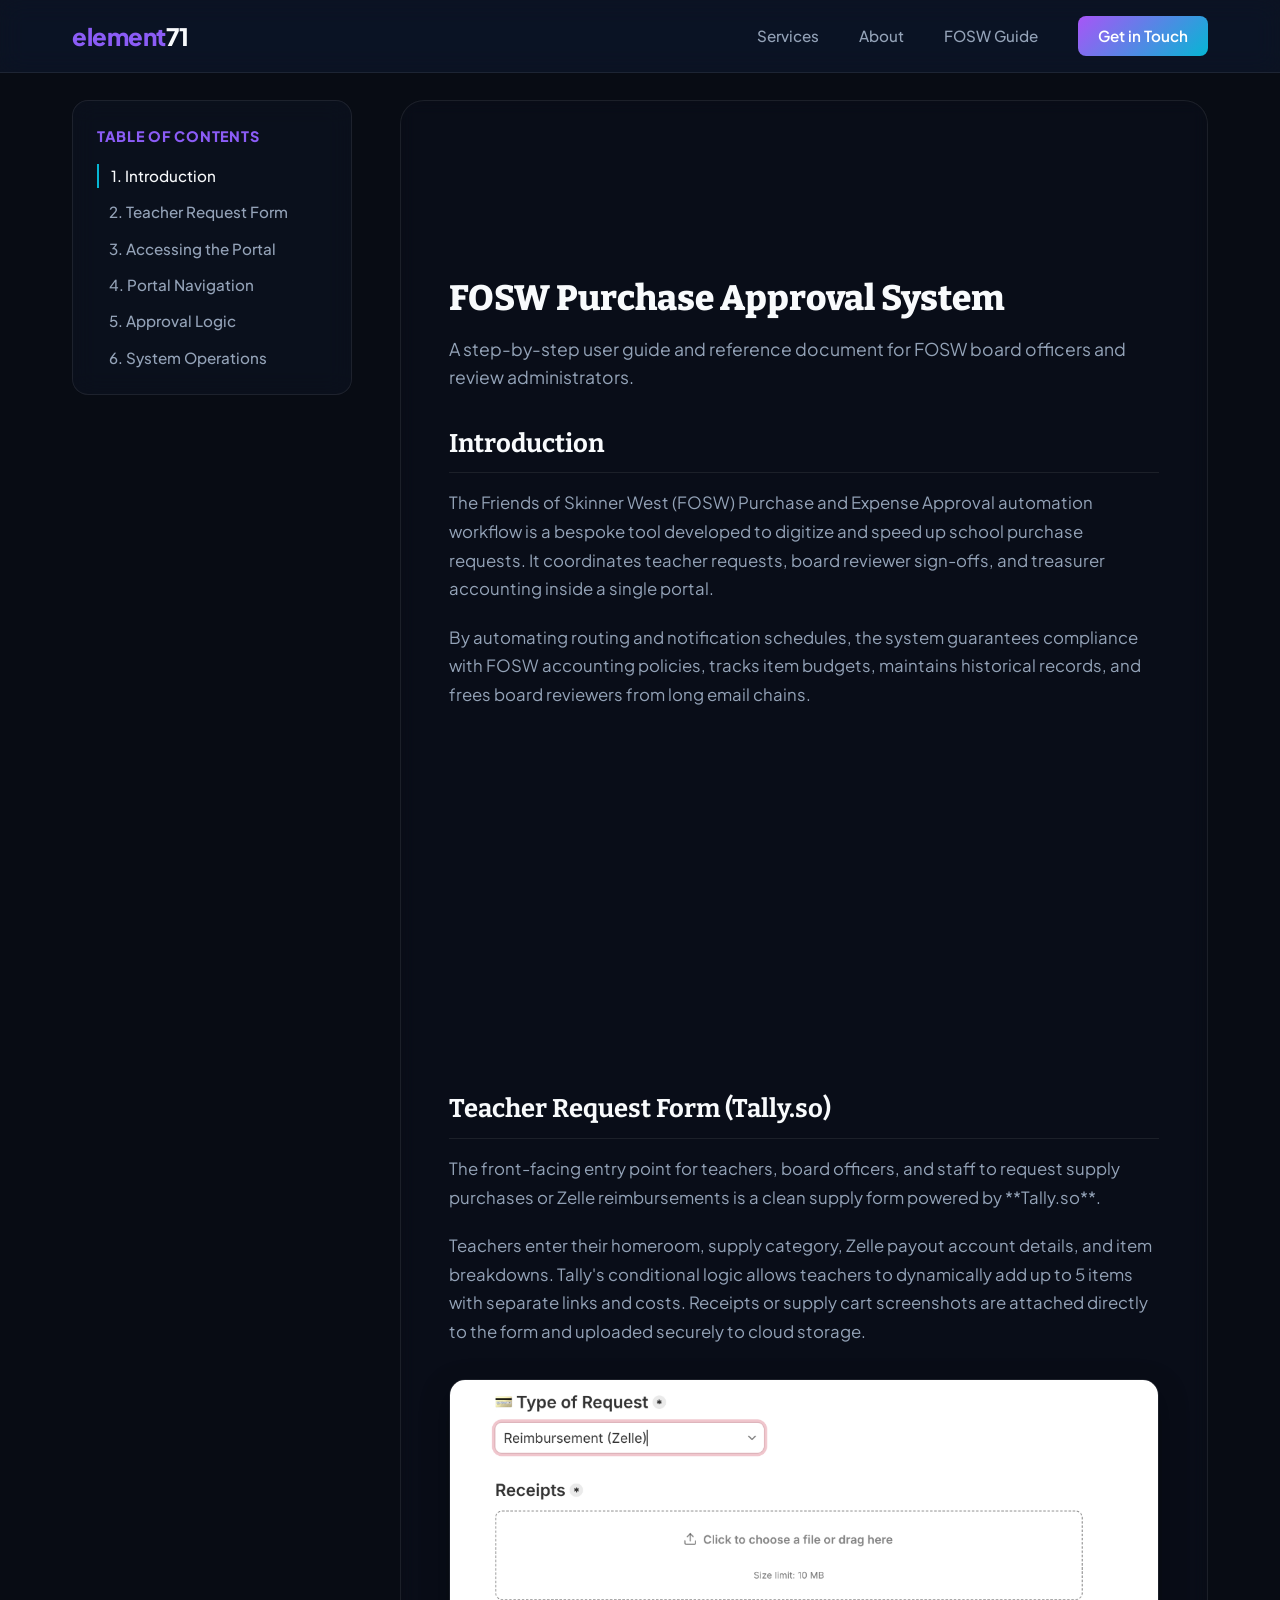
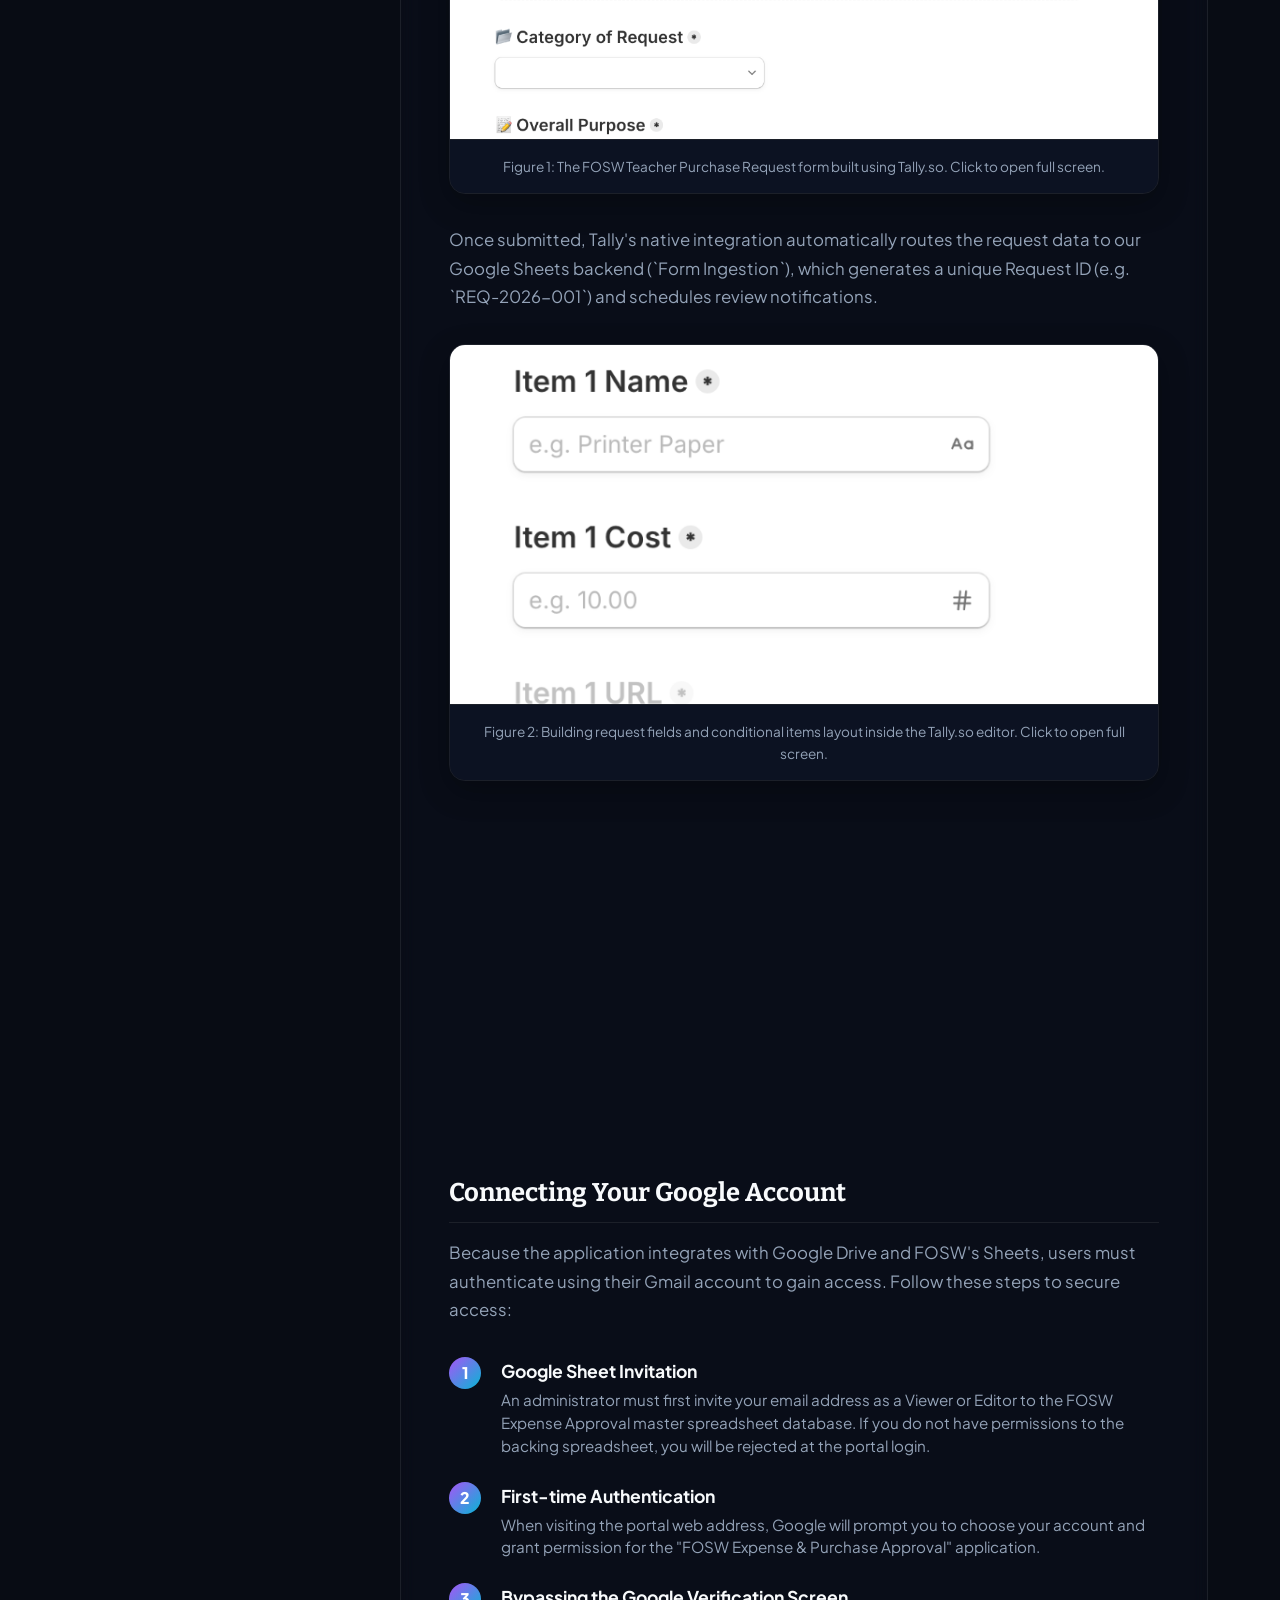
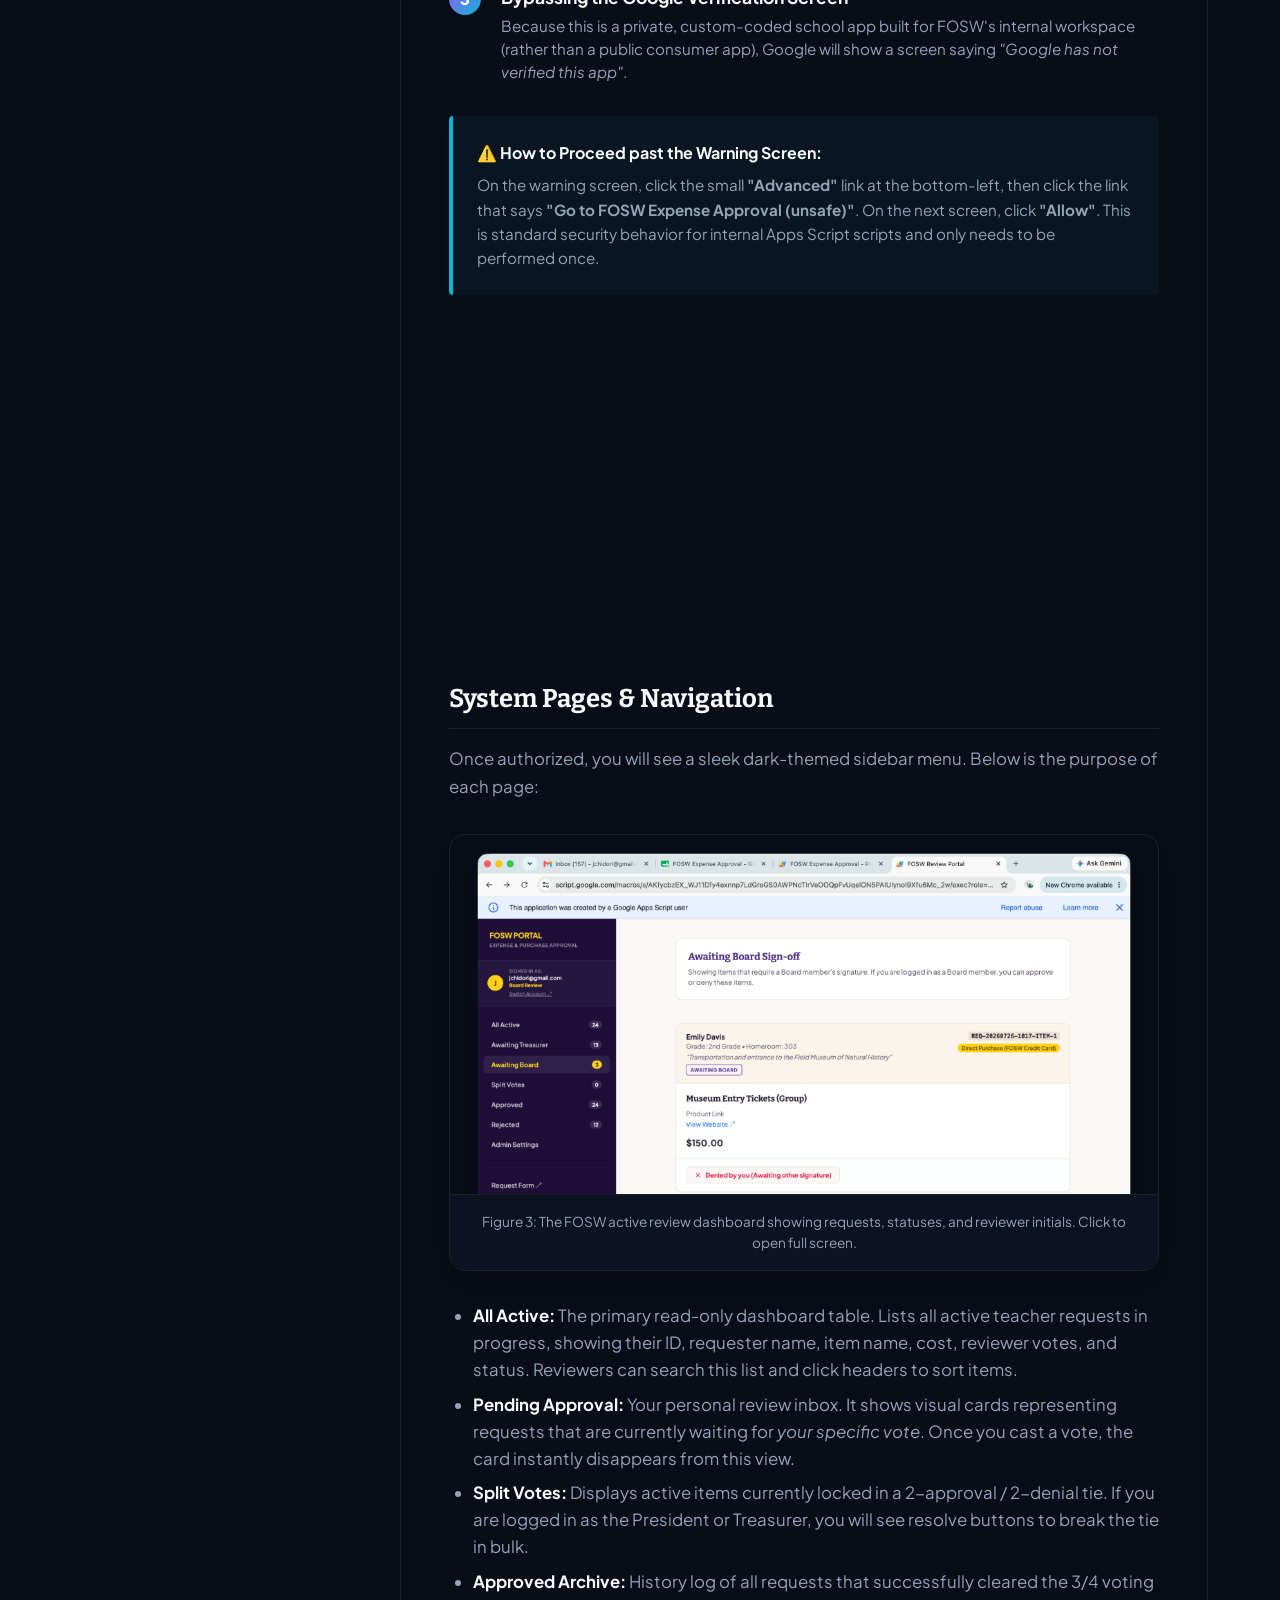
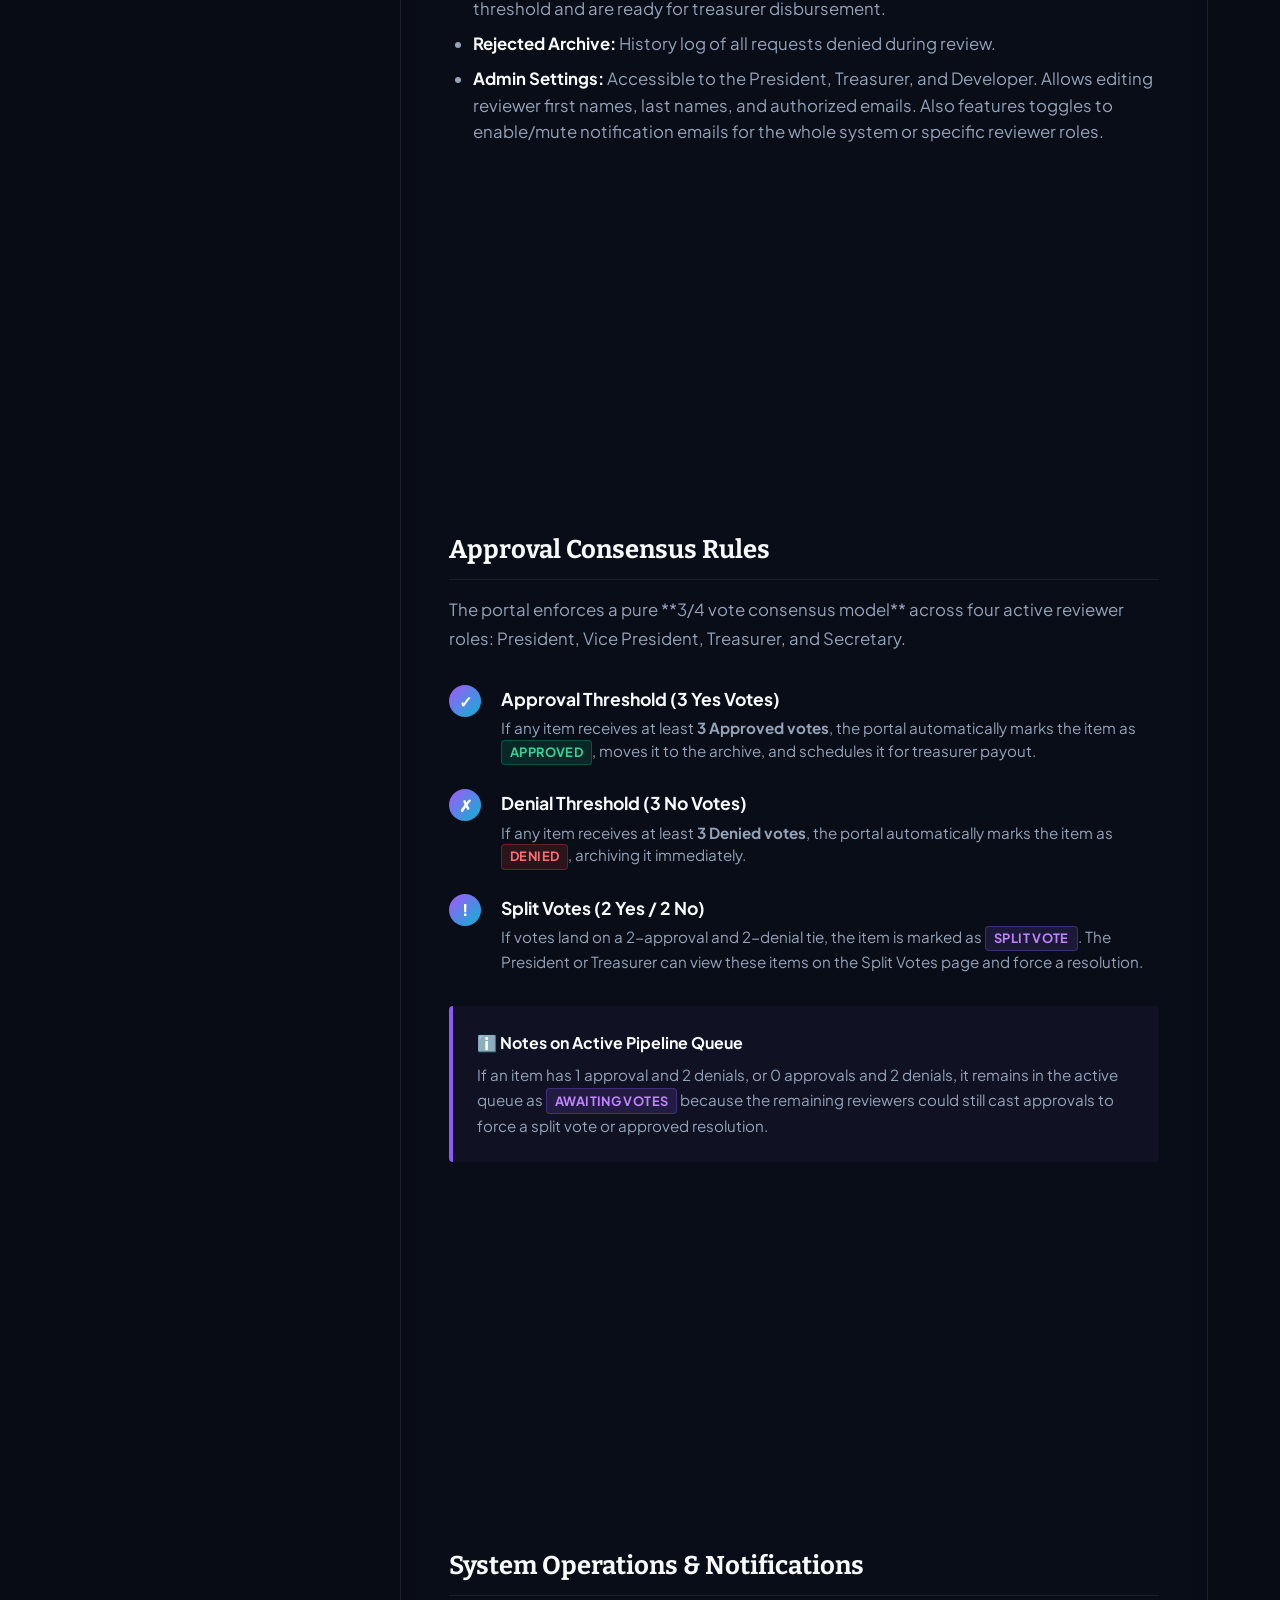
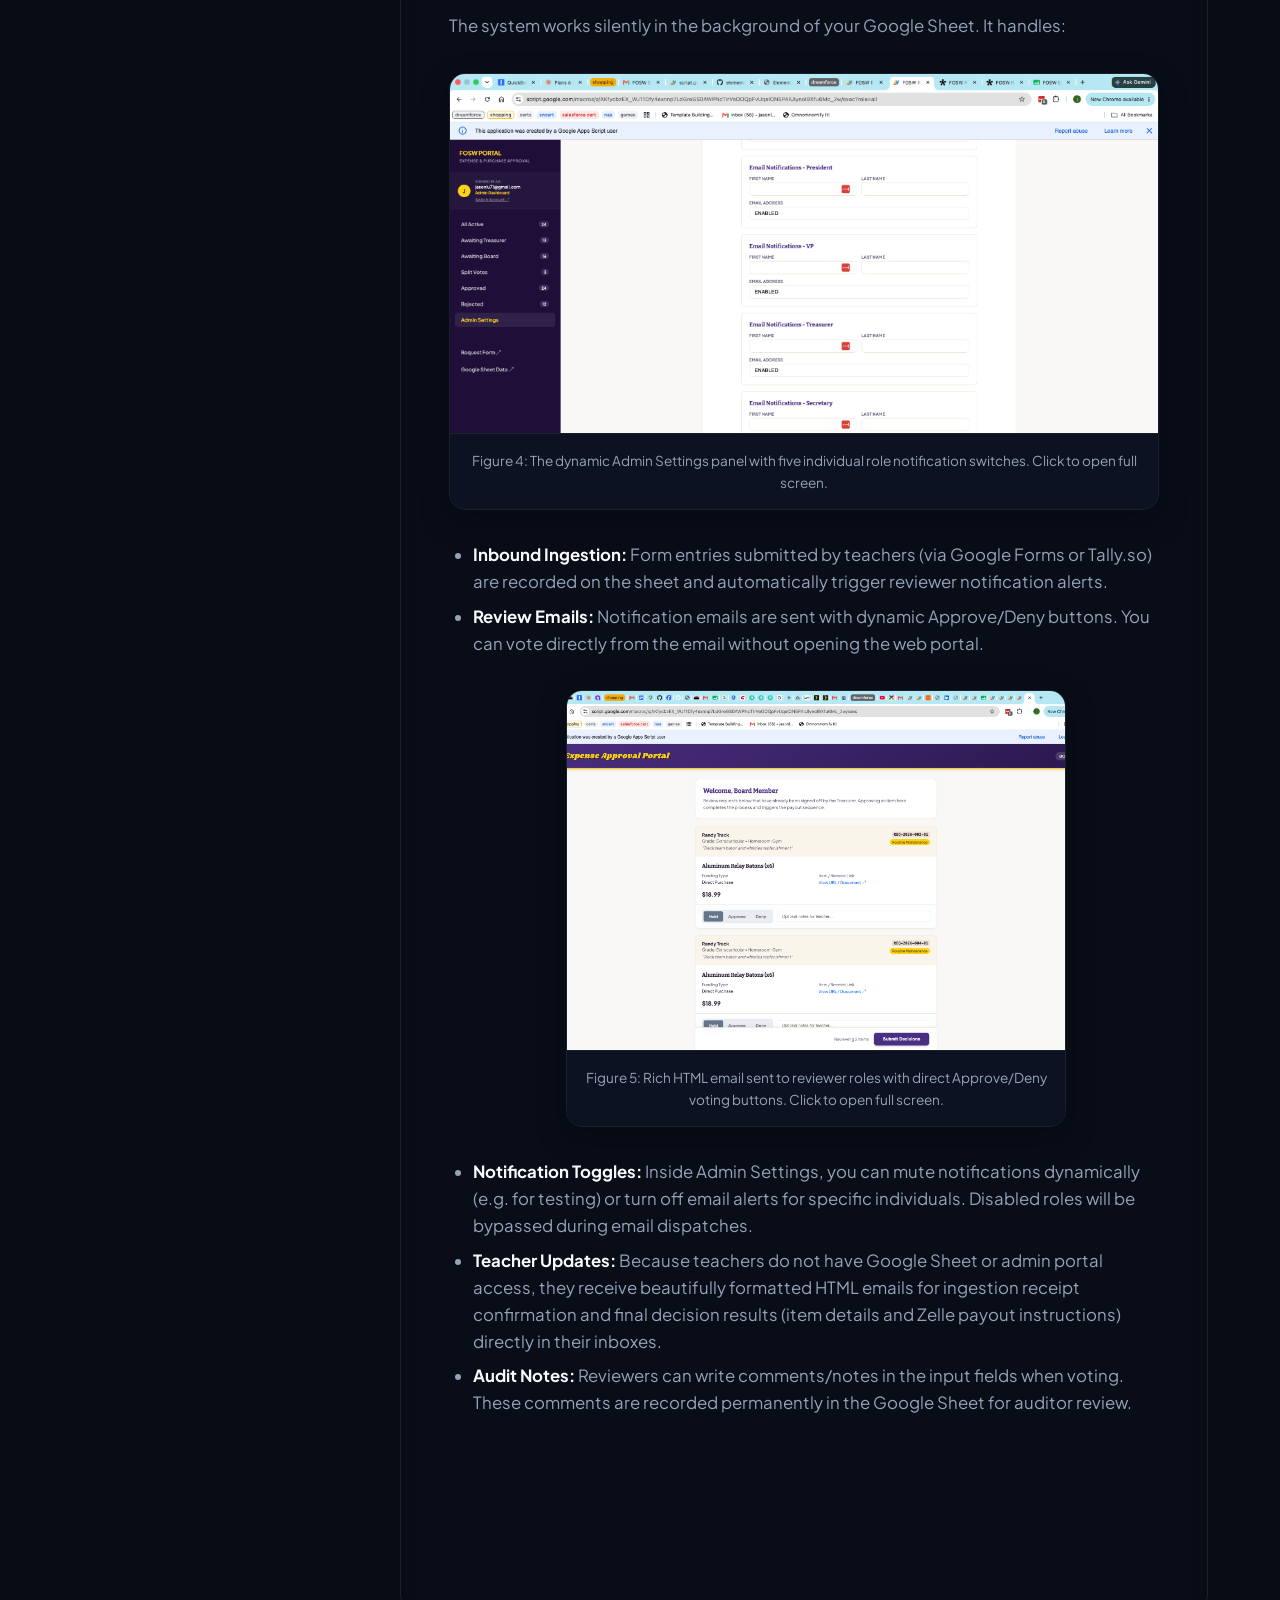
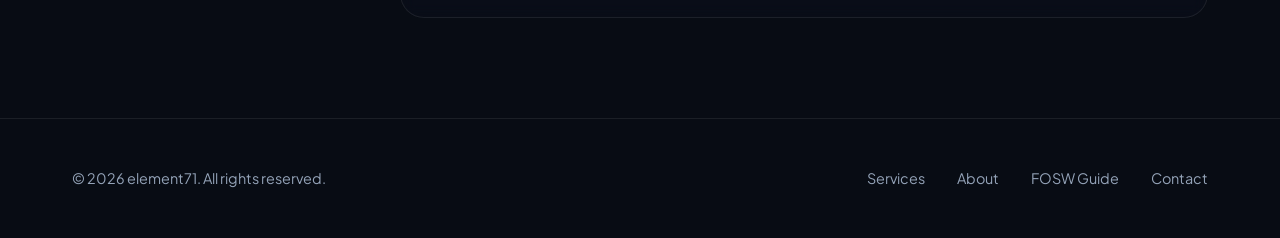
==== commit 5a1f4b7a: "Remove back to home button from guide bottom" ====
--- a/fosw-guide.html
+++ b/fosw-guide.html
@@ -492,10 +492,6 @@
                         <li><strong>Teacher Updates:</strong> Because teachers do not have Google Sheet or admin portal access, they receive beautifully formatted HTML emails for ingestion receipt confirmation and final decision results (item details and Zelle payout instructions) directly in their inboxes.</li>
                         <li><strong>Audit Notes:</strong> Reviewers can write comments/notes in the input fields when voting. These comments are recorded permanently in the Google Sheet for auditor review.</li>
                     </ul>
-                    
-                    <p class="guide-text" style="margin-top: 2rem; border-top: 1px solid var(--color-border); padding-top: 1.5rem; text-align: center;">
-                        <a href="index.html" class="btn btn-secondary">Back to element71 Home</a>
-                    </p>
                 </section>
 
             </article>
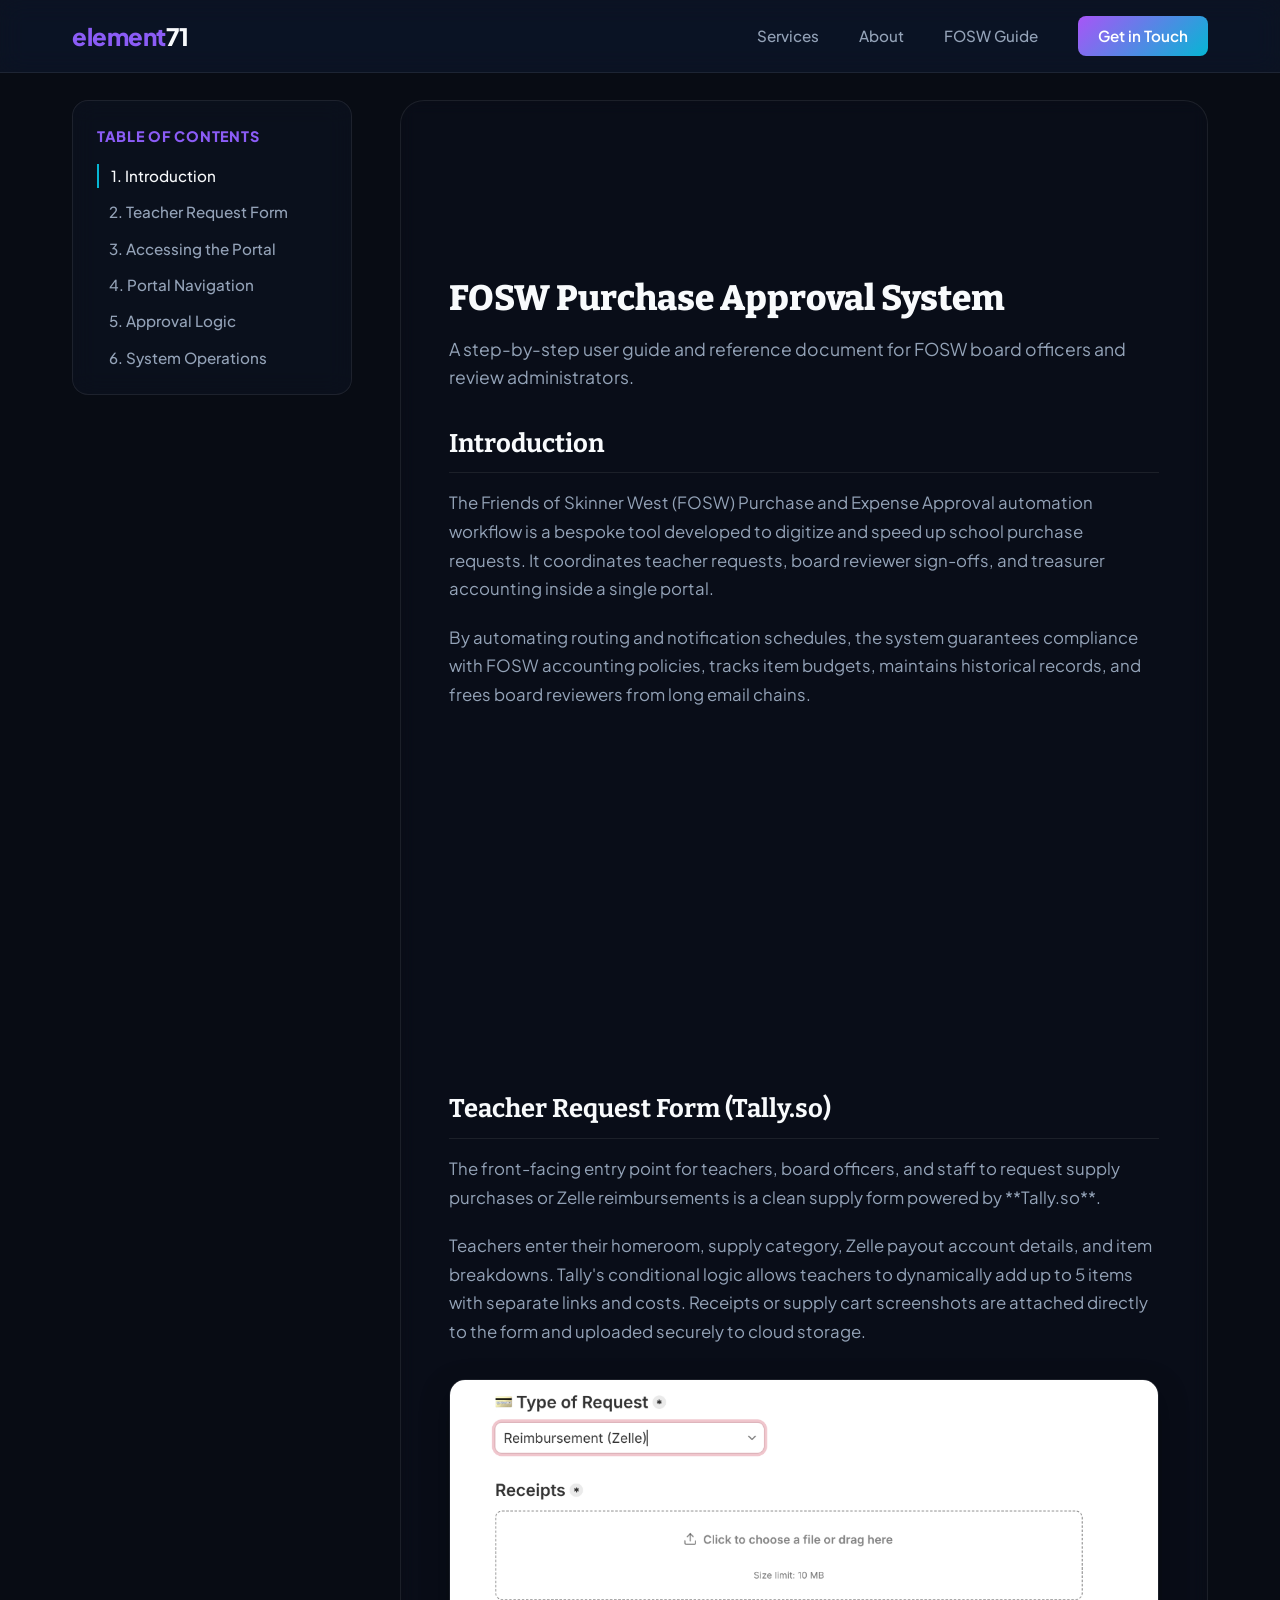
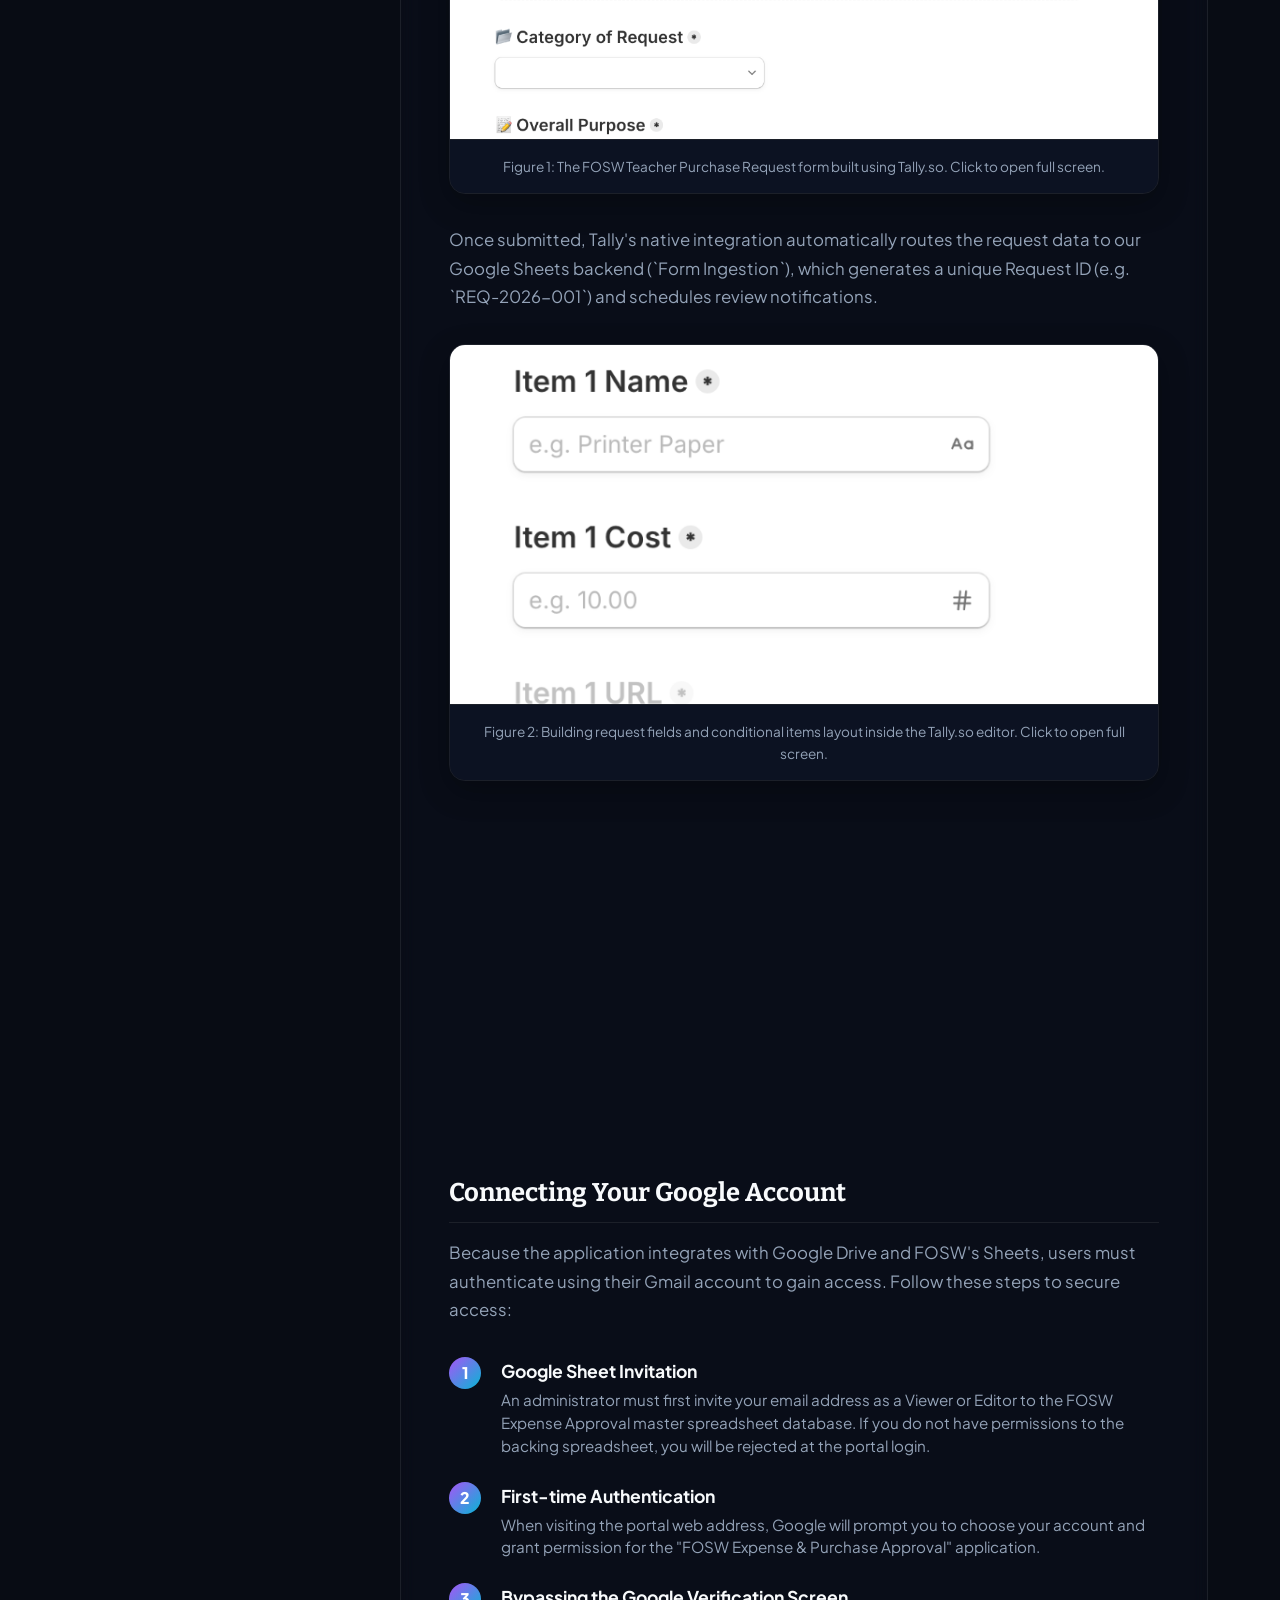
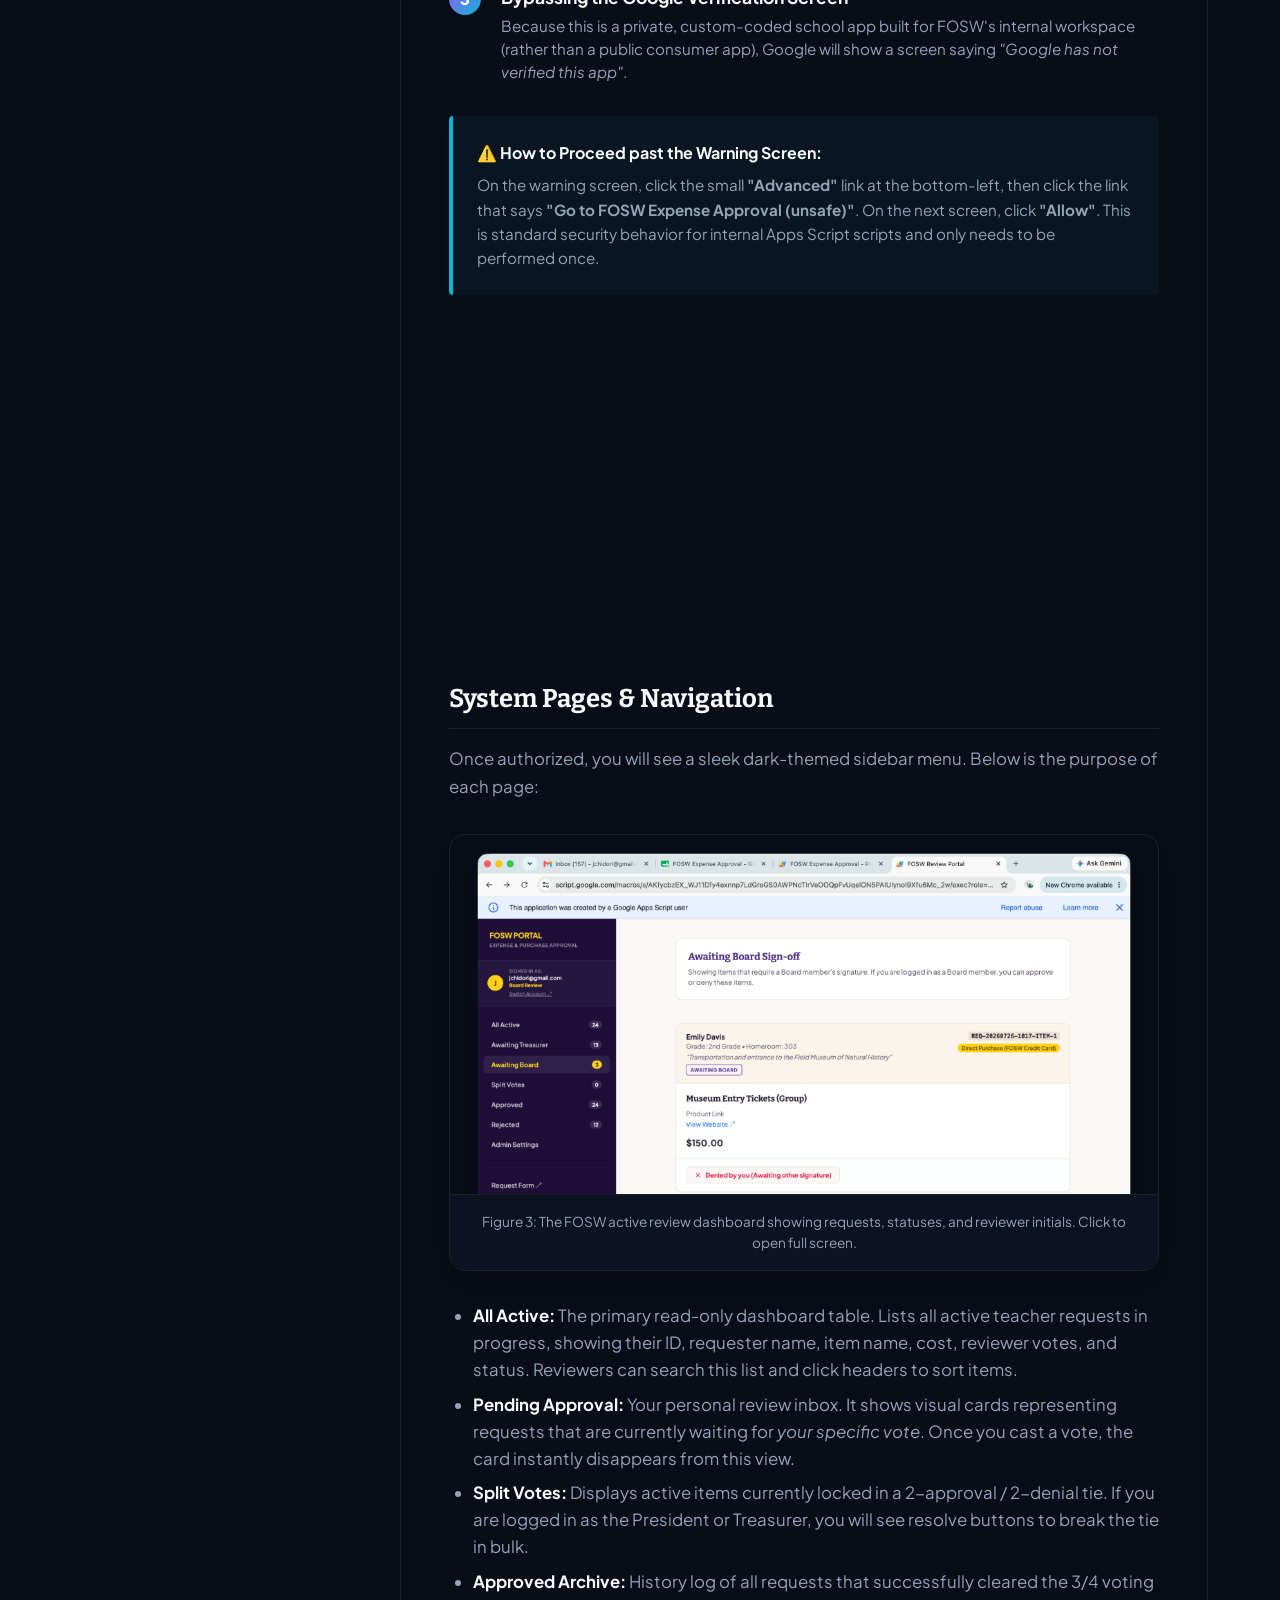
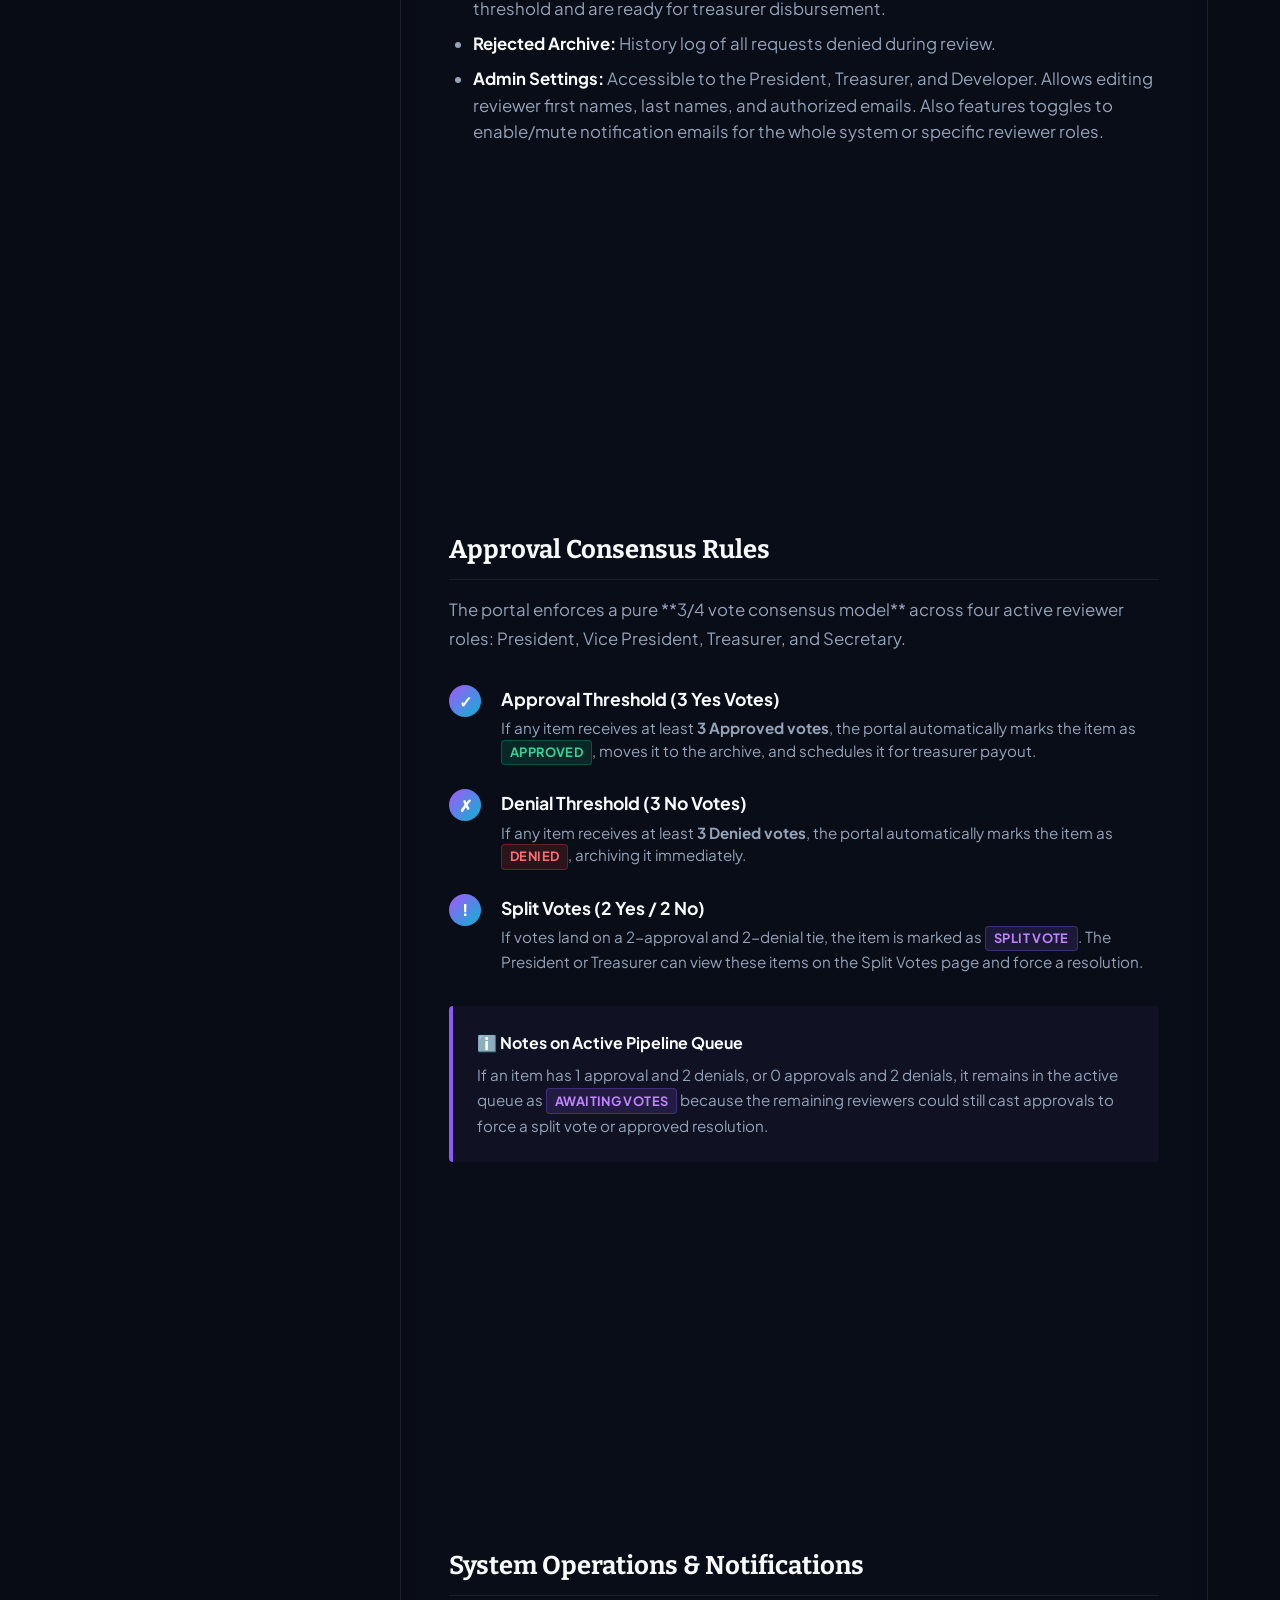
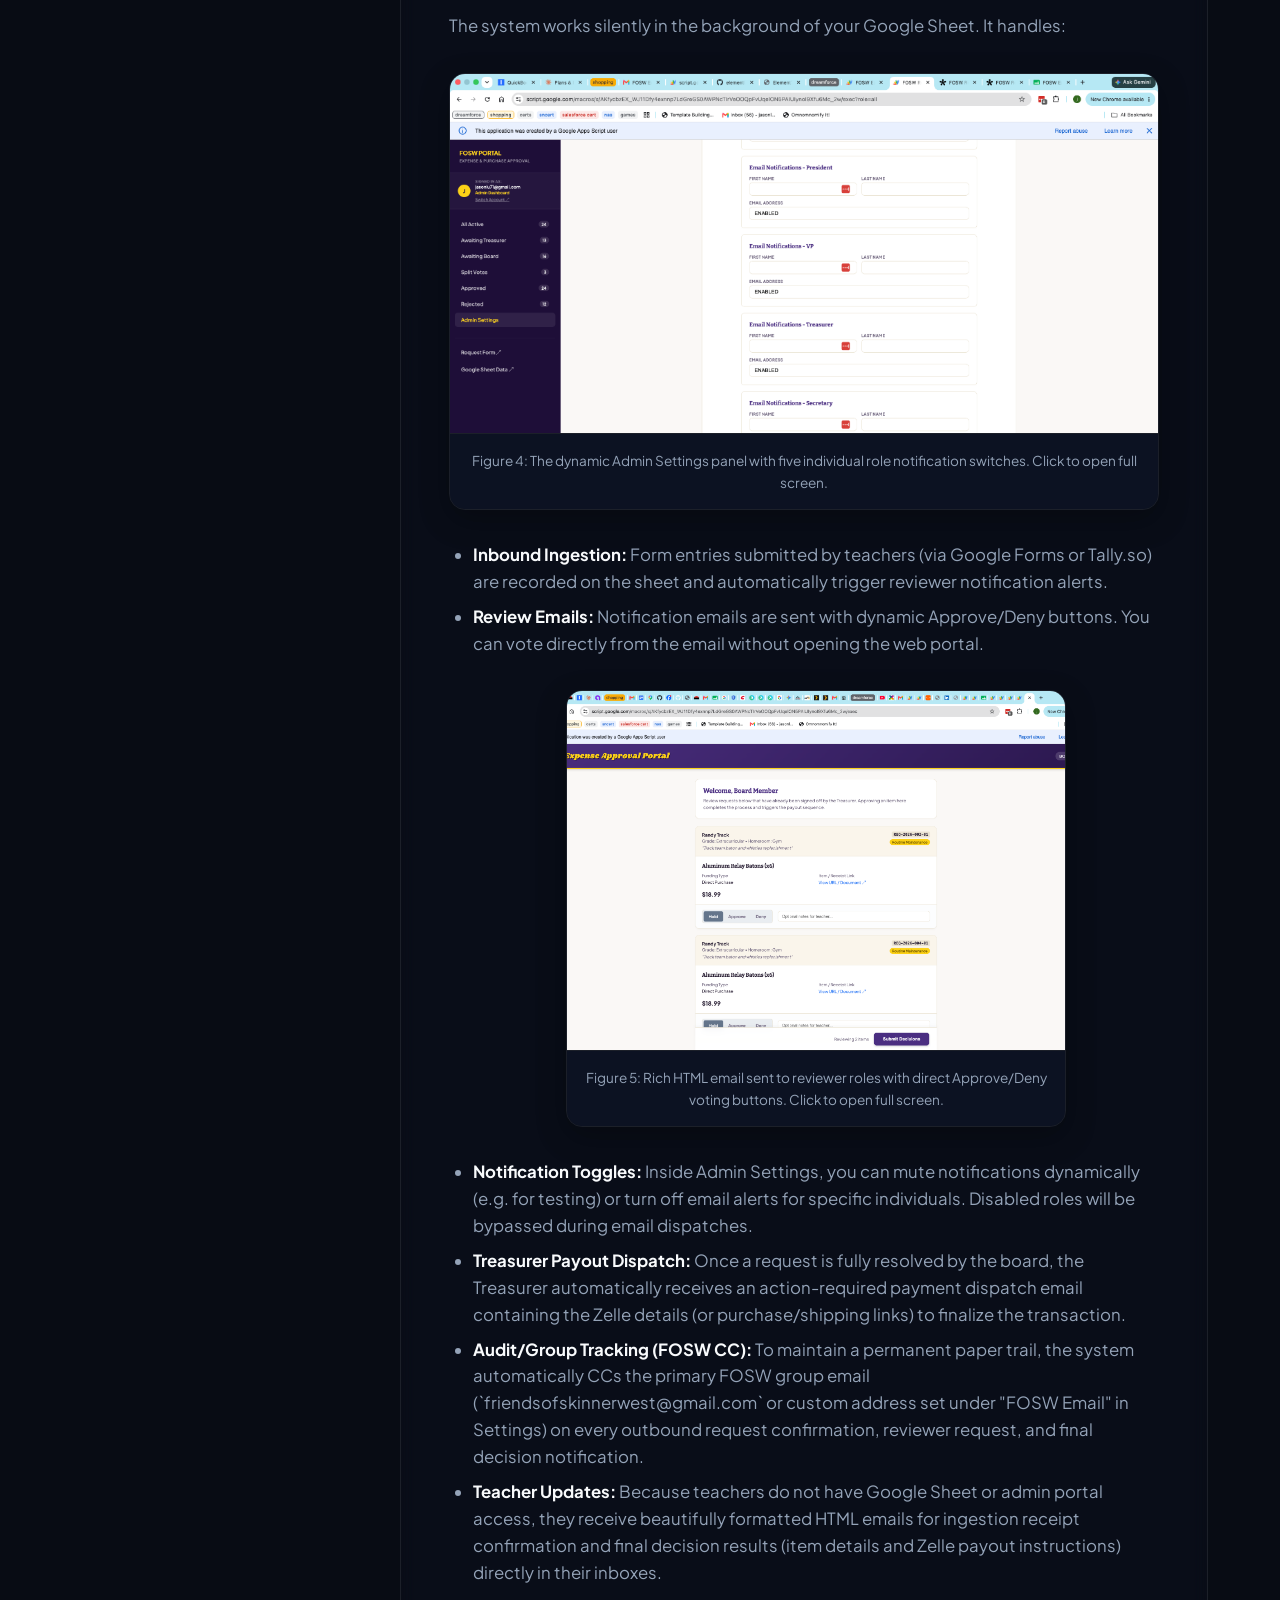
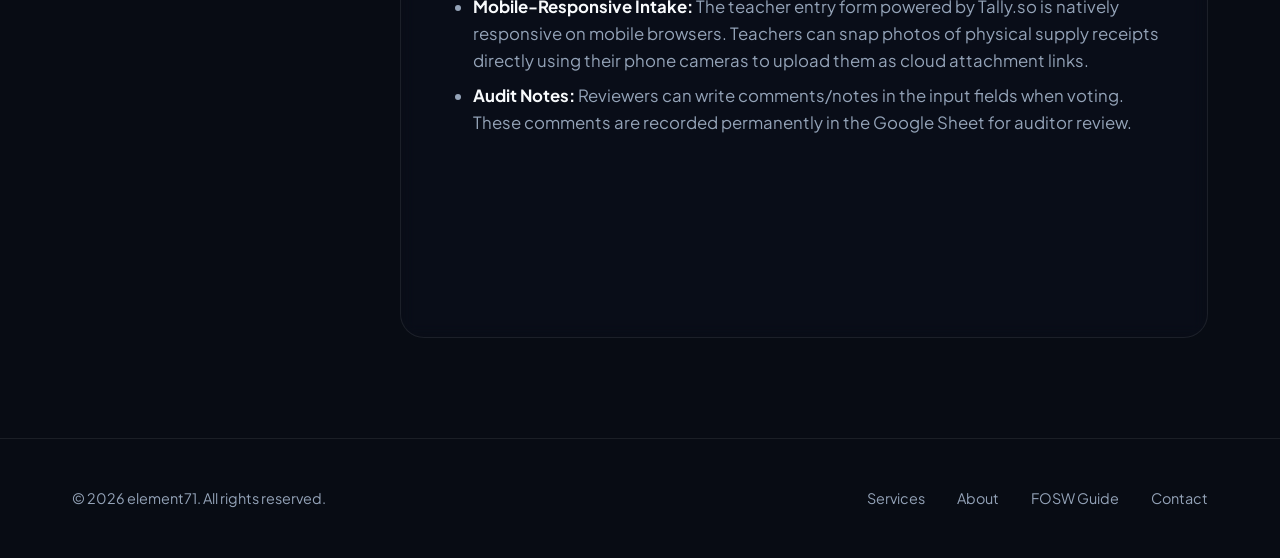
==== commit 00312533: "Update guide with Treasurer dispatches, FOSW CC, and Mobile responsive receipt details" ====
--- a/fosw-guide.html
+++ b/fosw-guide.html
@@ -489,7 +489,10 @@
                             </div>
                         </li>
                         <li><strong>Notification Toggles:</strong> Inside Admin Settings, you can mute notifications dynamically (e.g. for testing) or turn off email alerts for specific individuals. Disabled roles will be bypassed during email dispatches.</li>
+                        <li><strong>Treasurer Payout Dispatch:</strong> Once a request is fully resolved by the board, the Treasurer automatically receives an action-required payment dispatch email containing the Zelle details (or purchase/shipping links) to finalize the transaction.</li>
+                        <li><strong>Audit/Group Tracking (FOSW CC):</strong> To maintain a permanent paper trail, the system automatically CCs the primary FOSW group email (`friendsofskinnerwest@gmail.com` or custom address set under "FOSW Email" in Settings) on every outbound request confirmation, reviewer request, and final decision notification.</li>
                         <li><strong>Teacher Updates:</strong> Because teachers do not have Google Sheet or admin portal access, they receive beautifully formatted HTML emails for ingestion receipt confirmation and final decision results (item details and Zelle payout instructions) directly in their inboxes.</li>
+                        <li><strong>Mobile-Responsive Intake:</strong> The teacher entry form powered by Tally.so is natively responsive on mobile browsers. Teachers can snap photos of physical supply receipts directly using their phone cameras to upload them as cloud attachment links.</li>
                         <li><strong>Audit Notes:</strong> Reviewers can write comments/notes in the input fields when voting. These comments are recorded permanently in the Google Sheet for auditor review.</li>
                     </ul>
                 </section>
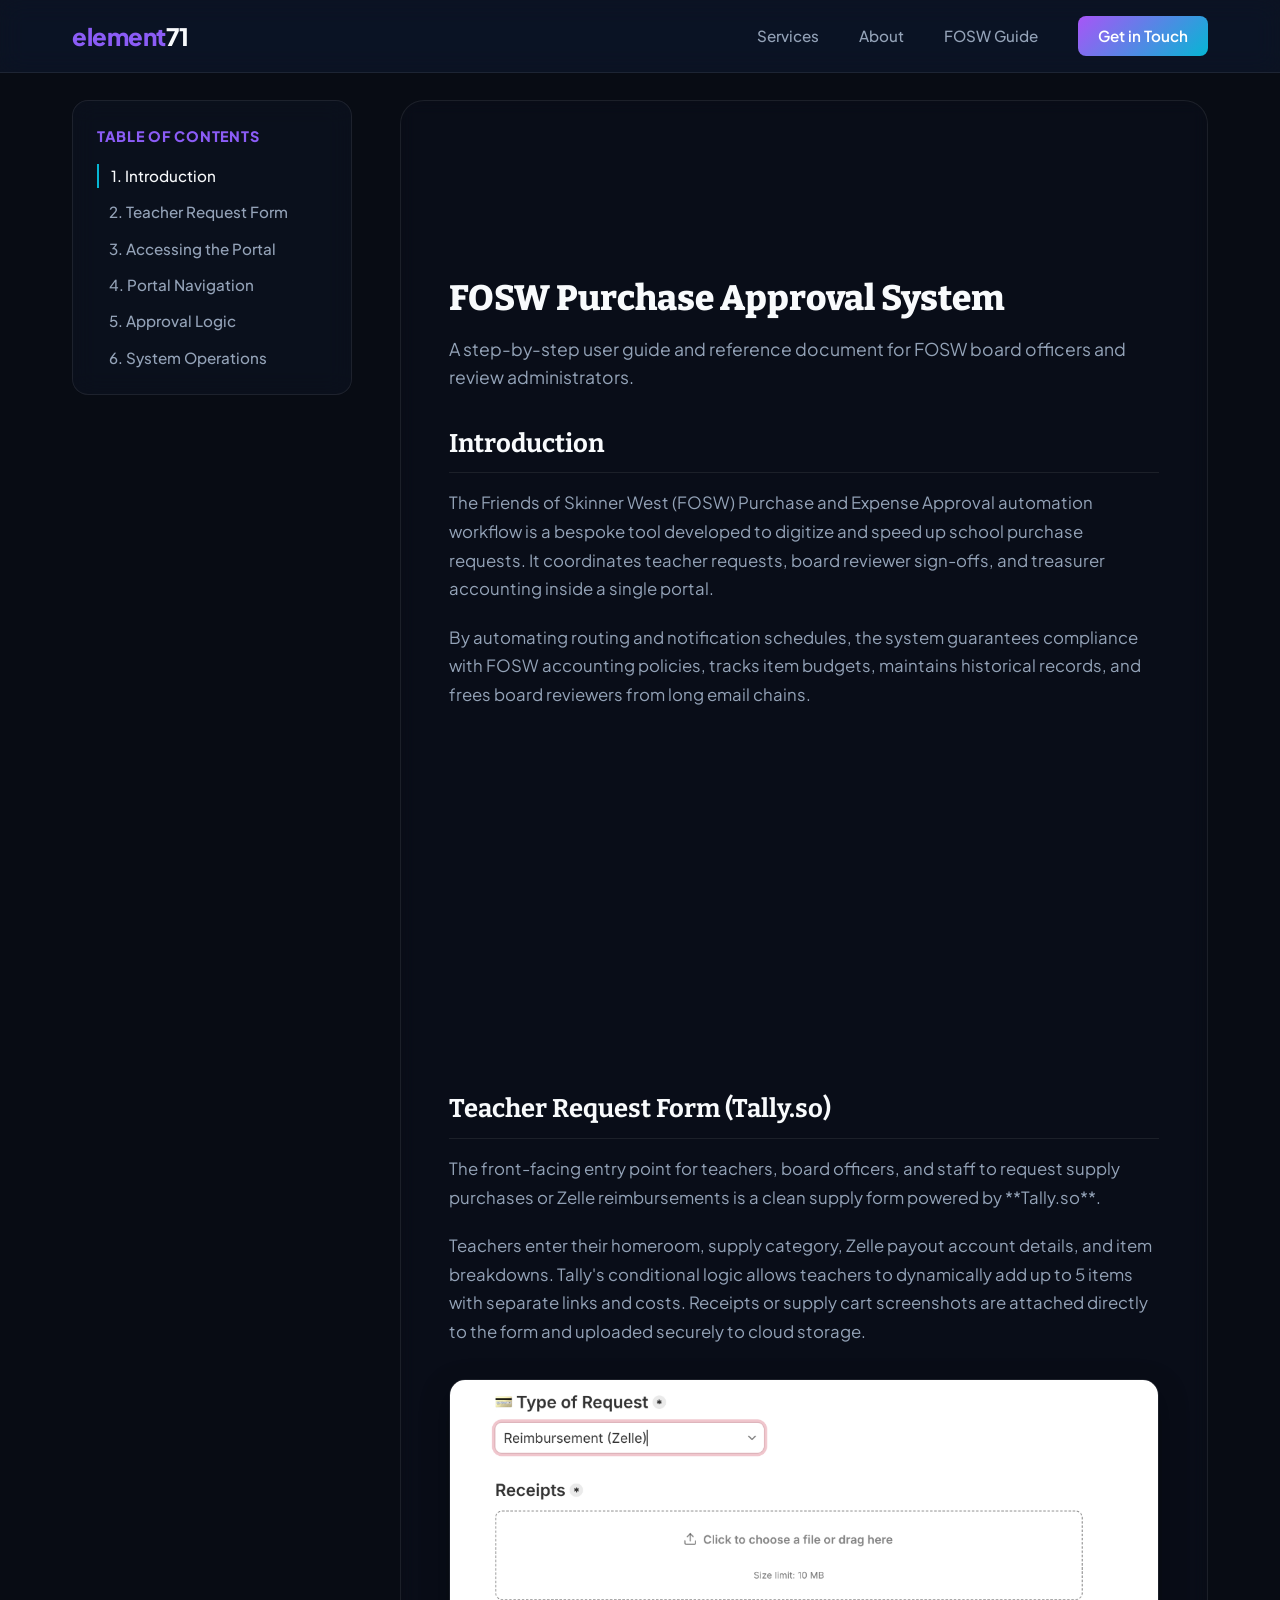
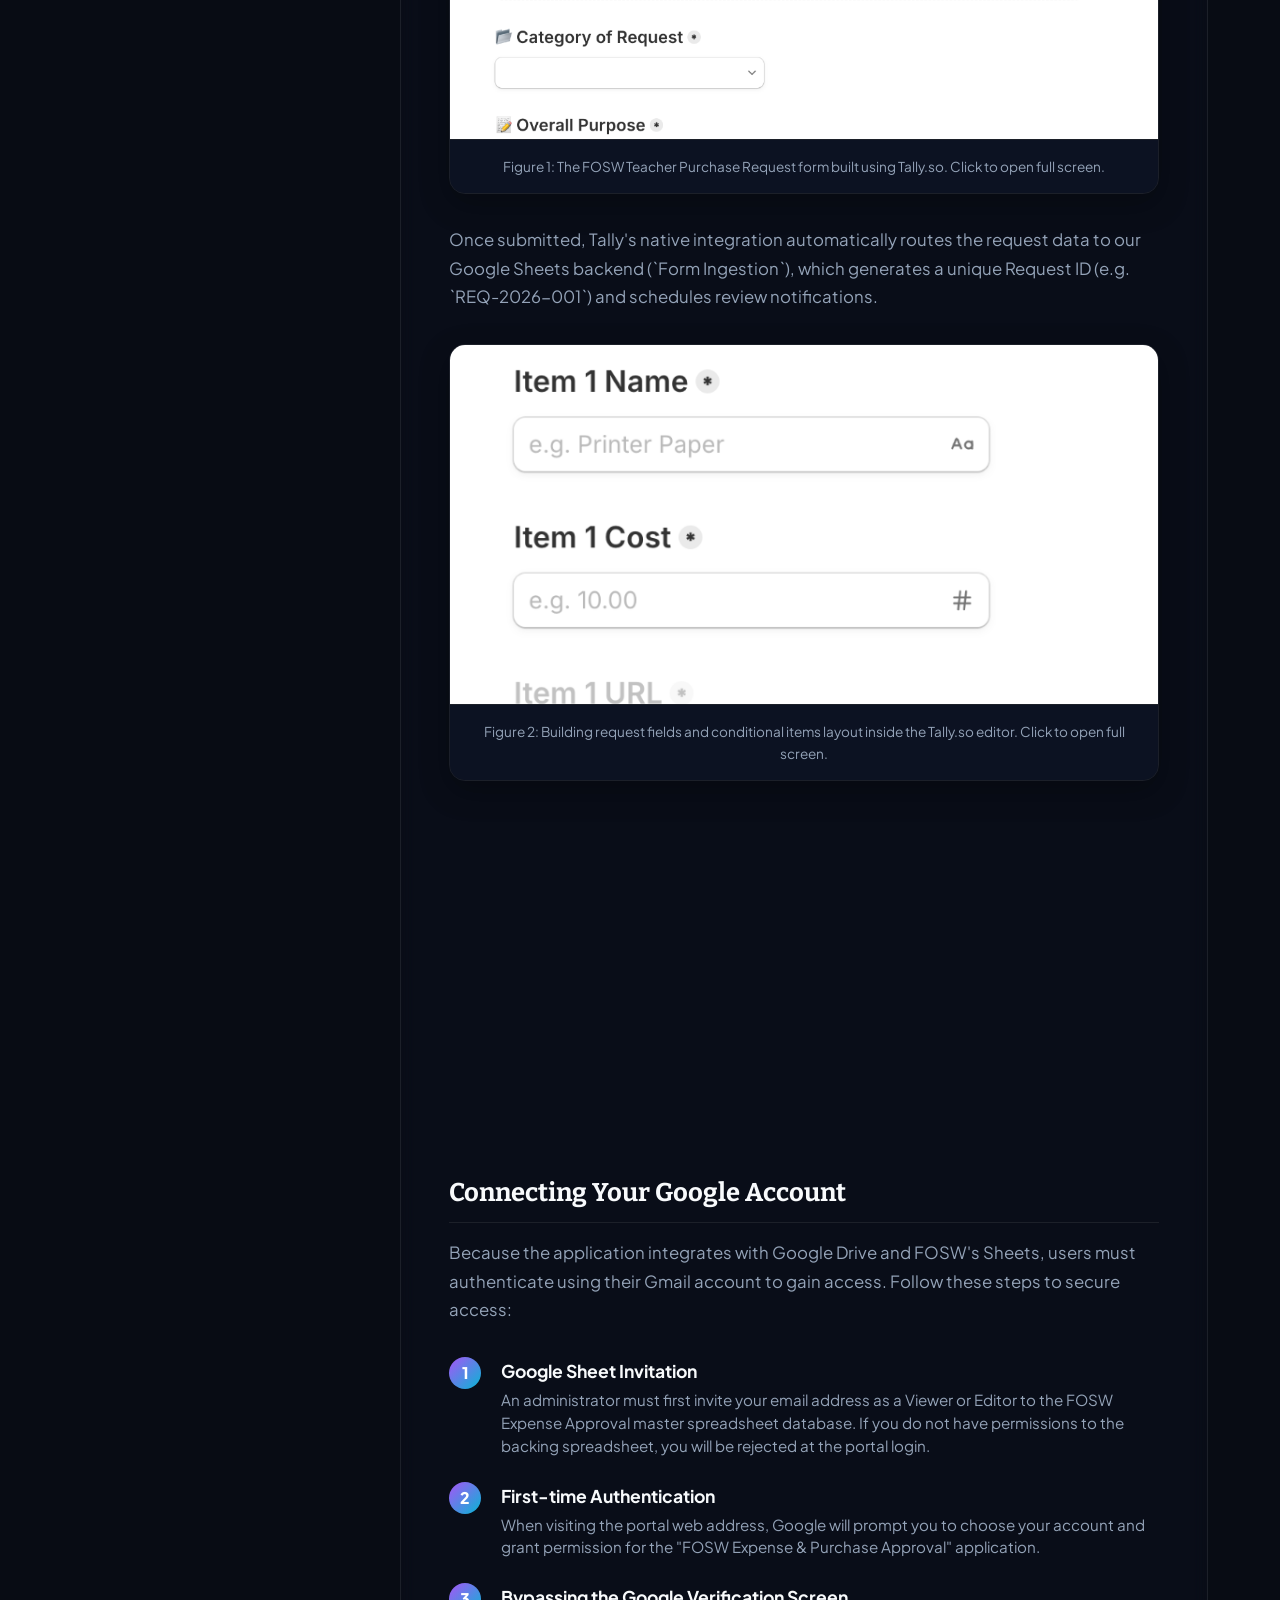
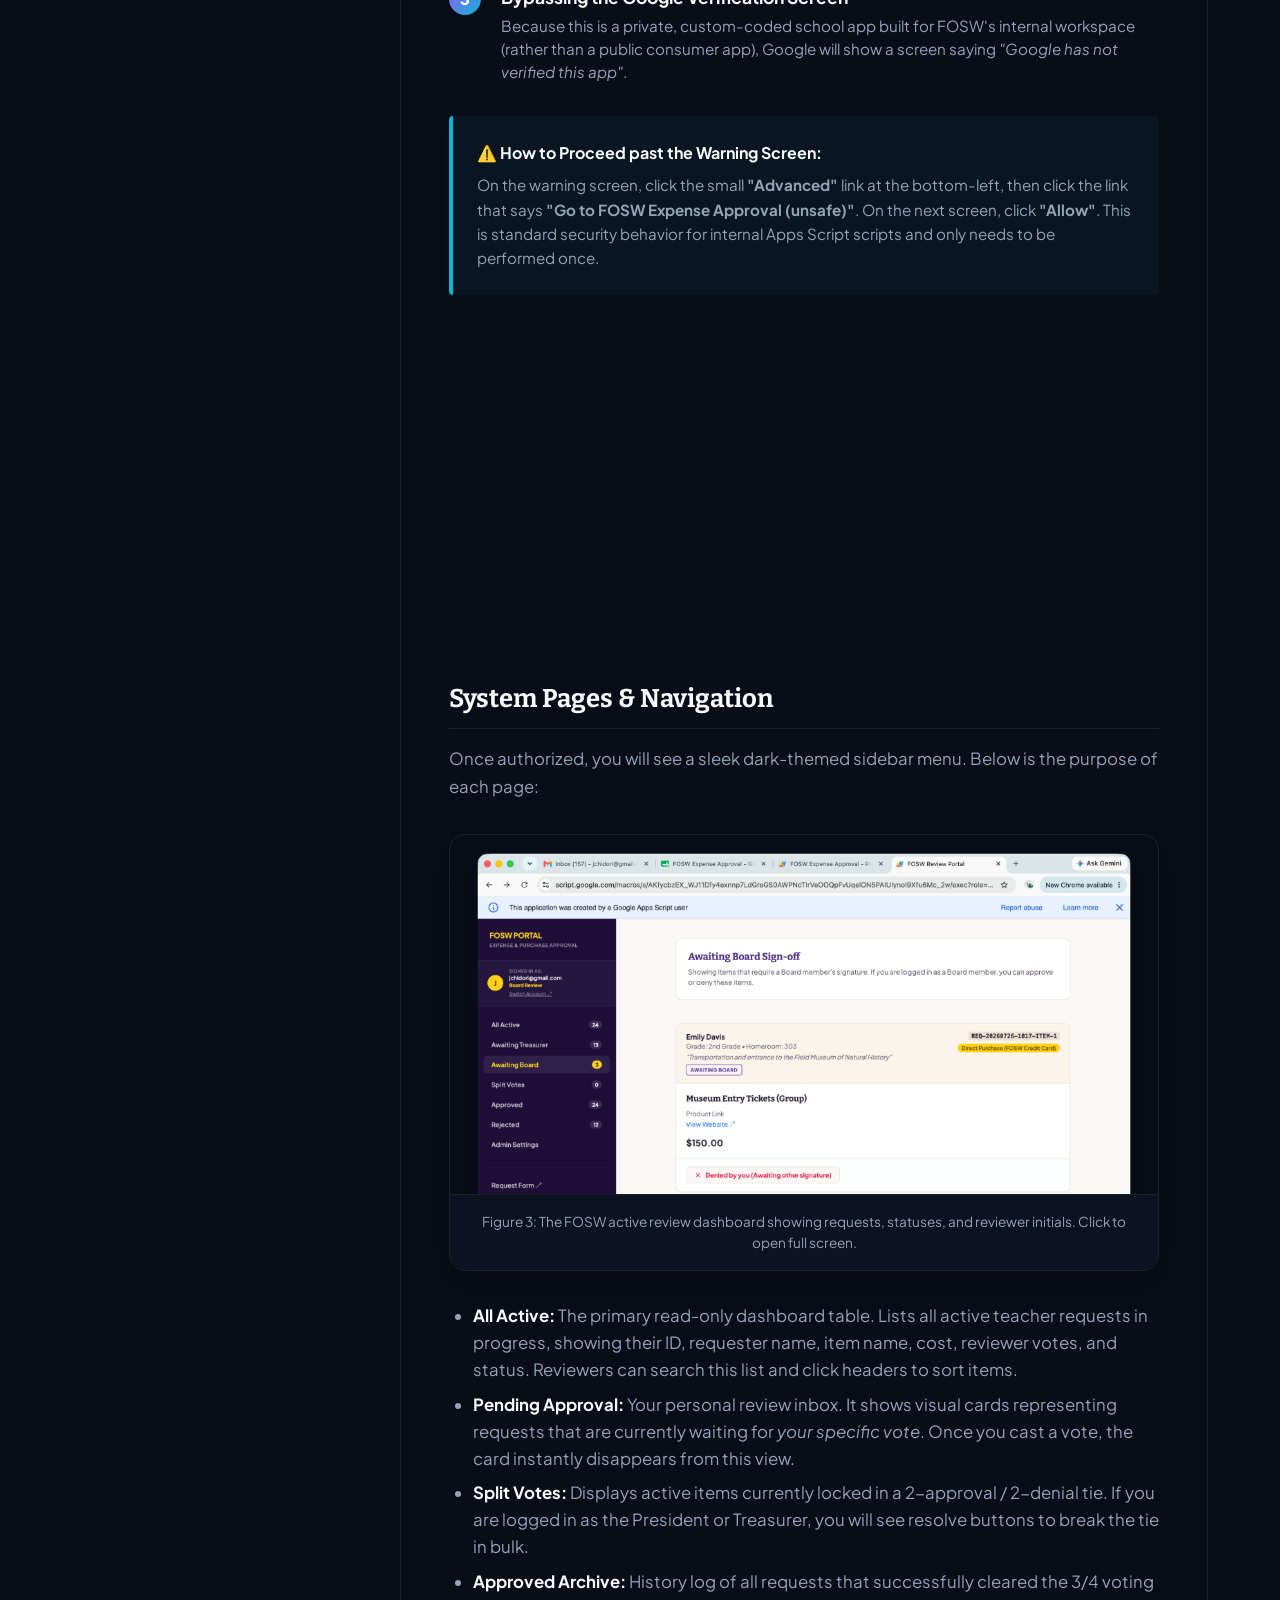
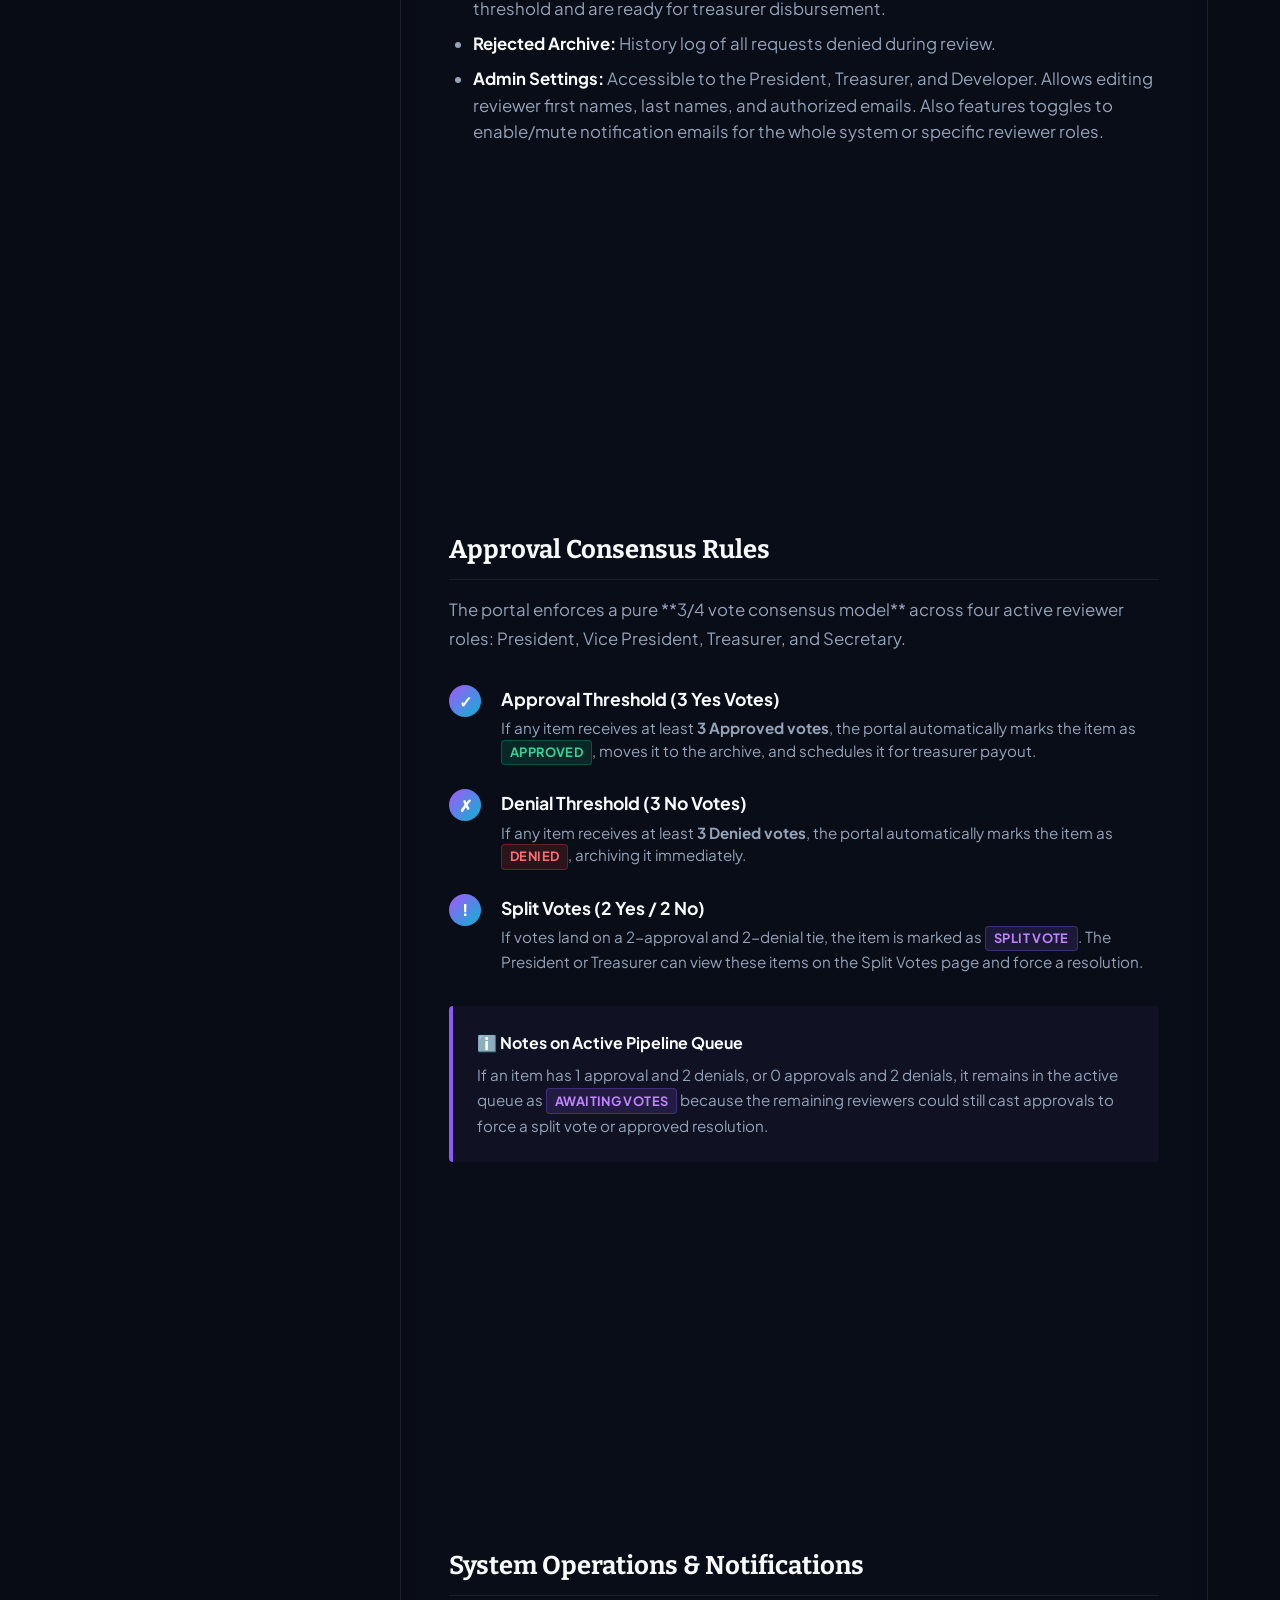
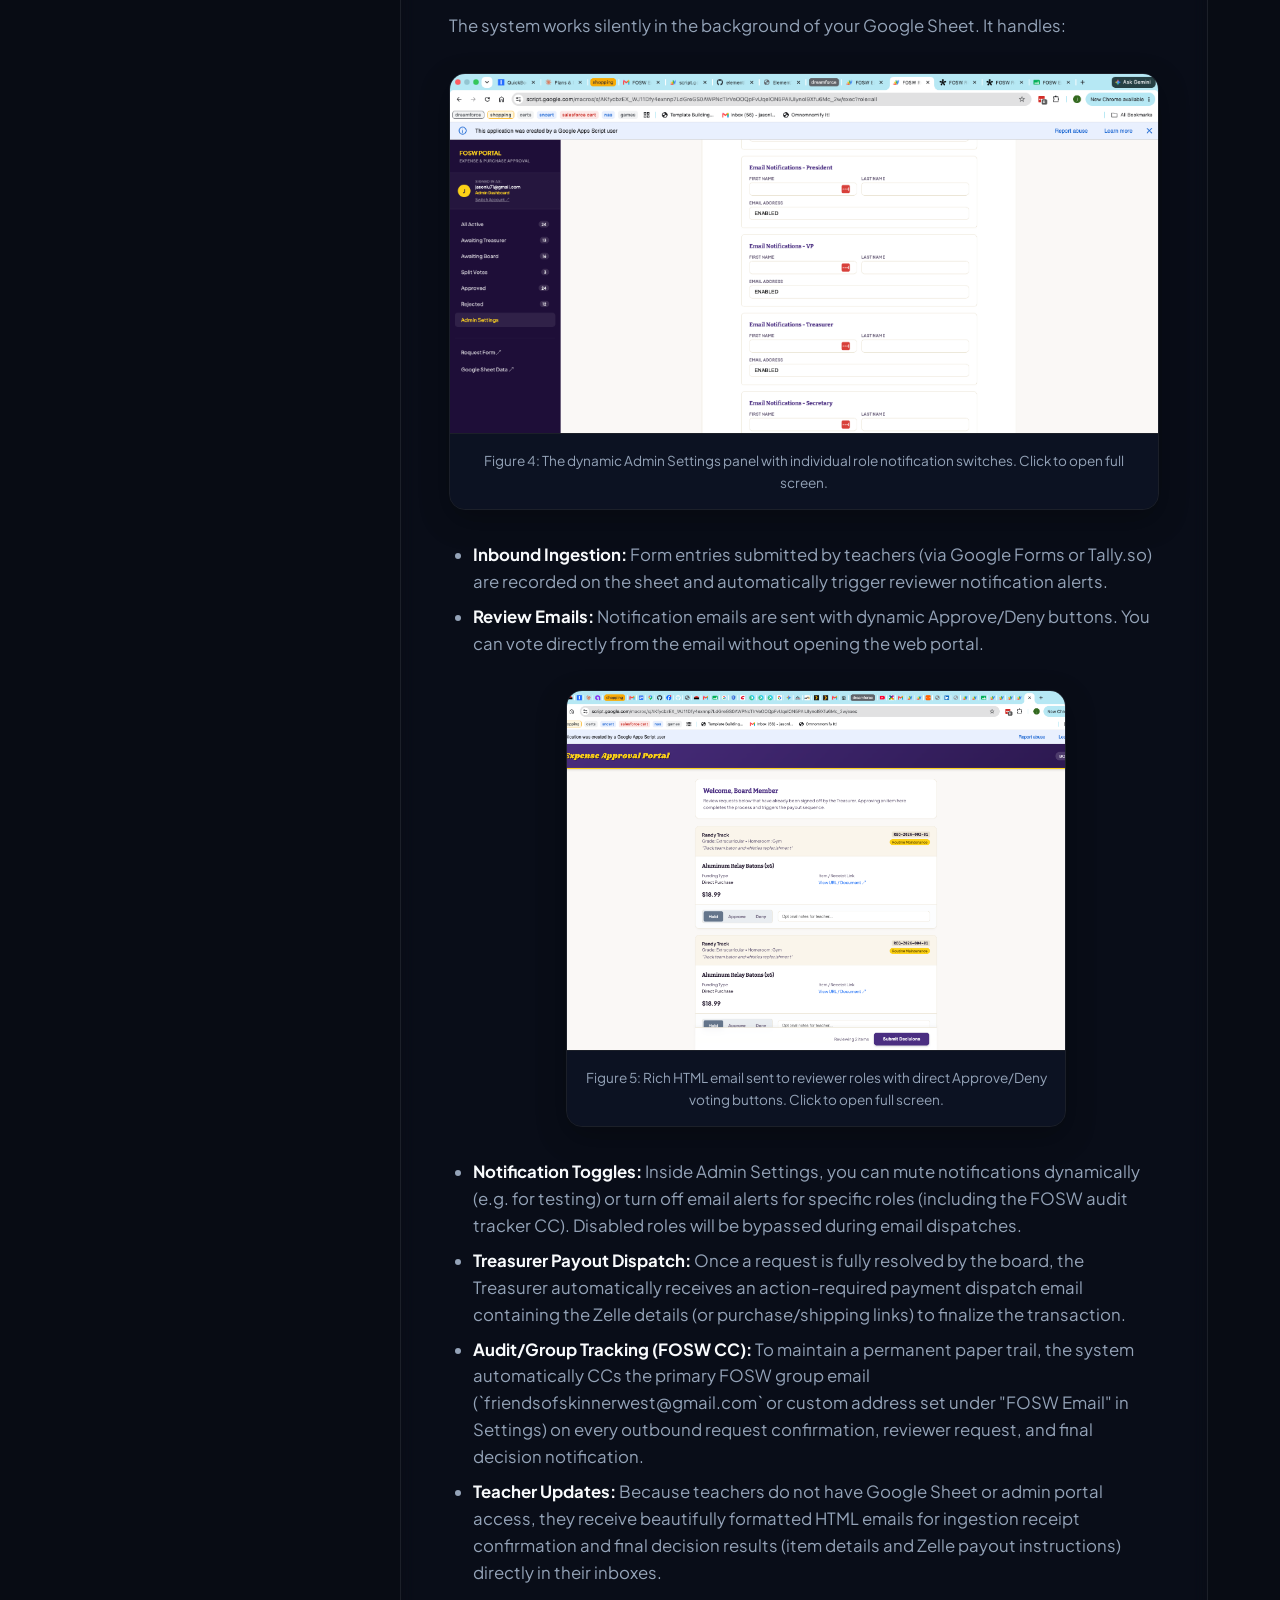
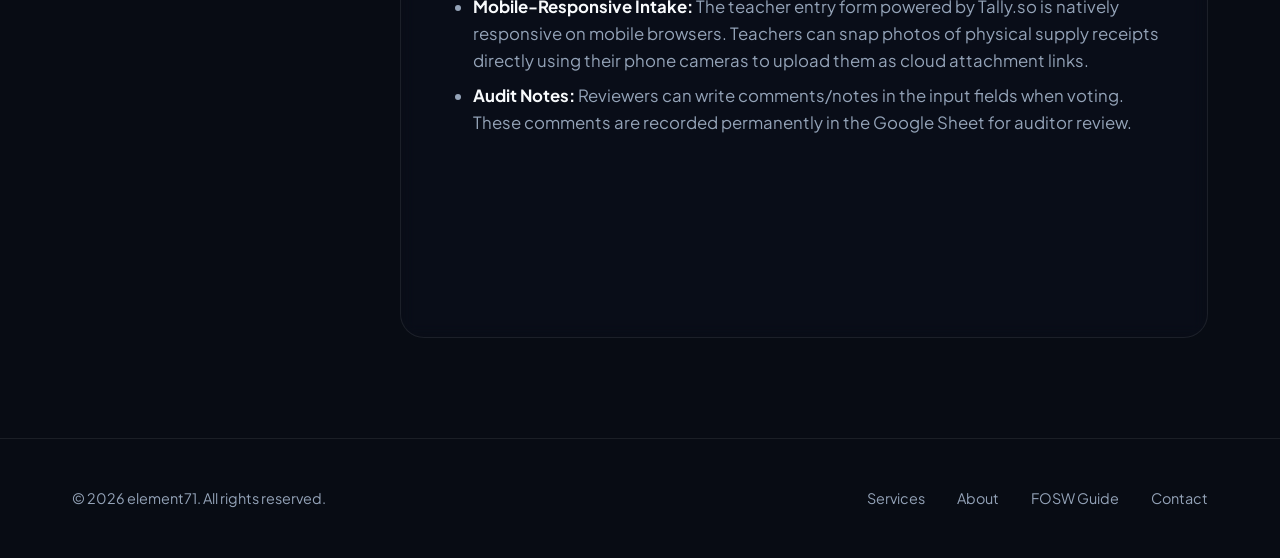
==== commit 9d25f813: "Update guide to include FOSW email notification toggle control description" ====
--- a/fosw-guide.html
+++ b/fosw-guide.html
@@ -472,7 +472,7 @@
                             <img class="guide-screenshot" src="assets/settings.png" alt="Admin Settings Panel">
                         </a>
                         <div class="guide-image-caption">
-                            Figure 4: The dynamic Admin Settings panel with five individual role notification switches. Click to open full screen.
+                            Figure 4: The dynamic Admin Settings panel with individual role notification switches. Click to open full screen.
                         </div>
                     </div>
 
@@ -488,7 +488,7 @@
                                 </div>
                             </div>
                         </li>
-                        <li><strong>Notification Toggles:</strong> Inside Admin Settings, you can mute notifications dynamically (e.g. for testing) or turn off email alerts for specific individuals. Disabled roles will be bypassed during email dispatches.</li>
+                        <li><strong>Notification Toggles:</strong> Inside Admin Settings, you can mute notifications dynamically (e.g. for testing) or turn off email alerts for specific roles (including the FOSW audit tracker CC). Disabled roles will be bypassed during email dispatches.</li>
                         <li><strong>Treasurer Payout Dispatch:</strong> Once a request is fully resolved by the board, the Treasurer automatically receives an action-required payment dispatch email containing the Zelle details (or purchase/shipping links) to finalize the transaction.</li>
                         <li><strong>Audit/Group Tracking (FOSW CC):</strong> To maintain a permanent paper trail, the system automatically CCs the primary FOSW group email (`friendsofskinnerwest@gmail.com` or custom address set under "FOSW Email" in Settings) on every outbound request confirmation, reviewer request, and final decision notification.</li>
                         <li><strong>Teacher Updates:</strong> Because teachers do not have Google Sheet or admin portal access, they receive beautifully formatted HTML emails for ingestion receipt confirmation and final decision results (item details and Zelle payout instructions) directly in their inboxes.</li>
